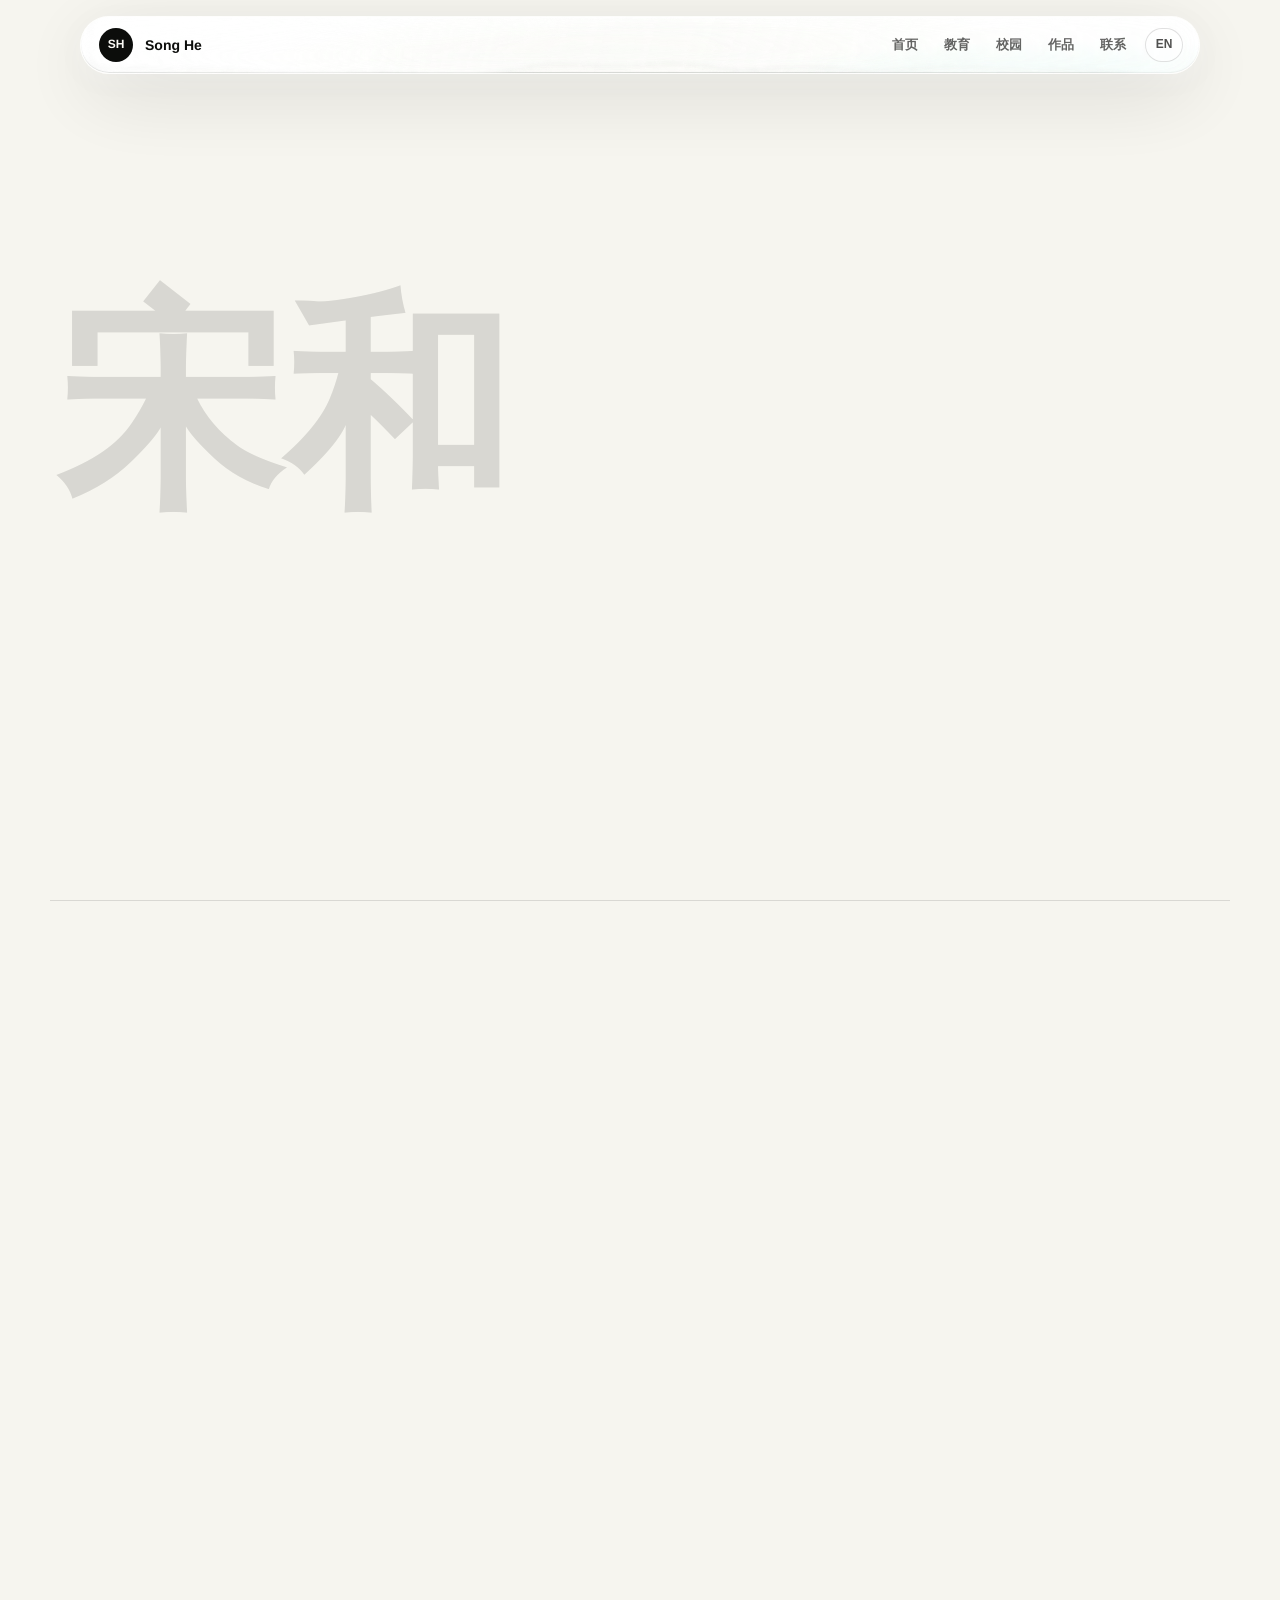
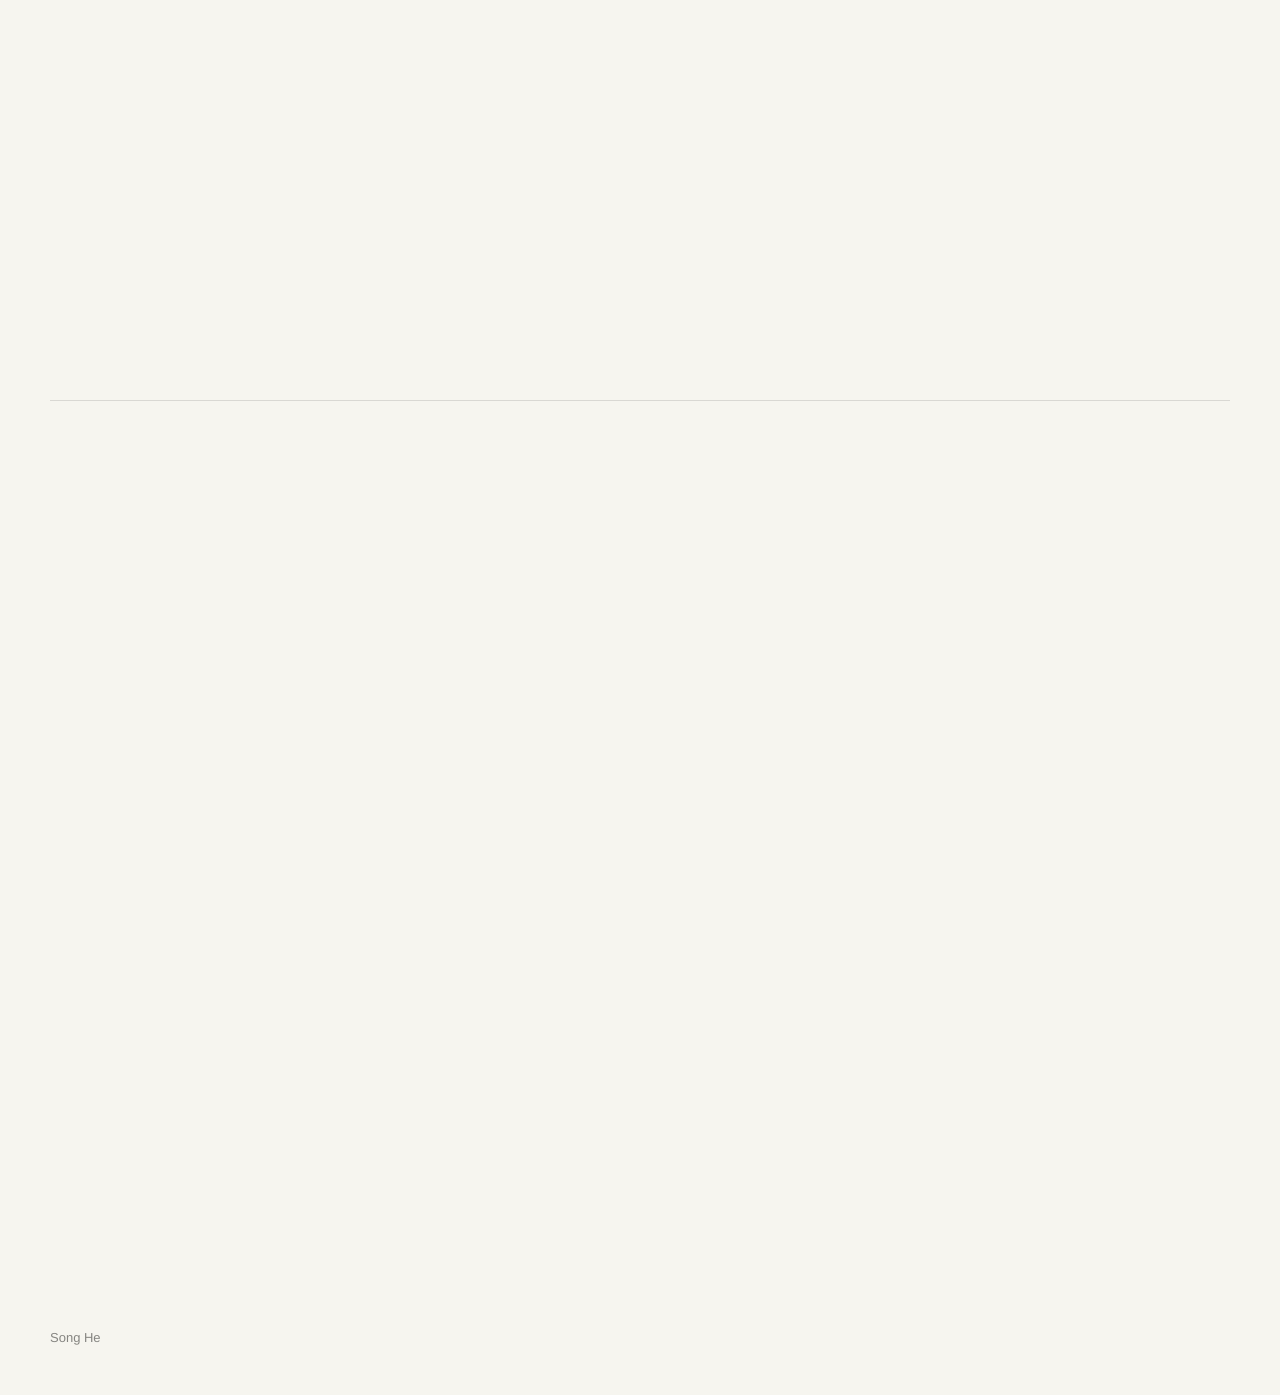
==== index.html @ 90fdf901 "Remove forced section settling" ====
<!doctype html>
<html lang="zh-CN">
  <head>
    <meta charset="utf-8" />
    <meta name="viewport" content="width=device-width, initial-scale=1" />
    <title>宋和 | iOS Product Engineer</title>
    <meta
      name="description"
      content="宋和的个人简历网站：iOS 产品工程、SwiftUI、CloudKit、WidgetKit、算法与真实项目经历。"
    />
    <meta property="og:title" content="宋和 | iOS Product Engineer" />
    <meta
      property="og:description"
      content="宋和的个人简历网站：iOS 产品工程、SwiftUI、CloudKit、WidgetKit、算法与真实项目经历。"
    />
    <meta property="og:type" content="website" />
    <script>
      document.documentElement.classList.add("js");
    </script>
    <link rel="stylesheet" href="styles.css?v=20260613-native-scroll" />
  </head>
  <body>
    <a class="skip-link" href="#top" data-i18n="skipLink">跳到主体内容</a>
    <svg class="liquid-filter" width="0" height="0" aria-hidden="true" focusable="false">
      <defs>
        <filter id="liquid-glass-filter" x="-18%" y="-18%" width="136%" height="136%">
          <feTurbulence
            type="fractalNoise"
            baseFrequency="0.006 0.012"
            numOctaves="2"
            seed="9"
            result="liquidNoise"
          />
          <feGaussianBlur in="liquidNoise" stdDeviation="1.7" result="liquidMap" />
          <feDisplacementMap
            in="SourceGraphic"
            in2="liquidMap"
            scale="28"
            xChannelSelector="R"
            yChannelSelector="B"
          />
        </filter>
      </defs>
    </svg>

    <div class="scene-word" aria-hidden="true" data-scene-word>
      <span data-word-current>SONG HE</span>
      <span data-word-next></span>
    </div>

    <header class="site-header" data-header>
      <a class="brand" href="#top" aria-label="回到首页">
        <span>SH</span>
        <strong>Song He</strong>
      </a>
      <div class="header-actions">
        <nav aria-label="主导航">
          <a href="#top" data-i18n="navHome">首页</a>
          <a href="#education" data-i18n="navEducation">教育</a>
          <a href="#campus" data-i18n="navCampus">校园</a>
          <a href="#portfolio" data-i18n="navPortfolio">作品</a>
          <a href="#contact" data-i18n="navContact">联系</a>
        </nav>
        <button class="language-toggle" type="button" data-lang-toggle aria-label="Switch language">
          <span data-lang-current>EN</span>
        </button>
      </div>
    </header>

    <main id="top">
      <section class="hero resume-section motion-scene" data-scene>
        <div class="hero-copy reveal">
          <h1 data-i18n="heroName">宋和</h1>
          <p class="lead">
            <span data-i18n="heroLeadOne">南方科技大学本科。</span>
            <span data-i18n="heroLeadTwo">目标：iOS 开发 / 产品经理日常实习。</span>
          </p>
          <div class="hero-actions">
            <a class="button button-dark" href="https://apps.apple.com/us/app/liquid-deadline/id6760516153" target="_blank" rel="noreferrer" data-i18n="ctaApp">查看上线应用</a>
            <a class="button button-light" href="https://github.com/QianMo0729" target="_blank" rel="noreferrer">GitHub</a>
          </div>
        </div>
      </section>

      <section id="education" class="education education-section resume-section motion-scene" data-scene>
        <div class="section-copy reveal">
          <p class="section-index">01 / Education</p>
          <h2 class="split-title education-title">
            <span data-i18n="educationTitleDegree">本科</span>
            <span data-i18n="educationTitleSchool">南方科技大学</span>
          </h2>
          <p class="section-note" data-i18n="educationBody">通识与学科基础部 · 本科在读 · 2025.09 - 2029.06</p>
        </div>
        <div class="education-panel reveal" aria-label="教育摘要">
          <div class="education-metric">
            <span data-i18n="metricGrad">预计毕业</span>
            <strong>2029</strong>
          </div>
          <div class="education-metric">
            <span data-i18n="metricSchool">南方科技大学</span>
            <strong>SUSTech</strong>
          </div>
          <div class="education-stack">
            <span data-i18n="educationStackLabel">技术栈</span>
            <strong>
              <span>Java</span>
              <i>/</i>
              <span>Python</span>
              <i>/</i>
              <span>Swift</span>
            </strong>
            <p>SwiftUI · CloudKit · WidgetKit · JavaFX</p>
          </div>
        </div>
      </section>

      <section id="campus" class="campus-section resume-section motion-scene" data-scene>
        <div class="section-copy reveal">
          <p class="section-index">02 / Campus</p>
          <h2 class="split-title campus-title">
            <span data-i18n="campusTitleCampus">校园</span>
            <span data-i18n="campusTitleExperience">经历</span>
          </h2>
          <p class="section-note" data-i18n="campusBody">学生会、提案大赛、学生发展与指导中心，把真实问题推进成可协作的校园方案。</p>
          <div class="campus-track" aria-label="校园经历关键词">
            <span data-i18n="campusTagUnion">学生会</span>
            <span data-i18n="campusTagProposal">提案大赛</span>
            <span data-i18n="campusTagDevelopment">学生发展与指导中心</span>
          </div>
        </div>
        <div class="campus-stage reveal">
          <article class="image-card campus-card card-union" data-campus-card>
            <div class="card-media media-product" aria-hidden="true"></div>
            <div class="card-glass" aria-hidden="true"></div>
            <div class="card-caption">
              <h3 data-i18n="campusStudentUnionTitle">学生会</h3>
            </div>
          </article>
          <article class="image-card campus-card card-proposal" data-campus-card>
            <div class="card-media media-proposal" aria-hidden="true"></div>
            <div class="card-glass" aria-hidden="true"></div>
            <div class="card-caption">
              <h3 data-i18n="campusProposalTitle">提案大赛</h3>
            </div>
          </article>
          <article class="image-card campus-card card-development" data-campus-card>
            <div class="card-media media-course" aria-hidden="true"></div>
            <div class="card-glass" aria-hidden="true"></div>
            <div class="card-caption">
              <h3 data-i18n="campusDevelopmentTitle">学生发展与指导中心</h3>
            </div>
          </article>
        </div>
      </section>

      <section id="portfolio" class="portfolio-section resume-section motion-scene" data-scene>
        <div class="portfolio-copy reveal">
          <p class="section-index">03 / Portfolio</p>
          <h2 data-i18n="portfolioTitle">作品集</h2>
          <div class="portfolio-detail" data-portfolio-detail>
            <h3 data-portfolio-title>Liquid Deadline</h3>
            <div class="project-links">
              <a href="https://apps.apple.com/us/app/liquid-deadline/id6760516153" target="_blank" rel="noreferrer" data-portfolio-primary>App Store</a>
              <a href="https://github.com/QianMo0729/liquid-deadline" target="_blank" rel="noreferrer" data-portfolio-secondary>GitHub</a>
            </div>
          </div>
        </div>
        <div class="portfolio-stage reveal" data-portfolio-stage>
          <div class="portfolio-orbit" data-portfolio-orbit aria-label="作品集转盘">
            <button class="image-card work-card is-selected" type="button" data-work-card data-work="liquid" aria-label="Liquid Deadline">
              <span class="work-card-inner">
                <span class="card-media media-liquid" aria-hidden="true"></span>
                <span class="card-glass" aria-hidden="true"></span>
                <span class="card-caption">
                  <strong>Liquid Deadline</strong>
                </span>
              </span>
            </button>
            <button class="image-card work-card" type="button" data-work-card data-work="xiangqi" aria-label="SUSTech XiangQi">
              <span class="work-card-inner">
                <span class="card-media media-xiangqi" aria-hidden="true"></span>
                <span class="card-glass" aria-hidden="true"></span>
                <span class="card-caption">
                  <strong>SUSTech XiangQi</strong>
                </span>
              </span>
            </button>
            <button class="image-card work-card" type="button" data-work-card data-work="campus" aria-label="Campus Proposal">
              <span class="work-card-inner">
                <span class="card-media media-proposal" aria-hidden="true"></span>
                <span class="card-glass" aria-hidden="true"></span>
                <span class="card-caption">
                  <strong>Campus Proposal</strong>
                </span>
              </span>
            </button>
          </div>
        </div>
      </section>

      <section id="contact" class="contact contact-section resume-section motion-scene" data-scene>
        <div class="contact-card reveal">
          <p class="section-index">04 / Contact</p>
          <h2 data-i18n="contactTitle">聊聊 iOS、产品实习或协作。</h2>
          <address>
            <a href="mailto:12512808@mail.sustech.edu.cn">12512808@mail.sustech.edu.cn</a>
            <a href="tel:+8618674870667">+86 186 7487 0667</a>
            <a href="https://github.com/QianMo0729" target="_blank" rel="noreferrer">github.com/QianMo0729</a>
          </address>
        </div>
      </section>
    </main>

    <footer class="site-footer">
      <span>Song He</span>
    </footer>

    <script src="assets/vendor/gsap.min.js"></script>
    <script src="assets/vendor/ScrollTrigger.min.js"></script>
    <script src="script.js?v=20260613-native-scroll"></script>
  </body>
</html>
---- styles.css ----
:root {
  color-scheme: light;
  --paper: #f6f5ef;
  --paper-soft: #fbfaf6;
  --paper-cool: #eef2f0;
  --ink: #0c0d0b;
  --muted: rgba(12, 13, 11, 0.62);
  --quiet: rgba(12, 13, 11, 0.42);
  --line: rgba(12, 13, 11, 0.12);
  --line-strong: rgba(12, 13, 11, 0.22);
  --glass: rgba(255, 255, 255, 0.64);
  --orange: #f58220;
  --mint: #37c7a1;
  --purple: #7666ff;
  --red: #fc3d21;
  --max: 1180px;
  --ease: cubic-bezier(0.2, 0.72, 0.12, 1);
}

* {
  box-sizing: border-box;
}

html {
  scroll-behavior: auto;
  scroll-padding-top: 84px;
  overflow-x: clip;
  background: var(--paper);
}

body {
  margin: 0;
  min-width: 320px;
  overflow-x: hidden;
  background: var(--paper);
  color: var(--ink);
  font-family: -apple-system, BlinkMacSystemFont, "SF Pro Display", "SF Pro Text",
    "PingFang SC", "Hiragino Sans GB", "Microsoft YaHei", sans-serif;
  font-size: 16px;
  line-height: 1.6;
  letter-spacing: 0;
  text-rendering: geometricPrecision;
  -webkit-font-smoothing: antialiased;
}

body::before {
  content: "";
  position: fixed;
  inset: 0;
  z-index: -2;
  pointer-events: none;
  background:
    linear-gradient(180deg, rgba(251, 250, 245, 0.92), rgba(238, 242, 240, 0.52) 45%, rgba(252, 250, 246, 0.96)),
    url("assets/paper-field.jpg") center / cover;
}

body::after {
  content: "";
  position: fixed;
  inset: 0;
  z-index: -1;
  pointer-events: none;
  background:
    radial-gradient(circle at 82% 18%, rgba(55, 199, 161, 0.12), transparent 24%),
    radial-gradient(circle at 18% 76%, rgba(245, 130, 32, 0.09), transparent 28%);
  opacity: 0.82;
}

a {
  color: inherit;
  text-decoration: none;
}

button,
a {
  -webkit-tap-highlight-color: transparent;
}

button {
  font: inherit;
}

.skip-link {
  position: fixed;
  top: 14px;
  left: 50%;
  z-index: 40;
  padding: 10px 16px;
  border-radius: 999px;
  background: var(--ink);
  color: var(--paper-soft);
  font-size: 13px;
  font-weight: 760;
  transform: translate(-50%, -180%);
  transition: transform 180ms var(--ease);
}

.skip-link:focus-visible {
  transform: translate(-50%, 0);
  outline: none;
}

.scene-word {
  position: fixed;
  left: 0;
  right: 0;
  bottom: -0.22em;
  z-index: 0;
  display: grid;
  justify-items: center;
  width: 100vw;
  pointer-events: none;
  font-size: clamp(150px, 25vw, 430px);
  line-height: 0.8;
  font-weight: 860;
  letter-spacing: 0;
  text-align: center;
  transform: translate3d(var(--scene-word-x, 0px), var(--scene-word-y, 0), 0)
    scale(var(--scene-word-scale, 1));
  transform-origin: 50% 100%;
  transition: none;
  mix-blend-mode: multiply;
  will-change: transform;
}

.js:not(.gsap-ready) .scene-word {
  transition: transform 160ms linear;
}

.scene-word span {
  grid-area: 1 / 1;
  justify-self: center;
  white-space: nowrap;
  color: var(--word-current-color, #10110f);
  opacity: var(--word-current-opacity, 0.075);
  transform: translate3d(0, 0, 0);
  will-change: opacity, transform;
}

.scene-word [data-word-next] {
  opacity: 0;
}

.site-header {
  position: fixed;
  top: 16px;
  left: 50%;
  z-index: 20;
  width: min(1120px, calc(100% - 32px));
  height: 58px;
  display: flex;
  align-items: center;
  justify-content: space-between;
  padding: 0 16px 0 18px;
  border: 1px solid rgba(255, 255, 255, 0.52);
  border-radius: 999px;
  overflow: hidden;
  isolation: isolate;
  background:
    linear-gradient(105deg, rgba(255, 255, 255, 0.66), rgba(255, 255, 255, 0.28) 44%, rgba(255, 255, 255, 0.58)),
    rgba(246, 248, 246, 0.42);
  box-shadow:
    0 20px 84px rgba(12, 13, 11, 0.12),
    0 6px 18px rgba(255, 255, 255, 0.3),
    inset 0 1px 0 rgba(255, 255, 255, 0.96),
    inset 0 -1px 0 rgba(12, 13, 11, 0.08),
    inset 0 0 22px rgba(255, 255, 255, 0.34);
  -webkit-backdrop-filter: blur(24px) saturate(178%) contrast(1.04);
  backdrop-filter: blur(24px) saturate(178%) contrast(1.04);
  transform: translateX(-50%);
  transition: background 260ms var(--ease), box-shadow 260ms var(--ease);
}

.site-header::before {
  content: "";
  position: absolute;
  inset: 0;
  z-index: 0;
  border-radius: inherit;
  pointer-events: none;
  background:
    linear-gradient(115deg, rgba(255, 255, 255, 0.86) 0%, rgba(255, 255, 255, 0.18) 30%, rgba(255, 255, 255, 0.06) 54%, rgba(255, 255, 255, 0.72) 100%),
    radial-gradient(120% 180% at 9% 0%, rgba(255, 255, 255, 0.94), transparent 36%),
    radial-gradient(70% 140% at 92% 100%, rgba(55, 199, 161, 0.14), transparent 42%),
    linear-gradient(180deg, rgba(255, 255, 255, 0.28), rgba(255, 255, 255, 0));
  box-shadow:
    inset 0 1px 1px rgba(255, 255, 255, 0.96),
    inset 0 -1px 1px rgba(12, 13, 11, 0.12),
    inset 9px 0 18px rgba(255, 255, 255, 0.3),
    inset -9px 0 18px rgba(255, 255, 255, 0.24);
  opacity: 0.9;
}

.site-header::after {
  content: "";
  position: absolute;
  inset: -1px;
  z-index: 1;
  border-radius: inherit;
  pointer-events: none;
  background:
    linear-gradient(98deg, transparent 4%, rgba(255, 255, 255, 0.3) 18%, transparent 31%, transparent 64%, rgba(255, 255, 255, 0.26) 82%, transparent 96%),
    radial-gradient(circle at 16% 52%, rgba(255, 255, 255, 0.34), transparent 18%),
    radial-gradient(circle at 86% 44%, rgba(255, 255, 255, 0.22), transparent 16%);
  -webkit-backdrop-filter: url("#liquid-glass-filter") blur(2px) saturate(150%);
  backdrop-filter: url("#liquid-glass-filter") blur(2px) saturate(150%);
  opacity: 0.62;
  mix-blend-mode: screen;
}

.site-header > * {
  position: relative;
  z-index: 2;
}

.site-header.is-scrolled {
  background:
    linear-gradient(105deg, rgba(255, 255, 255, 0.72), rgba(255, 255, 255, 0.34) 48%, rgba(255, 255, 255, 0.64)),
    rgba(246, 248, 246, 0.5);
  box-shadow:
    0 18px 76px rgba(12, 13, 11, 0.14),
    inset 0 1px 0 rgba(255, 255, 255, 0.96),
    inset 0 -1px 0 rgba(12, 13, 11, 0.1),
    inset 0 0 24px rgba(255, 255, 255, 0.38);
}

.brand,
.site-header nav,
.header-actions {
  display: flex;
  align-items: center;
}

.brand {
  gap: 12px;
  font-size: 14px;
  font-weight: 760;
}

.brand span {
  width: 34px;
  height: 34px;
  display: grid;
  place-items: center;
  border-radius: 50%;
  background: var(--ink);
  color: var(--paper-soft);
  font-size: 12px;
  letter-spacing: 0;
}

.brand strong {
  display: inline-block;
}

.header-actions {
  gap: 8px;
}

.site-header nav {
  gap: 4px;
}

.site-header nav a {
  min-height: 34px;
  display: inline-flex;
  align-items: center;
  padding: 7px 11px;
  border-radius: 999px;
  color: rgba(12, 13, 11, 0.64);
  font-size: 13px;
  font-weight: 670;
  transition: background 180ms var(--ease), color 180ms var(--ease);
}

.site-header nav a:hover,
.site-header nav a:focus-visible {
  background: rgba(12, 13, 11, 0.06);
  color: var(--ink);
  outline: none;
}

.language-toggle {
  width: 38px;
  height: 34px;
  display: grid;
  place-items: center;
  border: 1px solid var(--line);
  border-radius: 999px;
  background: rgba(255, 255, 255, 0.58);
  color: rgba(12, 13, 11, 0.72);
  font-size: 12px;
  font-weight: 780;
  cursor: pointer;
  transition: background 180ms var(--ease), color 180ms var(--ease), transform 180ms var(--ease);
}

.language-toggle:hover,
.language-toggle:focus-visible {
  background: var(--ink);
  color: var(--paper-soft);
  outline: none;
  transform: translateY(-1px);
}

main {
  position: relative;
  z-index: 1;
  overflow: visible;
}

.liquid-filter {
  position: absolute;
  width: 0;
  height: 0;
  overflow: hidden;
}

.motion-scene {
  --scene-enter: 0px;
  --scene-visual-y: 0px;
  --scene-visual-x: 0px;
  --scene-rotate: 0deg;
  --scene-scale: 1;
}

.resume-section {
  position: relative;
  width: min(var(--max), calc(100% - 48px));
  min-height: 100svh;
  display: grid;
  align-items: start;
  margin-inline: auto;
  padding: clamp(46px, 5svh, 62px) 0 clamp(54px, 7svh, 76px);
  border-top: 1px solid var(--line);
  overflow: visible;
}

.hero {
  border-top: 0;
}

.hero.resume-section {
  grid-template-columns: minmax(0, 980px);
  align-items: center;
  align-content: center;
  justify-content: start;
  padding-top: 132px;
}

.hero-copy,
.section-copy,
.portfolio-copy,
.contact-card {
  transform: translate3d(0, var(--scene-enter), 0);
}

.hero h1 {
  margin: 0;
  font-size: clamp(96px, 18vw, 232px);
  line-height: 0.78;
  font-weight: 860;
  letter-spacing: 0;
}

.lead {
  width: min(760px, 100%);
  display: grid;
  gap: 4px;
  margin: 32px 0 0;
  color: rgba(12, 13, 11, 0.68);
  font-size: clamp(22px, 3.1vw, 42px);
  line-height: 1.2;
  font-weight: 760;
}

.lead span {
  display: block;
}

.hero-actions {
  display: flex;
  flex-wrap: wrap;
  gap: 14px;
  margin-top: 42px;
}

.button {
  min-height: 54px;
  display: inline-flex;
  align-items: center;
  justify-content: center;
  padding: 14px 24px;
  border: 1px solid var(--line);
  border-radius: 999px;
  font-size: 16px;
  font-weight: 760;
  transition: transform 220ms var(--ease), box-shadow 220ms var(--ease), background 220ms var(--ease);
}

.button:hover,
.button:focus-visible {
  transform: translateY(-2px);
  outline: none;
}

.button-dark {
  background: var(--ink);
  color: var(--paper-soft);
  box-shadow: 0 22px 50px rgba(12, 13, 11, 0.18);
}

.button-light {
  background: rgba(255, 255, 255, 0.58);
  color: var(--ink);
  backdrop-filter: blur(14px) saturate(130%);
}

.section-copy,
.portfolio-copy {
  max-width: 720px;
}

.section-index {
  margin: 0 0 18px;
  color: var(--quiet);
  font-size: 13px;
  font-weight: 840;
  letter-spacing: 0.02em;
  text-transform: uppercase;
}

.section-copy h2,
.portfolio-copy h2 {
  margin: 0;
  font-size: clamp(54px, 8.2vw, 120px);
  line-height: 0.94;
  font-weight: 830;
  letter-spacing: 0;
}

.section-note,
.section-copy p:not(.section-index),
.portfolio-detail p {
  margin: 24px 0 0;
  color: var(--muted);
  font-size: clamp(18px, 1.9vw, 23px);
  line-height: 1.62;
}

.section-note {
  max-width: 680px;
  color: rgba(12, 13, 11, 0.56);
  font-weight: 620;
}

.split-title span {
  display: block;
}

.education-section {
  grid-template-columns: minmax(0, 0.92fr) minmax(360px, 0.68fr);
  align-items: start;
  align-content: start;
  gap: 54px;
}

.education-section .section-copy {
  align-self: start;
  padding-top: 0;
}

.education-section .section-copy h2 {
  max-width: 760px;
  font-size: clamp(54px, 6.4vw, 92px);
  line-height: 0.91;
}

.education-title span:first-child {
  font-size: 0.78em;
  color: rgba(12, 13, 11, 0.82);
}

.education-title span:last-child {
  white-space: nowrap;
}

.education-panel {
  position: relative;
  display: grid;
  gap: 1px;
  overflow: hidden;
  border: 1px solid var(--line);
  border-radius: 28px;
  background:
    linear-gradient(180deg, rgba(255, 255, 255, 0.38), rgba(255, 255, 255, 0.2)),
    rgba(255, 255, 255, 0.42);
  box-shadow: 0 34px 100px rgba(12, 13, 11, 0.08);
  transform: translate3d(var(--scene-visual-x), var(--scene-visual-y), 0)
    rotate(var(--scene-rotate)) scale(var(--scene-scale));
  align-self: start;
  margin-top: 0;
  will-change: transform;
}

.education-panel::before {
  content: "";
  position: absolute;
  inset: -34px;
  background: url("assets/sustech-education-blur.png") center / cover;
  filter: blur(20px) saturate(1.18);
  opacity: 0.52;
  transform: scale(1.05);
}

.education-panel::after {
  content: "";
  position: absolute;
  inset: 0;
  background:
    linear-gradient(145deg, rgba(255, 255, 255, 0.66), rgba(255, 255, 255, 0.34) 45%, rgba(245, 130, 32, 0.08)),
    radial-gradient(circle at 84% 16%, rgba(245, 130, 32, 0.16), transparent 34%);
}

.education-metric,
.education-stack {
  position: relative;
  z-index: 1;
  min-height: 128px;
  display: grid;
  align-content: center;
  gap: 12px;
  padding: clamp(22px, 2.4vw, 30px);
  background: rgba(255, 255, 255, 0.48);
  -webkit-backdrop-filter: blur(18px) saturate(130%);
  backdrop-filter: blur(18px) saturate(130%);
}

.education-metric strong,
.education-stack strong {
  display: block;
  color: var(--ink);
  font-size: clamp(34px, 4vw, 58px);
  line-height: 0.95;
  font-weight: 830;
}

.education-stack strong {
  display: flex;
  flex-wrap: wrap;
  align-items: baseline;
  gap: 0 0.18em;
  font-size: clamp(30px, 3.1vw, 46px);
}

.education-stack strong i {
  color: rgba(12, 13, 11, 0.42);
  font-style: normal;
  font-weight: 760;
}

.education-metric span,
.education-stack > span,
.education-stack p {
  display: block;
  color: rgba(12, 13, 11, 0.54);
  font-size: clamp(13px, 1.18vw, 16px);
  line-height: 1.3;
  font-weight: 720;
}

.education-stack p {
  margin: -2px 0 0;
  color: rgba(12, 13, 11, 0.48);
  font-weight: 660;
}

.campus-section {
  grid-template-columns: minmax(300px, 0.72fr) minmax(600px, 1fr);
  align-items: start;
  align-content: start;
  gap: 50px;
  overflow: visible;
}

.campus-section .section-copy {
  align-self: start;
  padding-top: 0;
}

.campus-section .section-copy h2 {
  font-size: clamp(64px, 7.2vw, 112px);
  line-height: 0.92;
  white-space: nowrap;
}

.campus-title span {
  display: inline;
}

.campus-title span + span {
  margin-left: 0.04em;
}

.campus-track {
  display: flex;
  flex-wrap: wrap;
  gap: 10px;
  max-width: 620px;
  margin-top: 28px;
}

.campus-track span {
  min-height: 34px;
  display: inline-flex;
  align-items: center;
  padding: 7px 12px;
  border: 1px solid rgba(12, 13, 11, 0.1);
  border-radius: 999px;
  background: rgba(255, 255, 255, 0.5);
  -webkit-backdrop-filter: blur(12px) saturate(125%);
  backdrop-filter: blur(12px) saturate(125%);
  color: rgba(12, 13, 11, 0.58);
  font-size: 13px;
  font-weight: 760;
}

.campus-stage {
  position: relative;
  min-height: min(58svh, 560px);
  align-self: start;
  margin-top: 0;
  overflow: visible;
  perspective: 1300px;
  transform: translate3d(var(--scene-visual-x), var(--scene-visual-y), 0);
}

.image-card {
  position: relative;
  overflow: hidden;
  border: 1px solid rgba(12, 13, 11, 0.12);
  border-radius: 28px;
  background: #fff;
  box-shadow: 0 34px 100px rgba(12, 13, 11, 0.16), inset 0 1px 0 rgba(255, 255, 255, 0.9);
}

.campus-card {
  --card-x: 0px;
  --card-y: 0px;
  --card-rotate: 0deg;
  --deal-x: 0px;
  --deal-y: 0px;
  --deal-r: 0deg;
  position: absolute;
  left: 50%;
  bottom: clamp(18px, 5svh, 48px);
  width: min(282px, 22vw);
  aspect-ratio: 0.74;
  transform: translateX(-50%) translate3d(
      calc(var(--card-x) + var(--deal-x)),
      calc(var(--card-y) + var(--deal-y)),
      0
    )
    rotate(calc(var(--card-rotate) + var(--deal-r)));
  transform-origin: 50% 110%;
  will-change: transform, opacity;
}

.card-union {
  --card-x: -168px;
  --card-y: 38px;
  --card-rotate: -10deg;
  z-index: 1;
}

.card-proposal {
  --card-x: -8px;
  --card-y: 0px;
  --card-rotate: -1deg;
  z-index: 2;
}

.card-development {
  --card-x: 154px;
  --card-y: 34px;
  --card-rotate: 9deg;
  z-index: 3;
}

.card-media {
  position: relative;
  display: block;
  height: 66%;
  overflow: hidden;
  background-position: center;
  background-size: cover;
  transform: scale(1.01);
}

.campus-card .card-media::after {
  content: "";
  position: absolute;
  left: 0;
  right: 0;
  bottom: -1px;
  height: 30%;
  background:
    linear-gradient(180deg, rgba(255, 255, 255, 0), rgba(255, 255, 255, 0.42) 54%, #fff 100%),
    linear-gradient(90deg, rgba(94, 225, 191, 0.06), rgba(245, 130, 32, 0.05));
  -webkit-backdrop-filter: blur(3px) saturate(122%);
  backdrop-filter: blur(3px) saturate(122%);
}

.campus-card .card-glass {
  display: none;
}

.card-glass {
  position: absolute;
  left: 0;
  right: 0;
  bottom: 33.5%;
  height: 18%;
  background:
    linear-gradient(180deg, rgba(255, 255, 255, 0) 0%, rgba(255, 255, 255, 0.14) 34%, rgba(255, 255, 255, 0.54) 74%, #fff 100%),
    linear-gradient(90deg, rgba(94, 225, 191, 0.06), rgba(245, 130, 32, 0.05));
  -webkit-backdrop-filter: blur(5px) saturate(126%);
  backdrop-filter: blur(5px) saturate(126%);
  mask-image: linear-gradient(180deg, transparent 0%, rgba(0, 0, 0, 0.62) 44%, #000 100%);
  pointer-events: none;
}

.card-caption {
  position: absolute;
  inset: auto 0 0;
  min-height: 34.5%;
  display: grid;
  align-content: center;
  padding: 22px;
  background: linear-gradient(180deg, rgba(255, 255, 255, 0.96), #fff 30%);
}

.campus-card .card-caption {
  background: #fff;
}

.card-caption h3,
.card-caption strong {
  margin: 0;
  color: var(--ink);
  font-size: clamp(24px, 2.7vw, 38px);
  line-height: 1;
  font-weight: 820;
}

.media-liquid {
  background-image: url("assets/liquid-deadline-card.png");
}

.media-xiangqi,
.media-course {
  background-image: url("assets/xiangqi-card.png");
}

.media-proposal {
  background-image: url("assets/campus-proposal-card.png");
}

.media-product {
  background-image: url("assets/product-capability-card.png");
}

.portfolio-section {
  grid-template-columns: minmax(330px, 0.75fr) minmax(600px, 1fr);
  align-items: start;
  align-content: start;
  gap: 42px;
  overflow: visible;
}

.portfolio-detail {
  margin-top: 40px;
}

.portfolio-detail h3 {
  margin: 0;
  font-size: clamp(34px, 4.8vw, 72px);
  line-height: 0.96;
  font-weight: 830;
}

.project-links {
  display: flex;
  flex-wrap: wrap;
  gap: 12px;
  margin-top: 26px;
}

.project-links a {
  min-height: 38px;
  display: inline-flex;
  align-items: center;
  border-bottom: 1px solid rgba(12, 13, 11, 0.24);
  color: var(--ink);
  font-size: 14px;
  font-weight: 780;
}

.portfolio-stage {
  position: relative;
  min-height: min(72svh, 680px);
  display: grid;
  place-items: center;
  overflow: visible;
  perspective: 1400px;
  touch-action: pan-y;
  transform: translate3d(var(--scene-visual-x), var(--scene-visual-y), 0);
}

.portfolio-orbit {
  position: relative;
  width: min(680px, 48vw);
  height: min(640px, 62svh);
  cursor: grab;
  user-select: none;
}

.portfolio-orbit.is-dragging {
  cursor: grabbing;
}

.work-card {
  position: absolute;
  top: 50%;
  left: 50%;
  width: min(310px, 31vw);
  aspect-ratio: 0.74;
  padding: 0;
  border: 0;
  color: inherit;
  background: transparent;
  transform-origin: 50% 50%;
  cursor: pointer;
  will-change: transform, opacity;
}

.work-card-inner {
  display: block;
  width: 100%;
  height: 100%;
  overflow: hidden;
  border: 1px solid rgba(12, 13, 11, 0.12);
  border-radius: 28px;
  background: #fff;
  box-shadow: 0 34px 100px rgba(12, 13, 11, 0.15), inset 0 1px 0 rgba(255, 255, 255, 0.92);
  transform: translate3d(var(--flight-x, 0), 0, 0) scale(var(--flight-scale, 1));
  transform-origin: 50% 50%;
  will-change: transform, opacity;
}

.work-card.is-selected .work-card-inner {
  border-color: rgba(55, 199, 161, 0.48);
  box-shadow: 0 44px 120px rgba(55, 199, 161, 0.18), 0 34px 100px rgba(12, 13, 11, 0.14);
}

.work-card:focus-visible {
  outline: 2px solid rgba(118, 102, 255, 0.8);
  outline-offset: 8px;
}

.contact-section {
  display: grid;
  align-content: start;
}

.contact-card {
  display: grid;
  grid-template-columns: minmax(0, 1fr) minmax(300px, 0.5fr);
  gap: 44px;
  align-self: start;
  padding: 42px;
  border: 1px solid rgba(255, 255, 255, 0.12);
  border-radius: 28px;
  background: #0d0e0c;
  color: var(--paper-soft);
  box-shadow: 0 34px 90px rgba(12, 13, 11, 0.22);
}

.contact-card h2 {
  margin: 0;
  font-size: clamp(40px, 6vw, 86px);
  line-height: 1.02;
  font-weight: 820;
}

.contact-card .section-index {
  color: rgba(255, 255, 255, 0.68);
}

.contact-card address {
  min-width: 0;
  display: grid;
  align-content: center;
  gap: 16px;
  font-style: normal;
}

.contact-card a {
  min-width: 0;
  width: fit-content;
  max-width: 100%;
  border-bottom: 1px solid rgba(55, 199, 161, 0.72);
  color: var(--paper-soft);
  font-size: clamp(17px, 2vw, 25px);
  font-weight: 760;
  overflow-wrap: anywhere;
}

.site-footer {
  position: relative;
  z-index: 1;
  width: min(var(--max), calc(100% - 48px));
  display: flex;
  justify-content: space-between;
  gap: 20px;
  margin-inline: auto;
  padding: 28px 0 46px;
  color: rgba(12, 13, 11, 0.48);
  font-size: 13px;
}

@media (pointer: fine) and (min-width: 760px) and (prefers-reduced-motion: no-preference) {
  html,
  body {
    scroll-snap-type: y mandatory;
  }

  .resume-section {
    scroll-snap-align: start;
    scroll-snap-stop: always;
  }

  .site-footer {
    scroll-snap-align: end;
  }
}

.reveal {
  opacity: 1;
  transform: none;
}

.js .reveal {
  opacity: 0;
  transform: translate3d(0, 22px, 0);
}

.js .reveal.is-visible,
.js.gsap-ready .reveal {
  opacity: 1;
  transform: none;
}

@media (max-width: 980px) {
  .education-section,
  .campus-section,
  .portfolio-section {
    grid-template-columns: 1fr;
  }

  .education-panel {
    max-width: 680px;
  }

  .campus-stage,
  .portfolio-stage {
    min-height: 560px;
  }

  .campus-card {
    width: min(270px, 34vw);
  }

  .work-card {
    width: min(300px, 72vw);
  }

  .card-union {
    --card-x: -128px;
    --card-y: 46px;
  }

  .card-proposal {
    --card-x: -2px;
  }

  .card-development {
    --card-x: 126px;
    --card-y: 42px;
  }

  .portfolio-orbit {
    width: min(620px, 100%);
  }
}

@media (max-width: 760px) {
  html {
    scroll-padding-top: 110px;
  }

  .site-header {
    top: 12px;
    width: calc(100% - 24px);
    height: auto;
    min-height: 58px;
    align-items: flex-start;
    padding: 12px;
  }

  .brand strong {
    display: none;
  }

  .header-actions {
    max-width: calc(100% - 46px);
  }

  .site-header nav {
    flex-wrap: wrap;
    justify-content: flex-end;
    row-gap: 2px;
  }

  .site-header nav a {
    min-height: 32px;
    padding: 6px 8px;
    font-size: 12px;
  }

  .language-toggle {
    width: 34px;
    height: 32px;
  }

  .scene-word {
    bottom: -0.14em;
    font-size: clamp(130px, 39vw, 240px);
  }

  .resume-section {
    width: min(100% - 32px, var(--max));
    min-height: auto;
    padding: 88px 0;
  }

  .hero.resume-section {
    min-height: 92svh;
    padding-top: 120px;
  }

  .hero h1 {
    font-size: clamp(86px, 23vw, 132px);
  }

  .lead {
    font-size: clamp(21px, 6vw, 32px);
  }

  .hero-actions {
    gap: 10px;
  }

  .button {
    min-height: 50px;
    padding: 12px 18px;
    font-size: 15px;
  }

  .section-copy h2,
  .portfolio-copy h2 {
    font-size: 44px;
  }

  .education-section .section-copy h2 {
    font-size: clamp(48px, 13vw, 76px);
  }

  .campus-section .section-copy h2 {
    white-space: normal;
  }

  .campus-title span {
    display: block;
  }

  .campus-title span + span {
    margin-left: 0;
  }

  .education-metric,
  .education-stack {
    min-height: 132px;
    padding: 24px;
  }

  .campus-stage {
    min-height: 380px;
    margin-top: 18px;
  }

  .campus-card {
    bottom: 10px;
    width: min(202px, 54vw);
  }

  .card-union {
    --card-x: -58px;
    --card-y: 34px;
    --card-rotate: -8deg;
  }

  .card-proposal {
    --card-x: 0px;
    --card-y: 0px;
    --card-rotate: -1deg;
  }

  .card-development {
    --card-x: 58px;
    --card-y: 32px;
    --card-rotate: 8deg;
  }

  .card-caption {
    padding: 18px;
  }

  .card-caption h3,
  .card-caption strong {
    font-size: 24px;
  }

  .portfolio-stage {
    min-height: 600px;
  }

  .portfolio-orbit {
    width: 100%;
    height: 500px;
  }

  .work-card {
    width: min(220px, 62vw);
  }

  .contact-card {
    grid-template-columns: 1fr;
    gap: 28px;
    padding: 28px;
  }

  .contact-card a {
    overflow-wrap: anywhere;
  }

  .site-footer {
    width: calc(100% - 32px);
    flex-direction: column;
  }
}

@media (prefers-reduced-motion: reduce) {
  html {
    scroll-behavior: auto;
  }

  *,
  *::before,
  *::after {
    animation-duration: 1ms !important;
    animation-iteration-count: 1 !important;
    transition-duration: 1ms !important;
  }

  .js .reveal {
    opacity: 1;
    transform: none;
  }
}
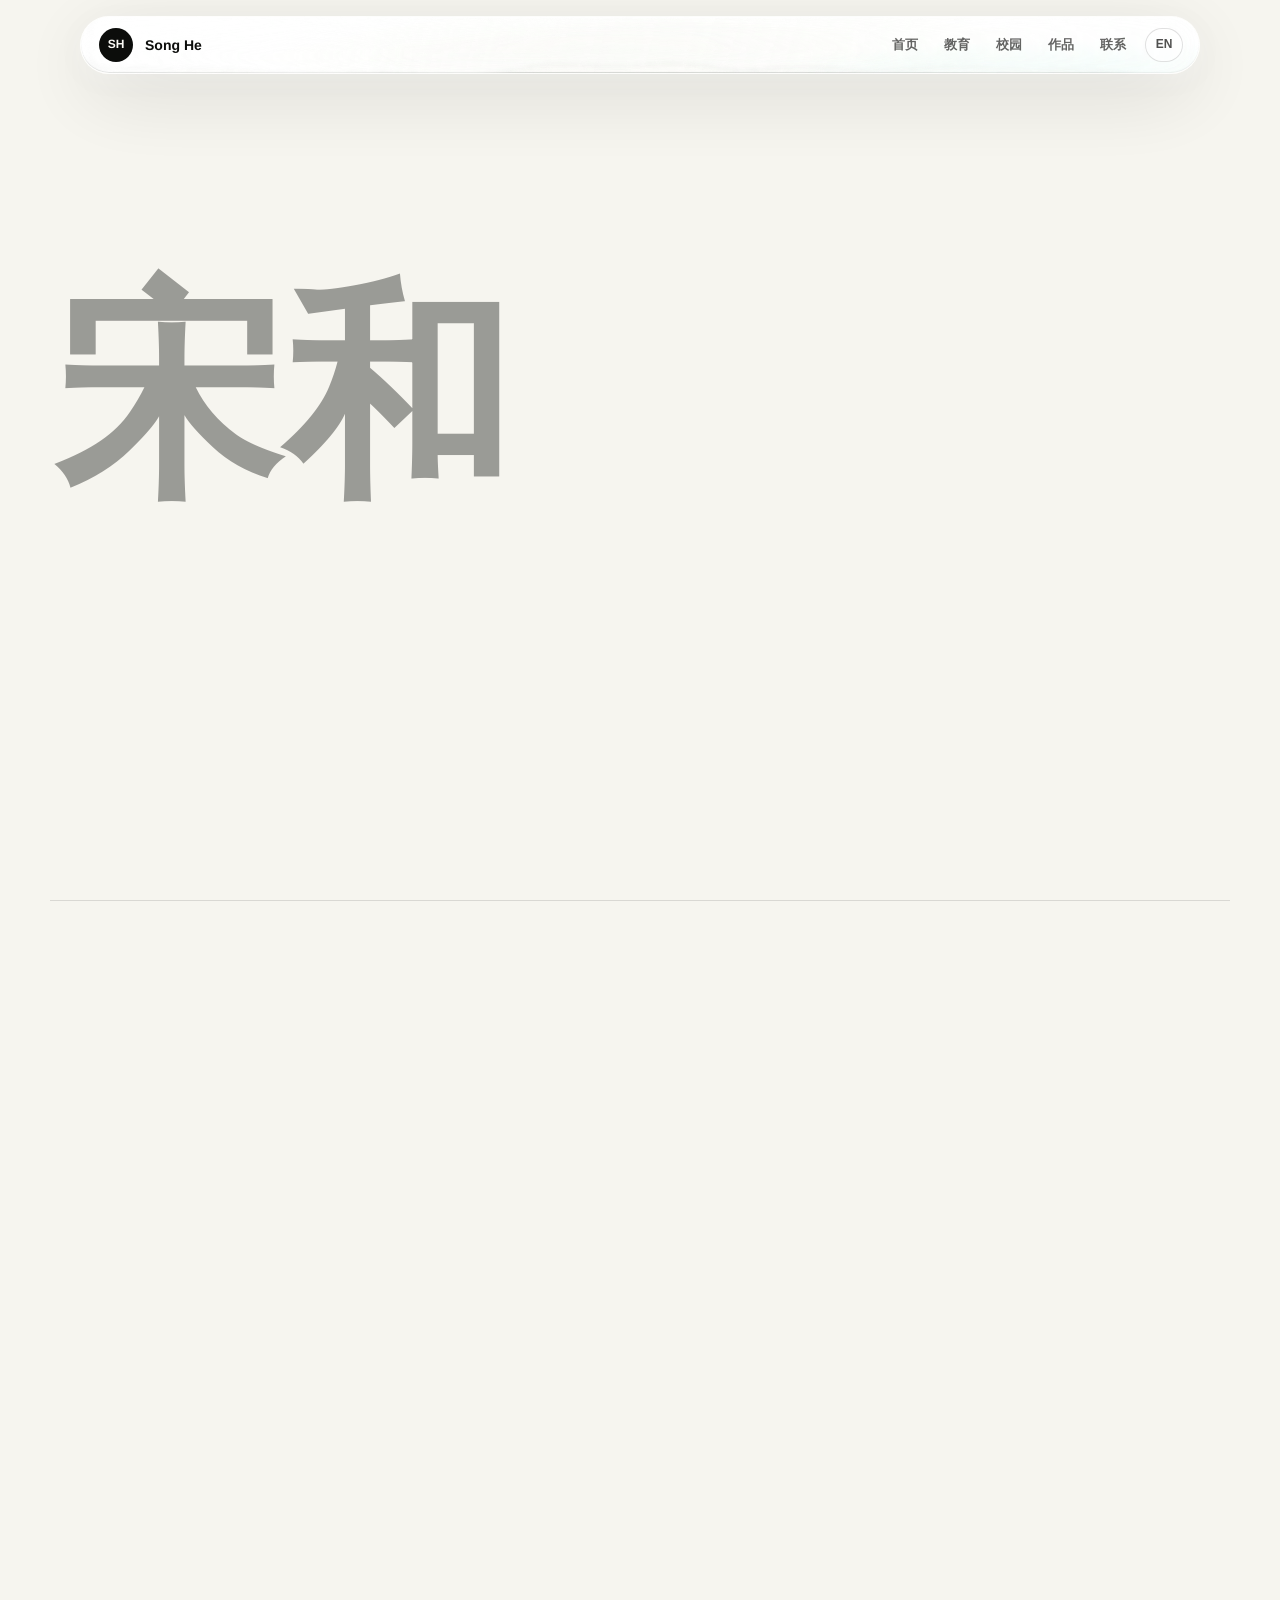
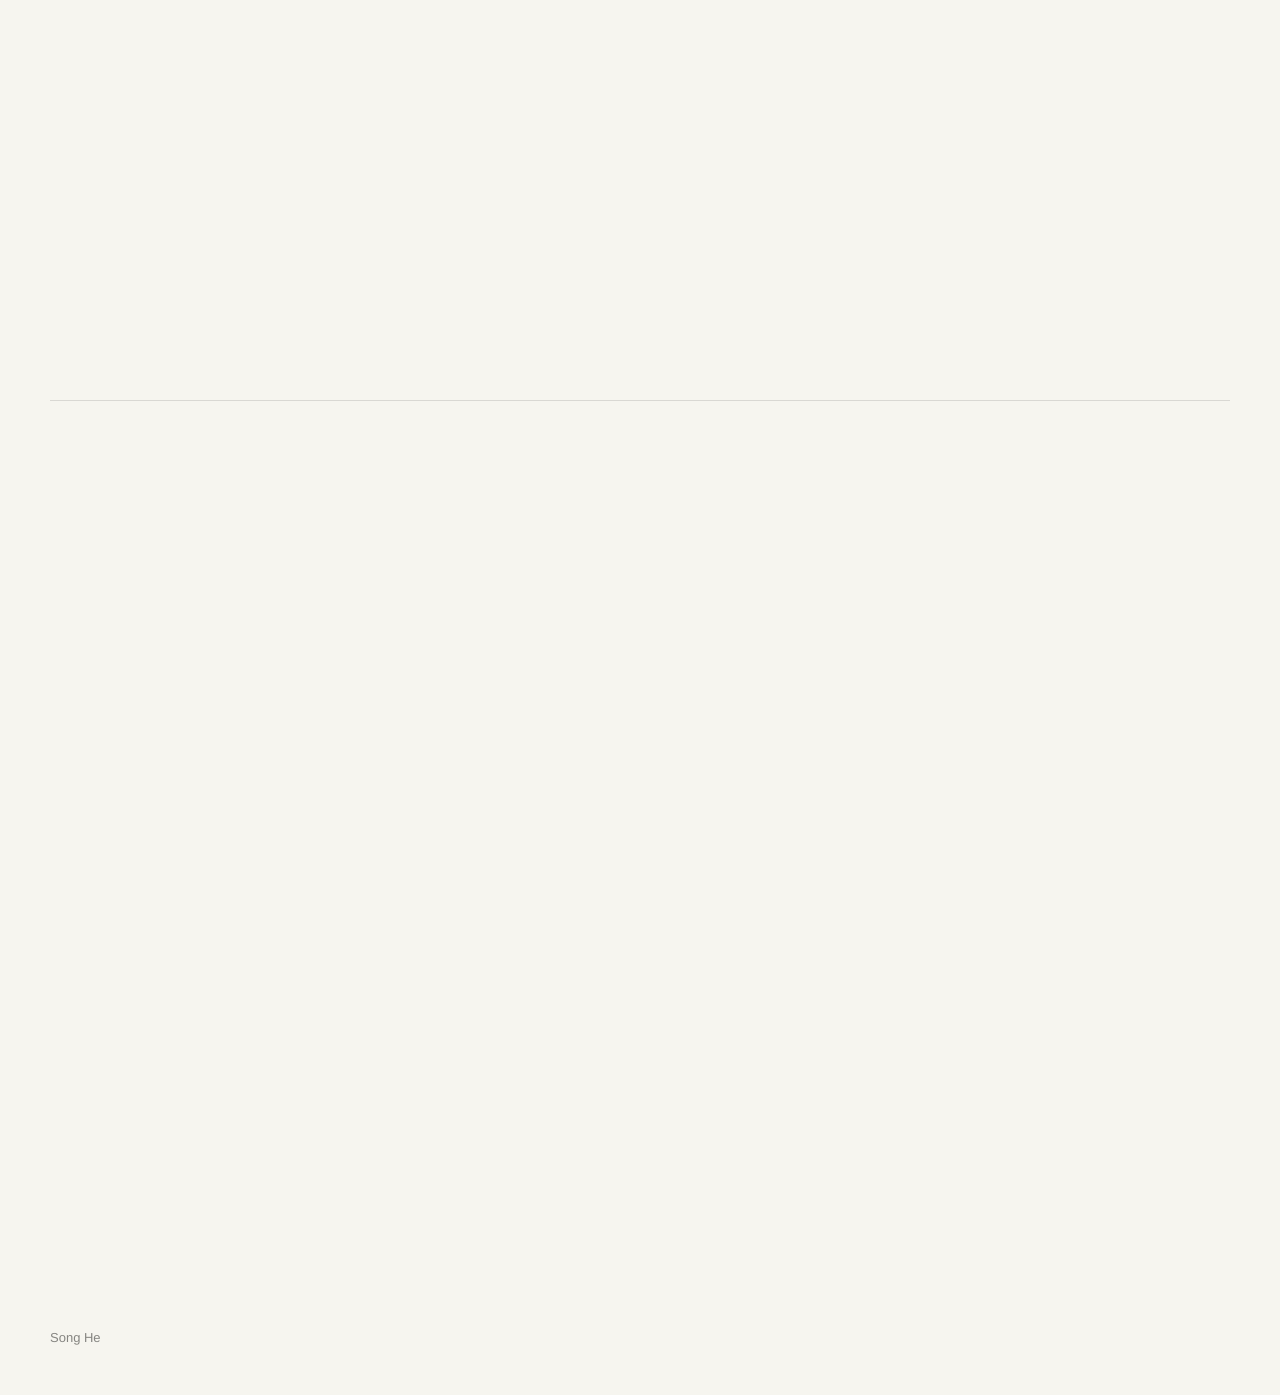
==== commit e29bec3a: "Restore native snapping across viewports" ====
--- a/index.html
+++ b/index.html
@@ -17,7 +17,7 @@
     <script>
       document.documentElement.classList.add("js");
     </script>
-    <link rel="stylesheet" href="styles.css?v=20260613-native-scroll" />
+    <link rel="stylesheet" href="styles.css?v=20260613-snap-all" />
   </head>
   <body>
     <a class="skip-link" href="#top" data-i18n="skipLink">跳到主体内容</a>
@@ -217,6 +217,6 @@
 
     <script src="assets/vendor/gsap.min.js"></script>
     <script src="assets/vendor/ScrollTrigger.min.js"></script>
-    <script src="script.js?v=20260613-native-scroll"></script>
+    <script src="script.js?v=20260613-snap-all"></script>
   </body>
 </html>
--- a/styles.css
+++ b/styles.css
@@ -929,7 +929,7 @@
   font-size: 13px;
 }
 
-@media (pointer: fine) and (min-width: 760px) and (prefers-reduced-motion: no-preference) {
+@media (prefers-reduced-motion: no-preference) {
   html,
   body {
     scroll-snap-type: y mandatory;
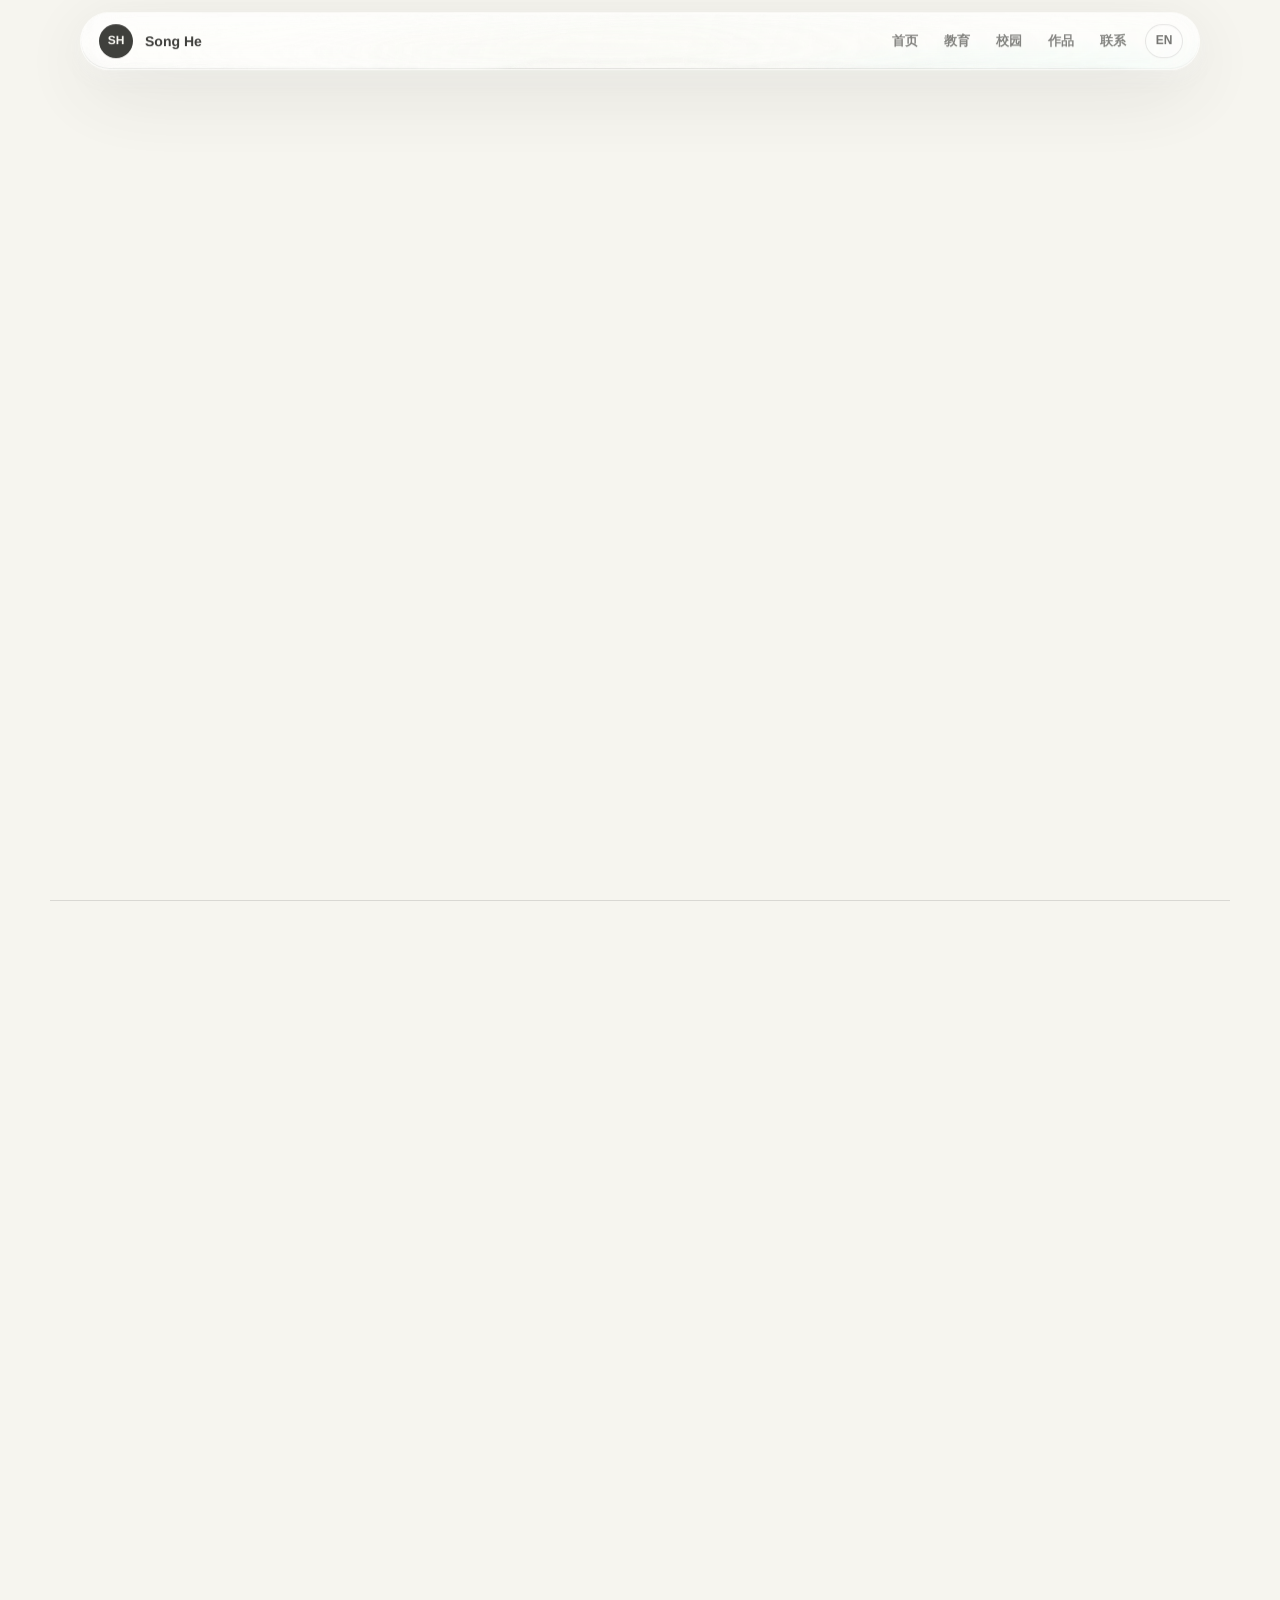
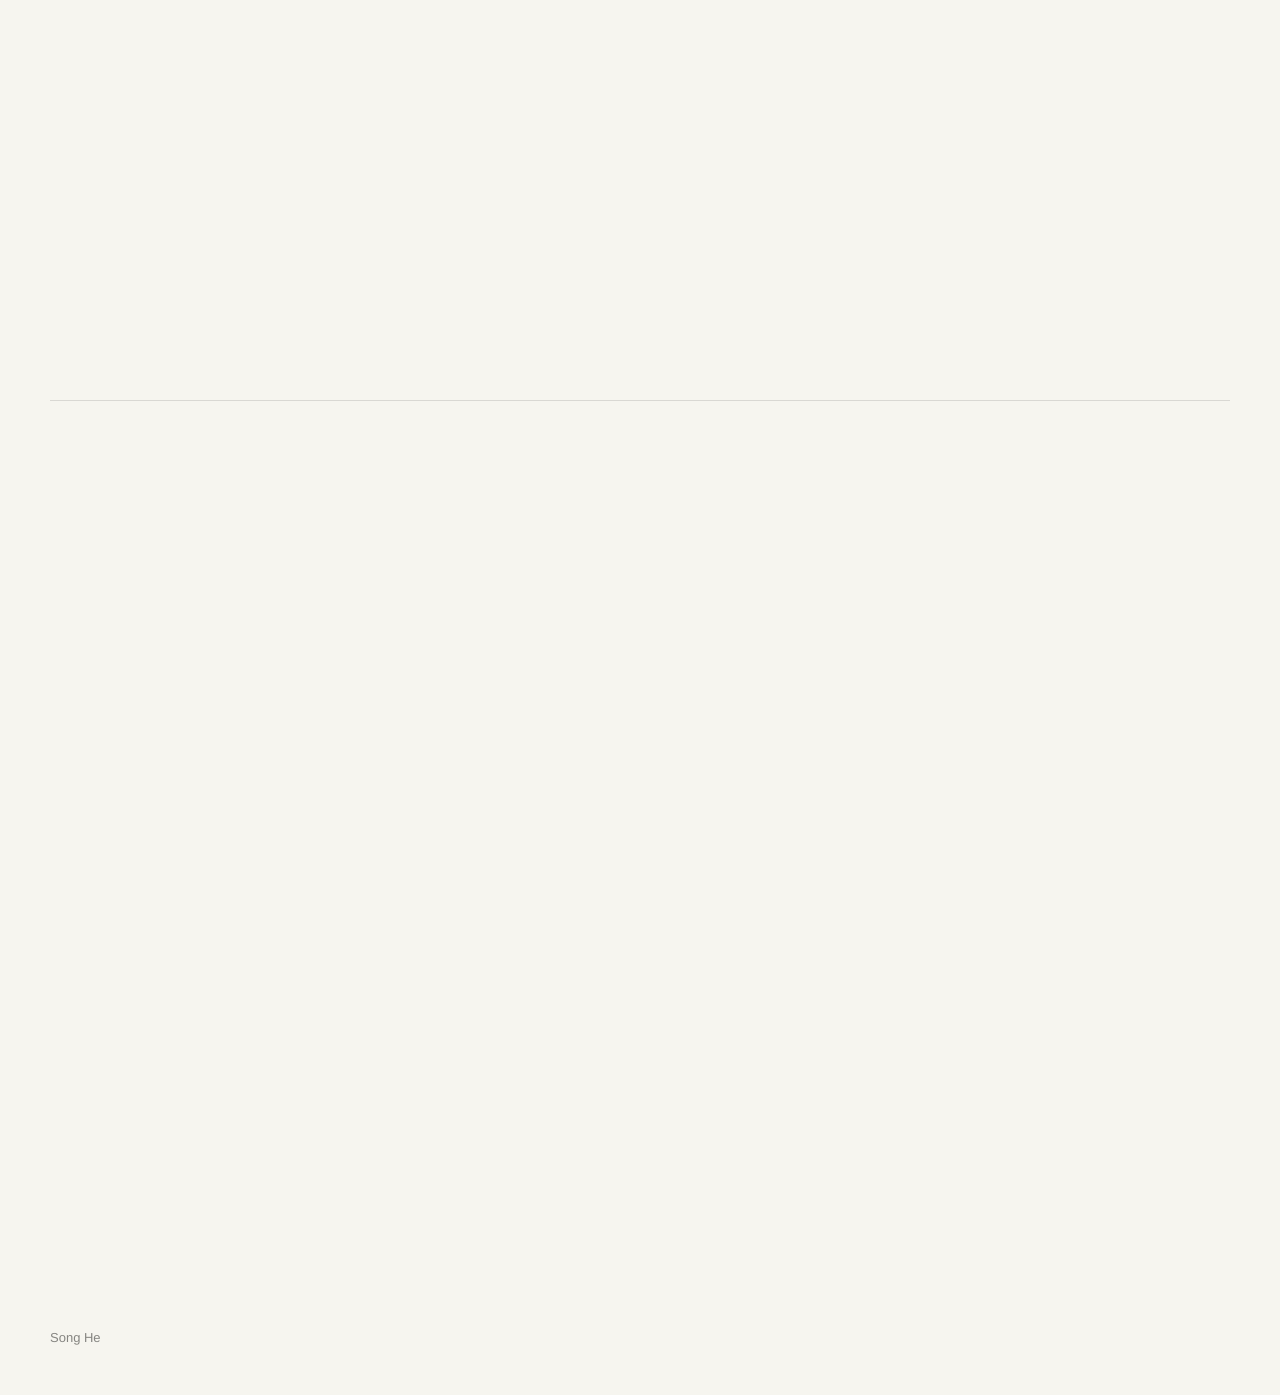
==== commit ce1f1aec: "Settle scrolling after inertia" ====
--- a/index.html
+++ b/index.html
@@ -17,7 +17,7 @@
     <script>
       document.documentElement.classList.add("js");
     </script>
-    <link rel="stylesheet" href="styles.css?v=20260613-snap-all" />
+    <link rel="stylesheet" href="styles.css?v=20260613-scroll-settle-10" />
   </head>
   <body>
     <a class="skip-link" href="#top" data-i18n="skipLink">跳到主体内容</a>
@@ -217,6 +217,6 @@
 
     <script src="assets/vendor/gsap.min.js"></script>
     <script src="assets/vendor/ScrollTrigger.min.js"></script>
-    <script src="script.js?v=20260613-snap-all"></script>
+    <script src="script.js?v=20260613-scroll-settle-10"></script>
   </body>
 </html>
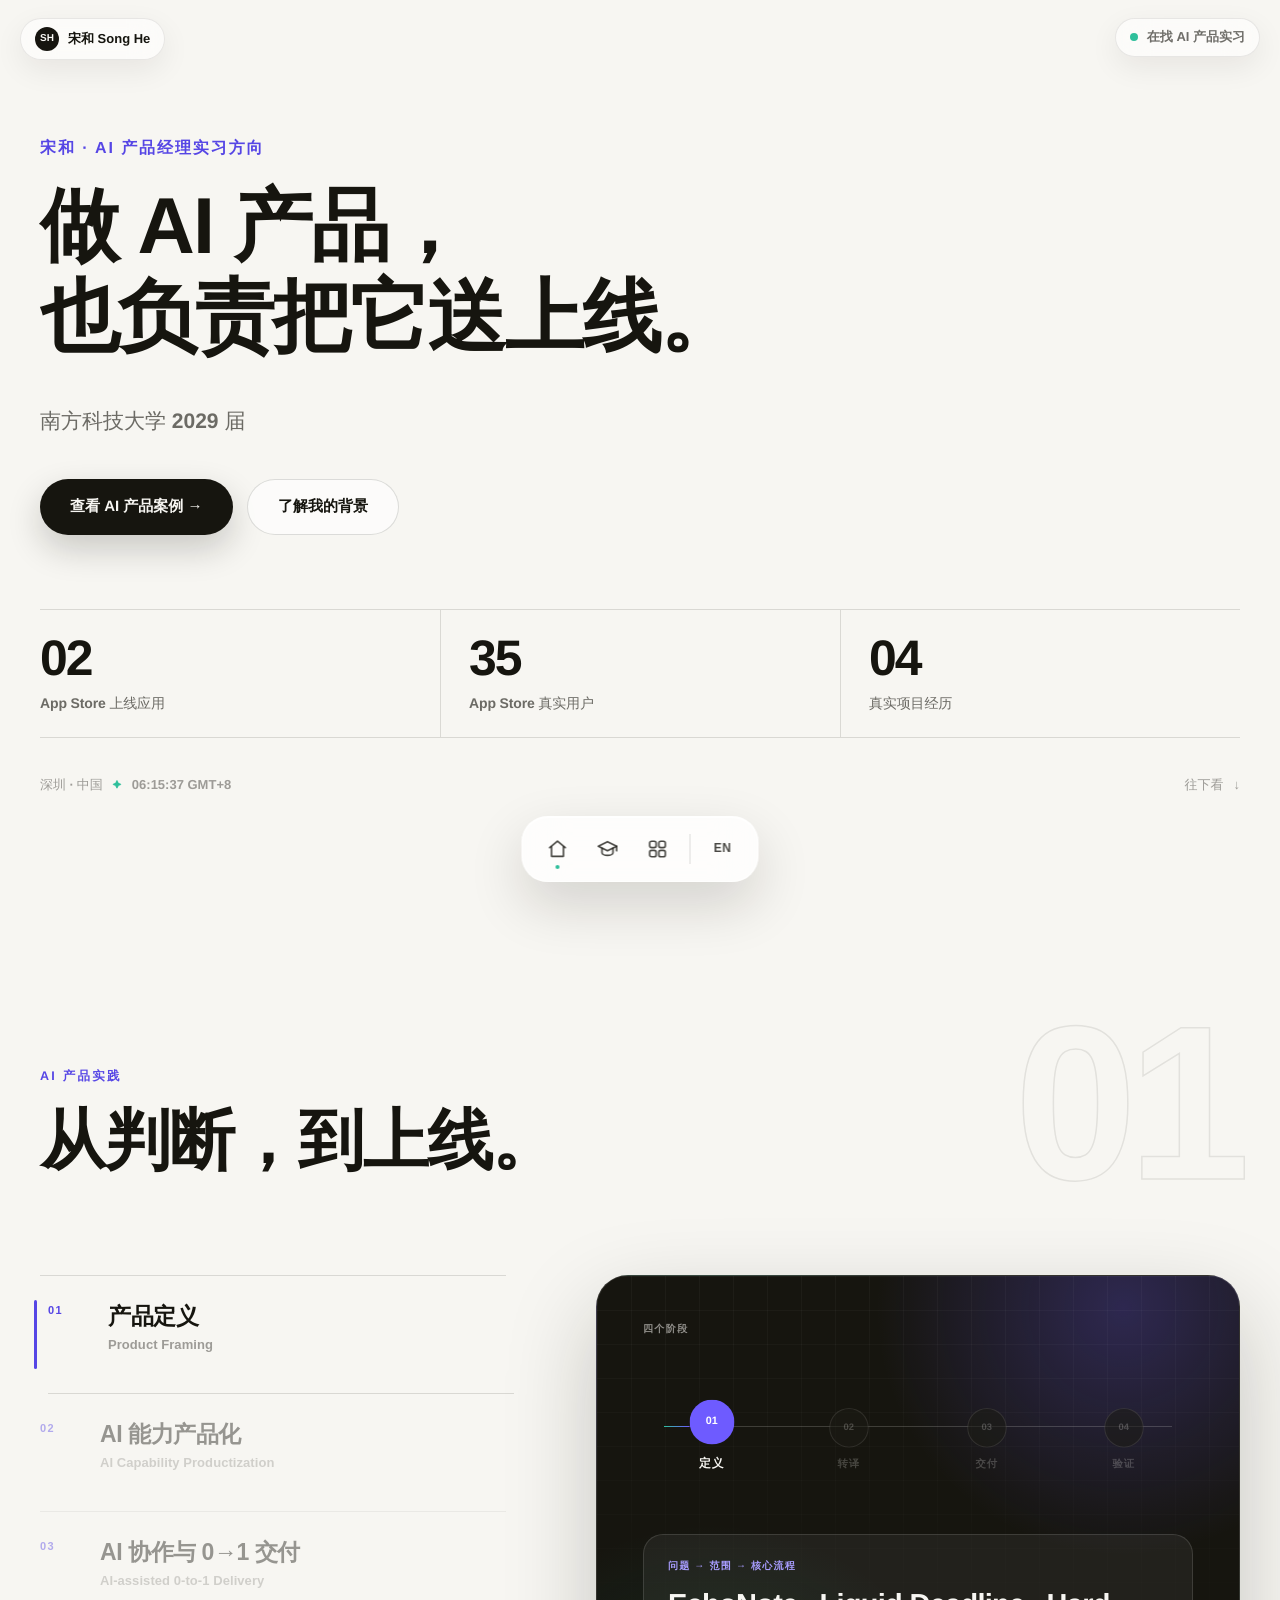
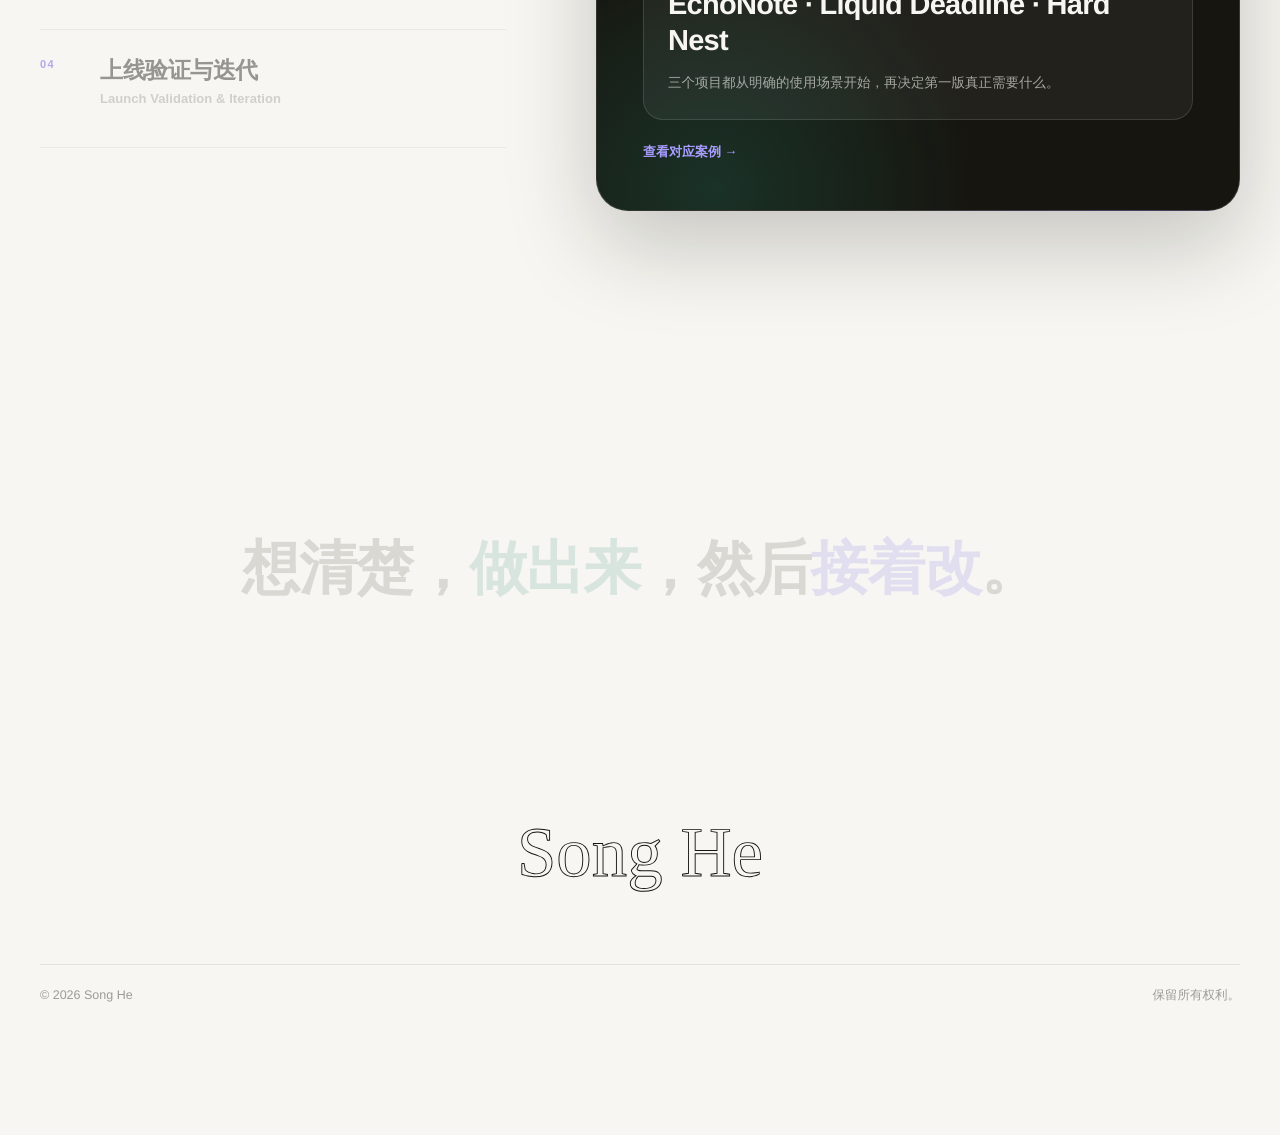
==== commit c99eec6f: "Save work in progress: multi-page layout, new assets, and backup Co-Authored-By: Claude Fable 5 <nor" ====
--- a/index.html
+++ b/index.html
@@ -3,220 +3,216 @@
   <head>
     <meta charset="utf-8" />
     <meta name="viewport" content="width=device-width, initial-scale=1" />
-    <title>宋和 | iOS Product Engineer</title>
+    <title>宋和 | AI 产品经理方向</title>
     <meta
       name="description"
-      content="宋和的个人简历网站：iOS 产品工程、SwiftUI、CloudKit、WidgetKit、算法与真实项目经历。"
+      content="宋和的 AI 产品经理作品集：从问题定义、体验设计到 AI 协作交付与公开上线。"
     />
-    <meta property="og:title" content="宋和 | iOS Product Engineer" />
+    <meta property="og:title" content="宋和 | AI 产品经理方向" />
     <meta
       property="og:description"
-      content="宋和的个人简历网站：iOS 产品工程、SwiftUI、CloudKit、WidgetKit、算法与真实项目经历。"
+      content="宋和的 AI 产品经理作品集：从问题定义、体验设计到 AI 协作交付与公开上线。"
     />
     <meta property="og:type" content="website" />
+    <link
+      rel="icon"
+      href="data:image/svg+xml,%3Csvg xmlns='http://www.w3.org/2000/svg' viewBox='0 0 100 100'%3E%3Crect width='100' height='100' rx='24' fill='%2316150F'/%3E%3Ctext x='50' y='64' font-size='35' text-anchor='middle' fill='%23F7F6F2' font-family='sans-serif' font-weight='800'%3ESH%3C/text%3E%3C/svg%3E"
+    />
     <script>
       document.documentElement.classList.add("js");
     </script>
-    <link rel="stylesheet" href="styles.css?v=20260613-scroll-settle-10" />
+    <link rel="stylesheet" href="styles.css?v=20260816-stats-1" />
   </head>
-  <body>
+  <body data-page="home">
     <a class="skip-link" href="#top" data-i18n="skipLink">跳到主体内容</a>
-    <svg class="liquid-filter" width="0" height="0" aria-hidden="true" focusable="false">
-      <defs>
-        <filter id="liquid-glass-filter" x="-18%" y="-18%" width="136%" height="136%">
-          <feTurbulence
-            type="fractalNoise"
-            baseFrequency="0.006 0.012"
-            numOctaves="2"
-            seed="9"
-            result="liquidNoise"
-          />
-          <feGaussianBlur in="liquidNoise" stdDeviation="1.7" result="liquidMap" />
-          <feDisplacementMap
-            in="SourceGraphic"
-            in2="liquidMap"
-            scale="28"
-            xChannelSelector="R"
-            yChannelSelector="B"
-          />
-        </filter>
-      </defs>
-    </svg>
-
-    <div class="scene-word" aria-hidden="true" data-scene-word>
-      <span data-word-current>SONG HE</span>
-      <span data-word-next></span>
+
+    <a class="chip brand-chip" href="index.html">
+      <span class="brand-dot">SH</span>
+      <span>宋和 Song He</span>
+    </a>
+    <div class="chip status-chip" role="status">
+      <span class="status-dot" aria-hidden="true"></span>
+      <span data-i18n="statusPill">在找 AI 产品实习</span>
     </div>
 
-    <header class="site-header" data-header>
-      <a class="brand" href="#top" aria-label="回到首页">
-        <span>SH</span>
-        <strong>Song He</strong>
+    <nav class="dock" data-dock aria-label="主导航">
+      <a class="dock-item" href="index.html">
+        <svg viewBox="0 0 24 24" aria-hidden="true">
+          <path d="M3.5 10.5 12 3.5l8.5 7" />
+          <path d="M5.5 9.5V20h13V9.5" />
+        </svg>
+        <span class="dock-label" data-i18n="dockHome">首页</span>
       </a>
-      <div class="header-actions">
-        <nav aria-label="主导航">
-          <a href="#top" data-i18n="navHome">首页</a>
-          <a href="#education" data-i18n="navEducation">教育</a>
-          <a href="#campus" data-i18n="navCampus">校园</a>
-          <a href="#portfolio" data-i18n="navPortfolio">作品</a>
-          <a href="#contact" data-i18n="navContact">联系</a>
-        </nav>
-        <button class="language-toggle" type="button" data-lang-toggle aria-label="Switch language">
-          <span data-lang-current>EN</span>
-        </button>
-      </div>
-    </header>
+      <a class="dock-item" href="education.html">
+        <svg viewBox="0 0 24 24" aria-hidden="true">
+          <path d="M12 4 22 9l-10 5L2 9l10-5Z" />
+          <path d="M6 11.3V16c0 1.6 2.7 3 6 3s6-1.4 6-3v-4.7" />
+          <path d="M22 9v5" />
+        </svg>
+        <span class="dock-label" data-i18n="dockEducation">教育</span>
+      </a>
+      <a class="dock-item" href="work.html">
+        <svg viewBox="0 0 24 24" aria-hidden="true">
+          <rect x="3.5" y="3.5" width="7" height="7" rx="2" />
+          <rect x="13.5" y="3.5" width="7" height="7" rx="2" />
+          <rect x="3.5" y="13.5" width="7" height="7" rx="2" />
+          <rect x="13.5" y="13.5" width="7" height="7" rx="2" />
+        </svg>
+        <span class="dock-label" data-i18n="dockWork">案例</span>
+      </a>
+      <span class="dock-sep" aria-hidden="true"></span>
+      <button class="dock-item dock-lang" type="button" data-lang-toggle aria-label="Switch language">
+        <span data-lang-current>EN</span>
+        <span class="dock-label" data-i18n="dockLang">语言</span>
+      </button>
+    </nav>
 
     <main id="top">
-      <section class="hero resume-section motion-scene" data-scene>
-        <div class="hero-copy reveal">
-          <h1 data-i18n="heroName">宋和</h1>
-          <p class="lead">
-            <span data-i18n="heroLeadOne">南方科技大学本科。</span>
-            <span data-i18n="heroLeadTwo">目标：iOS 开发 / 产品经理日常实习。</span>
+      <section class="hero hero-product">
+        <div class="hero-inner">
+          <p class="hero-eyebrow" data-i18n="heroEyebrow">宋和 · AI 产品经理实习方向</p>
+          <h1 class="hero-promise" data-i18n="heroTitle">做 AI 产品，也负责把它送上线。</h1>
+          <p class="hero-role" data-i18n="heroRole">
+            南方科技大学 2029 届
           </p>
-          <div class="hero-actions">
-            <a class="button button-dark" href="https://apps.apple.com/us/app/liquid-deadline/id6760516153" target="_blank" rel="noreferrer" data-i18n="ctaApp">查看上线应用</a>
-            <a class="button button-light" href="https://github.com/QianMo0729" target="_blank" rel="noreferrer">GitHub</a>
+          <div class="hero-cta">
+            <a class="btn btn-dark" href="https://www.moorn.online/work.html" data-i18n="ctaApp"
+              >查看 AI 产品案例 →</a
+            >
+            <a class="btn btn-ghost" href="education.html" data-i18n="ctaProfile">了解我的背景</a>
+          </div>
+
+          <dl class="delivery-proof" aria-label="关键数据" data-i18n-aria-label="proofAria" data-rise>
+            <div class="proof-item">
+              <dt class="proof-value">02</dt>
+              <dd class="proof-label" data-i18n="proofApps">App Store 上线应用</dd>
+            </div>
+            <div class="proof-item">
+              <dt class="proof-value">35</dt>
+              <dd class="proof-label" data-i18n="proofUsers">App Store 真实用户</dd>
+            </div>
+            <div class="proof-item">
+              <dt class="proof-value">04</dt>
+              <dd class="proof-label" data-i18n="proofProjects">真实项目经历</dd>
+            </div>
+          </dl>
+        </div>
+        <div class="hero-baseline">
+          <p>
+            <span data-i18n="heroLoc">深圳 · 中国</span>
+            <span class="baseline-sep" aria-hidden="true">✦</span>
+            <span><span data-clock>--:--:--</span> GMT+8</span>
+          </p>
+          <p class="baseline-hint"><span data-i18n="heroHint">往下看</span> ↓</p>
+        </div>
+      </section>
+
+      <section class="section capability-section" data-capability-story data-capability-step="0">
+        <span class="sec-num" aria-hidden="true">01</span>
+        <div class="section-inner">
+          <div class="capability-head">
+            <p class="kicker" data-rise data-i18n="capKicker">AI 产品实践</p>
+            <h2 class="sec-title" data-rise data-delay="1" data-i18n="capTitle">从判断，到上线。</h2>
+          </div>
+
+          <div class="capability-story-layout">
+            <div
+              class="capability-steps"
+              role="group"
+              aria-label="AI 产品实践的四个关键步骤"
+              data-i18n-aria-label="capStepsAria"
+            >
+              <button
+                class="capability-step is-active"
+                type="button"
+                data-capability-step-button="0"
+                aria-pressed="true"
+              >
+                <span class="capability-step-no">01</span>
+                <span class="capability-step-copy">
+                  <strong data-i18n="capFrameTitle">产品定义</strong>
+                  <small data-i18n-alt="capFrameTitle">Product Framing</small>
+                </span>
+              </button>
+              <button
+                class="capability-step"
+                type="button"
+                data-capability-step-button="1"
+                aria-pressed="false"
+              >
+                <span class="capability-step-no">02</span>
+                <span class="capability-step-copy">
+                  <strong data-i18n="capAiTitle">AI 能力产品化</strong>
+                  <small data-i18n-alt="capAiTitle">AI Capability Productization</small>
+                </span>
+              </button>
+              <button
+                class="capability-step"
+                type="button"
+                data-capability-step-button="2"
+                aria-pressed="false"
+              >
+                <span class="capability-step-no">03</span>
+                <span class="capability-step-copy">
+                  <strong data-i18n="capDeliveryTitle">AI 协作与 0→1 交付</strong>
+                  <small data-i18n-alt="capDeliveryTitle">AI-assisted 0-to-1 Delivery</small>
+                </span>
+              </button>
+              <button
+                class="capability-step"
+                type="button"
+                data-capability-step-button="3"
+                aria-pressed="false"
+              >
+                <span class="capability-step-no">04</span>
+                <span class="capability-step-copy">
+                  <strong data-i18n="capValidateTitle">上线验证与迭代</strong>
+                  <small data-i18n-alt="capValidateTitle">Launch Validation &amp; Iteration</small>
+                </span>
+              </button>
+            </div>
+
+            <div class="capability-visual" aria-live="polite">
+              <div class="capability-visual-top">
+                <span data-i18n="capVisualLabel">四个阶段</span>
+              </div>
+              <div class="capability-route" aria-hidden="true">
+                <span class="capability-route-track"><i class="capability-route-fill"></i></span>
+                <span class="route-node is-reached"><i>01</i><b data-i18n="routeFrame">定义</b></span>
+                <span class="route-node"><i>02</i><b data-i18n="routeAi">转译</b></span>
+                <span class="route-node"><i>03</i><b data-i18n="routeDelivery">交付</b></span>
+                <span class="route-node"><i>04</i><b data-i18n="routeValidate">验证</b></span>
+              </div>
+              <div class="capability-signal" data-capability-stage-copy>
+                <span class="capability-signal-kicker" data-capability-stage-kicker>问题 → 范围 → 核心流程</span>
+                <strong data-capability-stage-title>EchoNote · Liquid Deadline · Hard Nest</strong>
+                <p data-capability-stage-proof>三个项目都从明确的使用场景开始，再决定第一版真正需要什么。</p>
+              </div>
+              <a class="capability-stage-link" href="work.html#cases" data-i18n="capCaseLink">查看对应案例 →</a>
+            </div>
           </div>
         </div>
       </section>
 
-      <section id="education" class="education education-section resume-section motion-scene" data-scene>
-        <div class="section-copy reveal">
-          <p class="section-index">01 / Education</p>
-          <h2 class="split-title education-title">
-            <span data-i18n="educationTitleDegree">本科</span>
-            <span data-i18n="educationTitleSchool">南方科技大学</span>
-          </h2>
-          <p class="section-note" data-i18n="educationBody">通识与学科基础部 · 本科在读 · 2025.09 - 2029.06</p>
-        </div>
-        <div class="education-panel reveal" aria-label="教育摘要">
-          <div class="education-metric">
-            <span data-i18n="metricGrad">预计毕业</span>
-            <strong>2029</strong>
-          </div>
-          <div class="education-metric">
-            <span data-i18n="metricSchool">南方科技大学</span>
-            <strong>SUSTech</strong>
-          </div>
-          <div class="education-stack">
-            <span data-i18n="educationStackLabel">技术栈</span>
-            <strong>
-              <span>Java</span>
-              <i>/</i>
-              <span>Python</span>
-              <i>/</i>
-              <span>Swift</span>
-            </strong>
-            <p>SwiftUI · CloudKit · WidgetKit · JavaFX</p>
-          </div>
-        </div>
-      </section>
-
-      <section id="campus" class="campus-section resume-section motion-scene" data-scene>
-        <div class="section-copy reveal">
-          <p class="section-index">02 / Campus</p>
-          <h2 class="split-title campus-title">
-            <span data-i18n="campusTitleCampus">校园</span>
-            <span data-i18n="campusTitleExperience">经历</span>
-          </h2>
-          <p class="section-note" data-i18n="campusBody">学生会、提案大赛、学生发展与指导中心，把真实问题推进成可协作的校园方案。</p>
-          <div class="campus-track" aria-label="校园经历关键词">
-            <span data-i18n="campusTagUnion">学生会</span>
-            <span data-i18n="campusTagProposal">提案大赛</span>
-            <span data-i18n="campusTagDevelopment">学生发展与指导中心</span>
-          </div>
-        </div>
-        <div class="campus-stage reveal">
-          <article class="image-card campus-card card-union" data-campus-card>
-            <div class="card-media media-product" aria-hidden="true"></div>
-            <div class="card-glass" aria-hidden="true"></div>
-            <div class="card-caption">
-              <h3 data-i18n="campusStudentUnionTitle">学生会</h3>
-            </div>
-          </article>
-          <article class="image-card campus-card card-proposal" data-campus-card>
-            <div class="card-media media-proposal" aria-hidden="true"></div>
-            <div class="card-glass" aria-hidden="true"></div>
-            <div class="card-caption">
-              <h3 data-i18n="campusProposalTitle">提案大赛</h3>
-            </div>
-          </article>
-          <article class="image-card campus-card card-development" data-campus-card>
-            <div class="card-media media-course" aria-hidden="true"></div>
-            <div class="card-glass" aria-hidden="true"></div>
-            <div class="card-caption">
-              <h3 data-i18n="campusDevelopmentTitle">学生发展与指导中心</h3>
-            </div>
-          </article>
-        </div>
-      </section>
-
-      <section id="portfolio" class="portfolio-section resume-section motion-scene" data-scene>
-        <div class="portfolio-copy reveal">
-          <p class="section-index">03 / Portfolio</p>
-          <h2 data-i18n="portfolioTitle">作品集</h2>
-          <div class="portfolio-detail" data-portfolio-detail>
-            <h3 data-portfolio-title>Liquid Deadline</h3>
-            <div class="project-links">
-              <a href="https://apps.apple.com/us/app/liquid-deadline/id6760516153" target="_blank" rel="noreferrer" data-portfolio-primary>App Store</a>
-              <a href="https://github.com/QianMo0729/liquid-deadline" target="_blank" rel="noreferrer" data-portfolio-secondary>GitHub</a>
-            </div>
-          </div>
-        </div>
-        <div class="portfolio-stage reveal" data-portfolio-stage>
-          <div class="portfolio-orbit" data-portfolio-orbit aria-label="作品集转盘">
-            <button class="image-card work-card is-selected" type="button" data-work-card data-work="liquid" aria-label="Liquid Deadline">
-              <span class="work-card-inner">
-                <span class="card-media media-liquid" aria-hidden="true"></span>
-                <span class="card-glass" aria-hidden="true"></span>
-                <span class="card-caption">
-                  <strong>Liquid Deadline</strong>
-                </span>
-              </span>
-            </button>
-            <button class="image-card work-card" type="button" data-work-card data-work="xiangqi" aria-label="SUSTech XiangQi">
-              <span class="work-card-inner">
-                <span class="card-media media-xiangqi" aria-hidden="true"></span>
-                <span class="card-glass" aria-hidden="true"></span>
-                <span class="card-caption">
-                  <strong>SUSTech XiangQi</strong>
-                </span>
-              </span>
-            </button>
-            <button class="image-card work-card" type="button" data-work-card data-work="campus" aria-label="Campus Proposal">
-              <span class="work-card-inner">
-                <span class="card-media media-proposal" aria-hidden="true"></span>
-                <span class="card-glass" aria-hidden="true"></span>
-                <span class="card-caption">
-                  <strong>Campus Proposal</strong>
-                </span>
-              </span>
-            </button>
-          </div>
-        </div>
-      </section>
-
-      <section id="contact" class="contact contact-section resume-section motion-scene" data-scene>
-        <div class="contact-card reveal">
-          <p class="section-index">04 / Contact</p>
-          <h2 data-i18n="contactTitle">聊聊 iOS、产品实习或协作。</h2>
-          <address>
-            <a href="mailto:12512808@mail.sustech.edu.cn">12512808@mail.sustech.edu.cn</a>
-            <a href="tel:+8618674870667">+86 186 7487 0667</a>
-            <a href="https://github.com/QianMo0729" target="_blank" rel="noreferrer">github.com/QianMo0729</a>
-          </address>
-        </div>
+      <section class="kinetic" data-kinetic>
+        <p
+          class="kinetic-text"
+          data-kinetic-text
+          aria-label="想清楚，做出来，然后接着改。"
+        ></p>
       </section>
     </main>
 
     <footer class="site-footer">
-      <span>Song He</span>
+      <svg class="signature" data-signature viewBox="0 0 640 190" aria-hidden="true">
+        <text class="sig-text" x="50%" y="62%" text-anchor="middle">Song He</text>
+      </svg>
+      <div class="foot-meta">
+        <span>© <span data-year>2026</span> Song He</span>
+        <span data-i18n="footRights">保留所有权利。</span>
+      </div>
     </footer>
 
-    <script src="assets/vendor/gsap.min.js"></script>
-    <script src="assets/vendor/ScrollTrigger.min.js"></script>
-    <script src="script.js?v=20260613-scroll-settle-10"></script>
+    <script src="script.js?v=20260816-stats-1"></script>
   </body>
 </html>
--- a/styles.css
+++ b/styles.css
@@ -1,20 +1,25 @@
 :root {
   color-scheme: light;
-  --paper: #f6f5ef;
-  --paper-soft: #fbfaf6;
-  --paper-cool: #eef2f0;
-  --ink: #0c0d0b;
-  --muted: rgba(12, 13, 11, 0.62);
-  --quiet: rgba(12, 13, 11, 0.42);
-  --line: rgba(12, 13, 11, 0.12);
-  --line-strong: rgba(12, 13, 11, 0.22);
-  --glass: rgba(255, 255, 255, 0.64);
-  --orange: #f58220;
-  --mint: #37c7a1;
-  --purple: #7666ff;
-  --red: #fc3d21;
-  --max: 1180px;
-  --ease: cubic-bezier(0.2, 0.72, 0.12, 1);
+  --paper: #f7f6f2;
+  --panel: rgba(255, 255, 255, 0.6);
+  --panel-strong: rgba(255, 255, 255, 0.78);
+  --ink: #16150f;
+  --ink-muted: rgba(22, 21, 15, 0.62);
+  --ink-faint: rgba(22, 21, 15, 0.4);
+  --line: rgba(22, 21, 15, 0.09);
+  --mint: #2fbf9b;
+  --mint-deep: #157a62;
+  --iris: #6e5bff;
+  --iris-deep: #5646e5;
+  --amber: #f5a524;
+  --amber-deep: #b26a05;
+  --max: 1200px;
+  --spring: cubic-bezier(0.22, 1, 0.36, 1);
+  --motion-fast: 160ms;
+  --motion-normal: 320ms;
+  --ease-standard: cubic-bezier(0.2, 0, 0, 1);
+  --sans: -apple-system, BlinkMacSystemFont, "SF Pro Display", "SF Pro Text",
+    "PingFang SC", "Hiragino Sans GB", "Microsoft YaHei", "Segoe UI", sans-serif;
 }
 
 * {
@@ -22,8 +27,8 @@
 }
 
 html {
-  scroll-behavior: auto;
-  scroll-padding-top: 84px;
+  scroll-behavior: smooth;
+  scroll-padding-top: 24px;
   overflow-x: clip;
   background: var(--paper);
 }
@@ -31,39 +36,32 @@
 body {
   margin: 0;
   min-width: 320px;
-  overflow-x: hidden;
+  overflow-x: clip;
   background: var(--paper);
   color: var(--ink);
-  font-family: -apple-system, BlinkMacSystemFont, "SF Pro Display", "SF Pro Text",
-    "PingFang SC", "Hiragino Sans GB", "Microsoft YaHei", sans-serif;
+  font-family: var(--sans);
   font-size: 16px;
   line-height: 1.6;
-  letter-spacing: 0;
   text-rendering: geometricPrecision;
   -webkit-font-smoothing: antialiased;
 }
 
+/* Soft paper-grain wash sitting under all content. */
 body::before {
   content: "";
   position: fixed;
   inset: 0;
-  z-index: -2;
+  z-index: -1;
+  background: url("assets/paper-field.jpg") center / cover no-repeat;
+  opacity: 0.45;
   pointer-events: none;
-  background:
-    linear-gradient(180deg, rgba(251, 250, 245, 0.92), rgba(238, 242, 240, 0.52) 45%, rgba(252, 250, 246, 0.96)),
-    url("assets/paper-field.jpg") center / cover;
-}
-
-body::after {
-  content: "";
-  position: fixed;
-  inset: 0;
-  z-index: -1;
-  pointer-events: none;
-  background:
-    radial-gradient(circle at 82% 18%, rgba(55, 199, 161, 0.12), transparent 24%),
-    radial-gradient(circle at 18% 76%, rgba(245, 130, 32, 0.09), transparent 28%);
-  opacity: 0.82;
+}
+
+h1,
+h2,
+h3,
+p {
+  text-wrap: pretty;
 }
 
 a {
@@ -78,21 +76,105 @@
 
 button {
   font: inherit;
-}
+  color: inherit;
+}
+
+::selection {
+  background: var(--mint);
+  color: var(--ink);
+}
+
+::-webkit-scrollbar {
+  width: 10px;
+}
+
+::-webkit-scrollbar-track {
+  background: var(--paper);
+}
+
+::-webkit-scrollbar-thumb {
+  background: rgba(22, 21, 15, 0.2);
+  border-radius: 99px;
+  border: 2.5px solid var(--paper);
+}
+
+::-webkit-scrollbar-thumb:hover {
+  background: rgba(47, 191, 155, 0.7);
+}
+
+/* ── keyframes ─────────────────────────────────────────────────────── */
+
+@keyframes riseUp {
+  from {
+    transform: translateY(112%);
+  }
+  to {
+    transform: translateY(0);
+  }
+}
+
+@keyframes fadeIn {
+  from {
+    opacity: 0;
+    transform: translateY(14px);
+  }
+  to {
+    opacity: 1;
+    transform: translateY(0);
+  }
+}
+
+@keyframes pulseDot {
+  0%,
+  100% {
+    box-shadow: 0 0 0 0 rgba(47, 191, 155, 0.5);
+  }
+  60% {
+    box-shadow: 0 0 0 7px rgba(47, 191, 155, 0);
+  }
+}
+
+@keyframes previewFloat {
+  0%,
+  100% {
+    transform: translateY(0) rotate(-0.6deg);
+  }
+  50% {
+    transform: translateY(-12px) rotate(0.6deg);
+  }
+}
+
+@keyframes hintBob {
+  0%,
+  100% {
+    transform: translateY(0);
+  }
+  50% {
+    transform: translateY(4px);
+  }
+}
+
+@keyframes sigDraw {
+  to {
+    stroke-dashoffset: 0;
+  }
+}
+
+/* ── shared bits ───────────────────────────────────────────────────── */
 
 .skip-link {
   position: fixed;
   top: 14px;
   left: 50%;
-  z-index: 40;
+  z-index: 1500;
   padding: 10px 16px;
   border-radius: 999px;
   background: var(--ink);
-  color: var(--paper-soft);
+  color: var(--paper);
   font-size: 13px;
-  font-weight: 760;
+  font-weight: 700;
   transform: translate(-50%, -180%);
-  transition: transform 180ms var(--ease);
+  transition: transform 180ms var(--spring);
 }
 
 .skip-link:focus-visible {
@@ -100,1075 +182,1664 @@
   outline: none;
 }
 
-.scene-word {
+.chip {
   position: fixed;
-  left: 0;
-  right: 0;
-  bottom: -0.22em;
-  z-index: 0;
-  display: grid;
-  justify-items: center;
-  width: 100vw;
-  pointer-events: none;
-  font-size: clamp(150px, 25vw, 430px);
-  line-height: 0.8;
-  font-weight: 860;
-  letter-spacing: 0;
-  text-align: center;
-  transform: translate3d(var(--scene-word-x, 0px), var(--scene-word-y, 0), 0)
-    scale(var(--scene-word-scale, 1));
-  transform-origin: 50% 100%;
-  transition: none;
-  mix-blend-mode: multiply;
-  will-change: transform;
-}
-
-.js:not(.gsap-ready) .scene-word {
-  transition: transform 160ms linear;
-}
-
-.scene-word span {
-  grid-area: 1 / 1;
-  justify-self: center;
-  white-space: nowrap;
-  color: var(--word-current-color, #10110f);
-  opacity: var(--word-current-opacity, 0.075);
-  transform: translate3d(0, 0, 0);
-  will-change: opacity, transform;
-}
-
-.scene-word [data-word-next] {
-  opacity: 0;
-}
-
-.site-header {
-  position: fixed;
-  top: 16px;
-  left: 50%;
-  z-index: 20;
-  width: min(1120px, calc(100% - 32px));
-  height: 58px;
-  display: flex;
+  top: 18px;
+  z-index: 900;
+  display: inline-flex;
   align-items: center;
-  justify-content: space-between;
-  padding: 0 16px 0 18px;
-  border: 1px solid rgba(255, 255, 255, 0.52);
+  gap: 9px;
+  padding: 8px 14px;
+  border: 1px solid var(--line);
   border-radius: 999px;
-  overflow: hidden;
-  isolation: isolate;
-  background:
-    linear-gradient(105deg, rgba(255, 255, 255, 0.66), rgba(255, 255, 255, 0.28) 44%, rgba(255, 255, 255, 0.58)),
-    rgba(246, 248, 246, 0.42);
-  box-shadow:
-    0 20px 84px rgba(12, 13, 11, 0.12),
-    0 6px 18px rgba(255, 255, 255, 0.3),
-    inset 0 1px 0 rgba(255, 255, 255, 0.96),
-    inset 0 -1px 0 rgba(12, 13, 11, 0.08),
-    inset 0 0 22px rgba(255, 255, 255, 0.34);
-  -webkit-backdrop-filter: blur(24px) saturate(178%) contrast(1.04);
-  backdrop-filter: blur(24px) saturate(178%) contrast(1.04);
-  transform: translateX(-50%);
-  transition: background 260ms var(--ease), box-shadow 260ms var(--ease);
-}
-
-.site-header::before {
-  content: "";
-  position: absolute;
-  inset: 0;
-  z-index: 0;
-  border-radius: inherit;
-  pointer-events: none;
-  background:
-    linear-gradient(115deg, rgba(255, 255, 255, 0.86) 0%, rgba(255, 255, 255, 0.18) 30%, rgba(255, 255, 255, 0.06) 54%, rgba(255, 255, 255, 0.72) 100%),
-    radial-gradient(120% 180% at 9% 0%, rgba(255, 255, 255, 0.94), transparent 36%),
-    radial-gradient(70% 140% at 92% 100%, rgba(55, 199, 161, 0.14), transparent 42%),
-    linear-gradient(180deg, rgba(255, 255, 255, 0.28), rgba(255, 255, 255, 0));
-  box-shadow:
-    inset 0 1px 1px rgba(255, 255, 255, 0.96),
-    inset 0 -1px 1px rgba(12, 13, 11, 0.12),
-    inset 9px 0 18px rgba(255, 255, 255, 0.3),
-    inset -9px 0 18px rgba(255, 255, 255, 0.24);
-  opacity: 0.9;
-}
-
-.site-header::after {
-  content: "";
-  position: absolute;
-  inset: -1px;
-  z-index: 1;
-  border-radius: inherit;
-  pointer-events: none;
-  background:
-    linear-gradient(98deg, transparent 4%, rgba(255, 255, 255, 0.3) 18%, transparent 31%, transparent 64%, rgba(255, 255, 255, 0.26) 82%, transparent 96%),
-    radial-gradient(circle at 16% 52%, rgba(255, 255, 255, 0.34), transparent 18%),
-    radial-gradient(circle at 86% 44%, rgba(255, 255, 255, 0.22), transparent 16%);
-  -webkit-backdrop-filter: url("#liquid-glass-filter") blur(2px) saturate(150%);
-  backdrop-filter: url("#liquid-glass-filter") blur(2px) saturate(150%);
-  opacity: 0.62;
-  mix-blend-mode: screen;
-}
-
-.site-header > * {
-  position: relative;
-  z-index: 2;
-}
-
-.site-header.is-scrolled {
-  background:
-    linear-gradient(105deg, rgba(255, 255, 255, 0.72), rgba(255, 255, 255, 0.34) 48%, rgba(255, 255, 255, 0.64)),
-    rgba(246, 248, 246, 0.5);
-  box-shadow:
-    0 18px 76px rgba(12, 13, 11, 0.14),
-    inset 0 1px 0 rgba(255, 255, 255, 0.96),
-    inset 0 -1px 0 rgba(12, 13, 11, 0.1),
-    inset 0 0 24px rgba(255, 255, 255, 0.38);
-}
-
-.brand,
-.site-header nav,
-.header-actions {
-  display: flex;
-  align-items: center;
-}
-
-.brand {
-  gap: 12px;
-  font-size: 14px;
-  font-weight: 760;
-}
-
-.brand span {
-  width: 34px;
-  height: 34px;
+  background: var(--panel);
+  -webkit-backdrop-filter: blur(16px) saturate(150%);
+  backdrop-filter: blur(16px) saturate(150%);
+  box-shadow: 0 10px 30px rgba(22, 21, 15, 0.07);
+  font-size: 13px;
+  font-weight: 600;
+}
+
+.brand-chip {
+  left: 20px;
+}
+
+.brand-dot {
+  width: 24px;
+  height: 24px;
   display: grid;
   place-items: center;
   border-radius: 50%;
   background: var(--ink);
-  color: var(--paper-soft);
-  font-size: 12px;
-  letter-spacing: 0;
-}
-
-.brand strong {
-  display: inline-block;
-}
-
-.header-actions {
-  gap: 8px;
-}
-
-.site-header nav {
-  gap: 4px;
-}
-
-.site-header nav a {
-  min-height: 34px;
+  color: var(--paper);
+  font-size: 10px;
+  font-weight: 800;
+}
+
+.status-chip {
+  right: 20px;
+  color: var(--ink-muted);
+}
+
+.status-dot {
+  width: 8px;
+  height: 8px;
+  border-radius: 50%;
+  background: var(--mint);
+  animation: pulseDot 2.2s ease-out infinite;
+}
+
+.btn {
   display: inline-flex;
   align-items: center;
-  padding: 7px 11px;
+  gap: 6px;
+  padding: 15px 30px;
+  border: 0;
   border-radius: 999px;
-  color: rgba(12, 13, 11, 0.64);
-  font-size: 13px;
-  font-weight: 670;
-  transition: background 180ms var(--ease), color 180ms var(--ease);
-}
-
-.site-header nav a:hover,
-.site-header nav a:focus-visible {
-  background: rgba(12, 13, 11, 0.06);
+  font-size: 15px;
+  font-weight: 650;
+  cursor: pointer;
+  transition: transform 0.4s var(--spring), box-shadow 0.4s ease, background 0.3s ease;
+  will-change: transform;
+}
+
+.btn-dark {
+  background: var(--ink);
+  color: var(--paper);
+  box-shadow: 0 14px 34px rgba(22, 21, 15, 0.2);
+}
+
+.btn-dark:hover,
+.btn-dark:focus-visible {
+  transform: translateY(-2px) scale(1.02);
+  box-shadow: 0 20px 44px rgba(22, 21, 15, 0.26);
+  outline: none;
+}
+
+.btn-ghost {
+  background: var(--panel);
+  border: 1px solid rgba(22, 21, 15, 0.14);
+  color: var(--ink);
+  -webkit-backdrop-filter: blur(14px) saturate(140%);
+  backdrop-filter: blur(14px) saturate(140%);
+}
+
+.btn-ghost:hover,
+.btn-ghost:focus-visible {
+  transform: translateY(-2px);
+  background: rgba(255, 255, 255, 0.85);
+  outline: none;
+}
+
+.kicker {
+  margin: 0 0 16px;
+  font-size: 12.5px;
+  font-weight: 750;
+  letter-spacing: 0.18em;
+  text-transform: uppercase;
+  color: var(--sec-accent, var(--ink-muted));
+}
+
+/* CJK glyphs are full-width boxes: tight tracking collides them and sub-1.1
+   leading stacks the rows. Keep the negative tracking gentle. */
+.sec-title {
+  margin: 0;
+  font-size: clamp(36px, 5.2vw, 66px);
+  line-height: 1.16;
+  font-weight: 820;
+  letter-spacing: -0.022em;
+  text-wrap: balance;
+}
+
+.sec-note {
+  margin: 22px 0 0;
+  max-width: 540px;
+  color: var(--ink-muted);
+  font-size: clamp(15px, 1.6vw, 17.5px);
+  line-height: 1.85;
+}
+
+.section {
+  position: relative;
+  padding: clamp(84px, 11vw, 136px) 24px;
+}
+
+.section-inner {
+  position: relative;
+  z-index: 1;
+  width: min(var(--max), 100%);
+  margin-inline: auto;
+}
+
+.sec-num {
+  position: absolute;
+  top: clamp(72px, 9vw, 116px);
+  right: clamp(4px, 3vw, 40px);
+  z-index: 0;
+  font-size: clamp(110px, 18vw, 220px);
+  font-weight: 900;
+  line-height: 0.8;
+  letter-spacing: -0.04em;
+  color: transparent;
+  -webkit-text-stroke: 1.5px rgba(22, 21, 15, 0.09);
+  pointer-events: none;
+  user-select: none;
+}
+
+.education {
+  --sec-accent: var(--mint-deep);
+}
+
+.campus {
+  --sec-accent: var(--amber-deep);
+}
+
+.showcase {
+  --sec-accent: #b94d16;
+}
+
+.work {
+  --sec-accent: var(--iris-deep);
+}
+
+.contact {
+  --sec-accent: var(--ink-muted);
+}
+
+/* Each of these sections fills a full screen. */
+.education,
+.campus,
+.contact {
+  min-height: 100svh;
+  display: flex;
+  align-items: center;
+}
+
+/* Education page stacks 教育 + 校园; a hairline keeps them reading as one page. */
+.education + .campus::before {
+  content: "";
+  position: absolute;
+  top: 0;
+  left: 50%;
+  transform: translateX(-50%);
+  width: min(var(--max), calc(100% - 48px));
+  height: 1px;
+  background: linear-gradient(
+    90deg,
+    transparent,
+    var(--line) 18%,
+    var(--line) 82%,
+    transparent
+  );
+}
+
+/* ── reveal-on-scroll (stagger is inline transition-delay set by JS) ── */
+
+.js [data-rise] {
+  opacity: 0;
+  transform: translateY(26px);
+  transition: opacity 420ms ease, transform 420ms var(--spring);
+}
+
+.js [data-rise].is-in {
+  opacity: 1;
+  transform: translateY(0);
+}
+
+/* ── dock ──────────────────────────────────────────────────────────── */
+
+.dock {
+  position: fixed;
+  bottom: 18px;
+  left: 50%;
+  z-index: 950;
+  display: flex;
+  align-items: flex-end;
+  gap: 4px;
+  padding: 9px 12px;
+  border: 1px solid rgba(255, 255, 255, 0.65);
+  border-radius: 26px;
+  background: var(--panel-strong);
+  -webkit-backdrop-filter: blur(22px) saturate(170%);
+  backdrop-filter: blur(22px) saturate(170%);
+  box-shadow:
+    0 22px 55px rgba(22, 21, 15, 0.16),
+    inset 0 1px 0 rgba(255, 255, 255, 0.9);
+  transform: translateX(-50%);
+}
+
+.dock-item {
+  position: relative;
+  width: 46px;
+  height: 46px;
+  display: grid;
+  place-items: center;
+  border: 0;
+  border-radius: 14px;
+  background: transparent;
+  color: rgba(22, 21, 15, 0.78);
+  cursor: pointer;
+  transform-origin: 50% 100%;
+  transition: transform 0.32s var(--spring), background 0.25s ease, color 0.25s ease;
+}
+
+.dock.is-magnify .dock-item {
+  transition: transform 70ms linear, background 0.25s ease, color 0.25s ease;
+}
+
+.dock-item:hover,
+.dock-item:focus-visible {
+  background: rgba(22, 21, 15, 0.06);
   color: var(--ink);
   outline: none;
 }
 
-.language-toggle {
-  width: 38px;
-  height: 34px;
+.dock-item svg {
+  width: 22px;
+  height: 22px;
+  fill: none;
+  stroke: currentColor;
+  stroke-width: 1.8;
+  stroke-linecap: round;
+  stroke-linejoin: round;
+}
+
+.dock-item.is-active::after {
+  content: "";
+  position: absolute;
+  bottom: 3px;
+  left: 50%;
+  width: 4px;
+  height: 4px;
+  border-radius: 50%;
+  background: var(--mint);
+  transform: translateX(-50%);
+}
+
+.dock-label {
+  position: absolute;
+  bottom: calc(100% + 12px);
+  left: 50%;
+  padding: 6px 11px;
+  border-radius: 999px;
+  background: var(--ink);
+  color: var(--paper);
+  font-size: 12px;
+  font-weight: 650;
+  letter-spacing: 0.02em;
+  white-space: nowrap;
+  opacity: 0;
+  transform: translate(-50%, 5px);
+  transition: opacity 0.22s ease, transform 0.22s var(--spring);
+  pointer-events: none;
+}
+
+.dock-item:hover .dock-label,
+.dock-item:focus-visible .dock-label {
+  opacity: 1;
+  transform: translate(-50%, 0);
+}
+
+.dock-sep {
+  width: 1px;
+  height: 30px;
+  margin: 0 5px 8px;
+  background: rgba(22, 21, 15, 0.14);
+}
+
+.dock-lang [data-lang-current] {
+  font-size: 12px;
+  font-weight: 800;
+  letter-spacing: 0.04em;
+}
+
+/* ── hero ──────────────────────────────────────────────────────────── */
+
+.hero {
+  position: relative;
+  min-height: 100svh;
+  display: flex;
+  align-items: center;
+  padding: 120px 24px 150px;
+  overflow: clip;
+}
+
+.hero-inner {
+  position: relative;
+  z-index: 1;
+  width: min(var(--max), 100%);
+  margin-inline: auto;
+}
+
+.hero-hello {
+  margin: 0 0 10px;
+  color: var(--ink-muted);
+  font-size: clamp(16px, 1.9vw, 21px);
+  font-weight: 650;
+  animation: fadeIn 0.9s var(--spring) 0.05s both;
+}
+
+.hero-name {
+  margin: 0;
   display: grid;
-  place-items: center;
+  gap: clamp(2px, 1vw, 10px);
+}
+
+.mask {
+  display: block;
+  overflow: hidden;
+  padding-bottom: 0.06em;
+  margin-bottom: -0.06em;
+}
+
+.line {
+  display: inline-block;
+  line-height: 0.98;
+  animation: riseUp 1s var(--spring) both;
+}
+
+.line-zh {
+  font-size: clamp(88px, 15vw, 196px);
+  font-weight: 900;
+  letter-spacing: -0.02em;
+  animation-delay: 0.12s;
+}
+
+.line-en {
+  font-size: clamp(40px, 7vw, 96px);
+  font-weight: 800;
+  letter-spacing: 0.05em;
+  color: transparent;
+  -webkit-text-stroke: 2px var(--ink);
+  animation-delay: 0.26s;
+}
+
+.hero-role {
+  margin: clamp(22px, 3vw, 34px) 0 0;
+  color: var(--ink-muted);
+  font-size: clamp(16px, 2vw, 21px);
+  font-weight: 550;
+  animation: fadeIn 1s var(--spring) 0.5s both;
+}
+
+.hero-cta {
+  display: flex;
+  flex-wrap: wrap;
+  gap: 14px;
+  margin-top: 38px;
+  animation: fadeIn 1s var(--spring) 0.66s both;
+}
+
+.hero-baseline {
+  position: absolute;
+  left: 24px;
+  right: 24px;
+  bottom: 104px;
+  z-index: 1;
+  display: flex;
+  justify-content: space-between;
+  gap: 16px;
+  width: min(var(--max), calc(100% - 48px));
+  margin-inline: auto;
+  animation: fadeIn 1s ease 0.9s both;
+}
+
+.hero-baseline p {
+  margin: 0;
+  display: flex;
+  align-items: center;
+  gap: 10px;
+  color: var(--ink-faint);
+  font-size: 13px;
+  font-weight: 550;
+  font-variant-numeric: tabular-nums;
+}
+
+.baseline-sep {
+  color: var(--mint);
+  font-size: 9px;
+}
+
+.baseline-hint {
+  animation: hintBob 2.4s ease-in-out infinite;
+}
+
+/* ── kinetic statement ─────────────────────────────────────────────── */
+
+.kinetic {
+  padding: clamp(90px, 12vw, 150px) 24px;
+  display: flex;
+  justify-content: center;
+}
+
+.kinetic-text {
+  margin: 0;
+  max-width: 900px;
+  text-align: center;
+  font-size: clamp(30px, 4.6vw, 58px);
+  line-height: 1.4;
+  font-weight: 820;
+  letter-spacing: -0.02em;
+}
+
+.kinetic-text .ch {
+  opacity: 0.13;
+  will-change: opacity;
+}
+
+.kinetic-text .ch.sp {
+  white-space: pre;
+}
+
+.kinetic-text .hl-0 {
+  color: var(--mint-deep);
+}
+
+.kinetic-text .hl-1 {
+  color: var(--iris-deep);
+}
+
+.kinetic-text .hl-2 {
+  color: var(--amber-deep);
+}
+
+/* ── education / ID card ───────────────────────────────────────────── */
+
+.edu-grid {
+  display: flex;
+  align-items: center;
+  gap: clamp(44px, 6vw, 90px);
+  flex-wrap: wrap;
+}
+
+.edu-copy {
+  flex: 1 1 420px;
+  min-width: 300px;
+}
+
+.focus-label {
+  margin: 40px 0 12px;
+  color: var(--ink-faint);
+  font-size: 12px;
+  font-weight: 750;
+  letter-spacing: 0.16em;
+  text-transform: uppercase;
+}
+
+.chip-row {
+  display: flex;
+  flex-wrap: wrap;
+  gap: 9px;
+}
+
+.chip-row span {
+  padding: 8px 15px;
   border: 1px solid var(--line);
   border-radius: 999px;
-  background: rgba(255, 255, 255, 0.58);
-  color: rgba(12, 13, 11, 0.72);
-  font-size: 12px;
-  font-weight: 780;
-  cursor: pointer;
-  transition: background 180ms var(--ease), color 180ms var(--ease), transform 180ms var(--ease);
-}
-
-.language-toggle:hover,
-.language-toggle:focus-visible {
-  background: var(--ink);
-  color: var(--paper-soft);
-  outline: none;
-  transform: translateY(-1px);
-}
-
-main {
-  position: relative;
-  z-index: 1;
-  overflow: visible;
-}
-
-.liquid-filter {
-  position: absolute;
-  width: 0;
-  height: 0;
-  overflow: hidden;
-}
-
-.motion-scene {
-  --scene-enter: 0px;
-  --scene-visual-y: 0px;
-  --scene-visual-x: 0px;
-  --scene-rotate: 0deg;
-  --scene-scale: 1;
-}
-
-.resume-section {
-  position: relative;
-  width: min(var(--max), calc(100% - 48px));
-  min-height: 100svh;
-  display: grid;
-  align-items: start;
-  margin-inline: auto;
-  padding: clamp(46px, 5svh, 62px) 0 clamp(54px, 7svh, 76px);
-  border-top: 1px solid var(--line);
-  overflow: visible;
-}
-
-.hero {
-  border-top: 0;
-}
-
-.hero.resume-section {
-  grid-template-columns: minmax(0, 980px);
-  align-items: center;
-  align-content: center;
-  justify-content: start;
-  padding-top: 132px;
-}
-
-.hero-copy,
-.section-copy,
-.portfolio-copy,
-.contact-card {
-  transform: translate3d(0, var(--scene-enter), 0);
-}
-
-.hero h1 {
-  margin: 0;
-  font-size: clamp(96px, 18vw, 232px);
-  line-height: 0.78;
-  font-weight: 860;
-  letter-spacing: 0;
-}
-
-.lead {
-  width: min(760px, 100%);
-  display: grid;
-  gap: 4px;
-  margin: 32px 0 0;
-  color: rgba(12, 13, 11, 0.68);
-  font-size: clamp(22px, 3.1vw, 42px);
-  line-height: 1.2;
-  font-weight: 760;
-}
-
-.lead span {
-  display: block;
-}
-
-.hero-actions {
-  display: flex;
-  flex-wrap: wrap;
-  gap: 14px;
-  margin-top: 42px;
-}
-
-.button {
-  min-height: 54px;
-  display: inline-flex;
+  background: var(--panel);
+  -webkit-backdrop-filter: blur(10px);
+  backdrop-filter: blur(10px);
+  color: rgba(22, 21, 15, 0.72);
+  font-size: 13.5px;
+  font-weight: 600;
+}
+
+.id-wrap {
+  flex: 0 1 400px;
+  min-width: 300px;
+  display: flex;
+  flex-direction: column;
   align-items: center;
   justify-content: center;
-  padding: 14px 24px;
-  border: 1px solid var(--line);
-  border-radius: 999px;
-  font-size: 16px;
-  font-weight: 760;
-  transition: transform 220ms var(--ease), box-shadow 220ms var(--ease), background 220ms var(--ease);
-}
-
-.button:hover,
-.button:focus-visible {
-  transform: translateY(-2px);
-  outline: none;
-}
-
-.button-dark {
-  background: var(--ink);
-  color: var(--paper-soft);
-  box-shadow: 0 22px 50px rgba(12, 13, 11, 0.18);
-}
-
-.button-light {
-  background: rgba(255, 255, 255, 0.58);
-  color: var(--ink);
-  backdrop-filter: blur(14px) saturate(130%);
-}
-
-.section-copy,
-.portfolio-copy {
-  max-width: 720px;
-}
-
-.section-index {
-  margin: 0 0 18px;
-  color: var(--quiet);
-  font-size: 13px;
-  font-weight: 840;
-  letter-spacing: 0.02em;
-  text-transform: uppercase;
-}
-
-.section-copy h2,
-.portfolio-copy h2 {
-  margin: 0;
-  font-size: clamp(54px, 8.2vw, 120px);
-  line-height: 0.94;
-  font-weight: 830;
-  letter-spacing: 0;
-}
-
-.section-note,
-.section-copy p:not(.section-index),
-.portfolio-detail p {
-  margin: 24px 0 0;
-  color: var(--muted);
-  font-size: clamp(18px, 1.9vw, 23px);
-  line-height: 1.62;
-}
-
-.section-note {
-  max-width: 680px;
-  color: rgba(12, 13, 11, 0.56);
-  font-weight: 620;
-}
-
-.split-title span {
-  display: block;
-}
-
-.education-section {
-  grid-template-columns: minmax(0, 0.92fr) minmax(360px, 0.68fr);
-  align-items: start;
-  align-content: start;
-  gap: 54px;
-}
-
-.education-section .section-copy {
-  align-self: start;
-  padding-top: 0;
-}
-
-.education-section .section-copy h2 {
-  max-width: 760px;
-  font-size: clamp(54px, 6.4vw, 92px);
-  line-height: 0.91;
-}
-
-.education-title span:first-child {
-  font-size: 0.78em;
-  color: rgba(12, 13, 11, 0.82);
-}
-
-.education-title span:last-child {
-  white-space: nowrap;
-}
-
-.education-panel {
+  gap: 14px;
+  perspective: 1100px;
+}
+
+.id-card {
+  --mx: 50%;
+  --my: 50%;
+  --id-rx: 0deg;
+  --id-ry: 0deg;
+  --id-rz: -2deg;
+  --id-shine: 0;
   position: relative;
-  display: grid;
-  gap: 1px;
-  overflow: hidden;
-  border: 1px solid var(--line);
-  border-radius: 28px;
-  background:
-    linear-gradient(180deg, rgba(255, 255, 255, 0.38), rgba(255, 255, 255, 0.2)),
-    rgba(255, 255, 255, 0.42);
-  box-shadow: 0 34px 100px rgba(12, 13, 11, 0.08);
-  transform: translate3d(var(--scene-visual-x), var(--scene-visual-y), 0)
-    rotate(var(--scene-rotate)) scale(var(--scene-scale));
-  align-self: start;
-  margin-top: 0;
-  will-change: transform;
-}
-
-.education-panel::before {
-  content: "";
-  position: absolute;
-  inset: -34px;
-  background: url("assets/sustech-education-blur.png") center / cover;
-  filter: blur(20px) saturate(1.18);
-  opacity: 0.52;
-  transform: scale(1.05);
-}
-
-.education-panel::after {
+  width: min(380px, 100%);
+  padding: 26px 26px 22px;
+  border: 1px solid rgba(255, 255, 255, 0.75);
+  border-radius: 24px;
+  background: var(--panel-strong);
+  -webkit-backdrop-filter: blur(24px) saturate(160%);
+  backdrop-filter: blur(24px) saturate(160%);
+  box-shadow:
+    0 34px 80px rgba(22, 21, 15, 0.14),
+    inset 0 1px 0 rgba(255, 255, 255, 0.95);
+  transform: perspective(900px) rotateZ(var(--id-rz)) rotateX(var(--id-rx)) rotateY(var(--id-ry));
+  transform-style: preserve-3d;
+  touch-action: pan-y;
+  transition:
+    transform var(--motion-normal) var(--ease-standard),
+    box-shadow 500ms ease;
+  will-change: auto;
+}
+
+.id-card::before {
   content: "";
   position: absolute;
   inset: 0;
+  border-radius: inherit;
   background:
-    linear-gradient(145deg, rgba(255, 255, 255, 0.66), rgba(255, 255, 255, 0.34) 45%, rgba(245, 130, 32, 0.08)),
-    radial-gradient(circle at 84% 16%, rgba(245, 130, 32, 0.16), transparent 34%);
-}
-
-.education-metric,
-.education-stack {
+    radial-gradient(
+      circle at var(--mx) var(--my),
+      rgba(255, 255, 255, 0.5) 0 7%,
+      rgba(255, 255, 255, 0.16) 19%,
+      transparent 38%
+    ),
+    linear-gradient(
+      118deg,
+      rgba(110, 91, 255, 0) 26%,
+      rgba(110, 91, 255, 0.2) 42%,
+      rgba(47, 191, 155, 0.22) 55%,
+      rgba(245, 165, 36, 0.16) 66%,
+      rgba(245, 165, 36, 0) 80%
+    );
+  background-size: 100% 100%, 240% 240%;
+  background-position: center, var(--mx) var(--my);
+  opacity: var(--id-shine);
+  transition: opacity 0.4s ease;
+  pointer-events: none;
+}
+
+.id-card.is-pointer-live,
+.id-card.is-gyro-live {
+  transition: box-shadow 350ms ease;
+  will-change: transform;
+}
+
+.id-card.is-pointer-live {
+  --id-shine: 1;
+}
+
+.id-card.is-gyro-live {
+  --id-rz: 0deg;
+  --id-shine: 0.74;
+}
+
+@media (hover: hover) and (pointer: fine) {
+  .id-card:hover {
+    --id-shine: 1;
+  }
+}
+
+.id-motion-toggle {
+  display: inline-flex;
+  min-height: 44px;
+  align-items: center;
+  justify-content: center;
+  gap: 9px;
+  padding: 9px 15px;
+  border: 1px solid rgba(22, 21, 15, 0.13);
+  border-radius: 999px;
+  background: rgba(255, 255, 255, 0.68);
+  color: var(--ink-muted);
+  font-size: 12.5px;
+  font-weight: 680;
+  cursor: pointer;
+  -webkit-backdrop-filter: blur(12px) saturate(140%);
+  backdrop-filter: blur(12px) saturate(140%);
+  transition:
+    transform var(--motion-fast) var(--ease-standard),
+    border-color var(--motion-fast) ease,
+    background var(--motion-fast) ease,
+    color var(--motion-fast) ease;
+}
+
+.id-motion-toggle[hidden] {
+  display: none;
+}
+
+.id-motion-toggle:hover,
+.id-motion-toggle:focus-visible {
+  border-color: rgba(86, 70, 229, 0.38);
+  background: rgba(255, 255, 255, 0.9);
+  color: var(--ink);
+  transform: translateY(-1px);
+  outline: none;
+}
+
+.id-motion-toggle:focus-visible {
+  box-shadow: 0 0 0 3px rgba(86, 70, 229, 0.16);
+}
+
+.id-motion-toggle:disabled {
+  cursor: wait;
+  opacity: 0.62;
+  transform: none;
+}
+
+.id-motion-dot {
+  width: 7px;
+  height: 7px;
+  border-radius: 50%;
+  background: var(--iris);
+  box-shadow: 0 0 0 4px rgba(110, 91, 255, 0.1);
+}
+
+.visually-hidden {
+  position: absolute !important;
+  width: 1px !important;
+  height: 1px !important;
+  padding: 0 !important;
+  margin: -1px !important;
+  overflow: hidden !important;
+  clip: rect(0, 0, 0, 0) !important;
+  white-space: nowrap !important;
+  border: 0 !important;
+}
+
+.id-slot {
+  display: block;
+  width: 48px;
+  height: 8px;
+  margin: 0 auto 20px;
+  border-radius: 999px;
+  background: rgba(22, 21, 15, 0.14);
+  box-shadow: inset 0 1px 2px rgba(22, 21, 15, 0.18);
+}
+
+.id-uni {
+  margin: 0 0 18px;
+  color: var(--mint-deep);
+  font-size: 12px;
+  font-weight: 750;
+  letter-spacing: 0.12em;
+}
+
+.id-person {
+  display: flex;
+  align-items: center;
+  gap: 14px;
+  margin-bottom: 20px;
+}
+
+.id-mark {
+  width: 52px;
+  height: 52px;
+  display: grid;
+  place-items: center;
+  border-radius: 16px;
+  background: var(--ink);
+  color: var(--paper);
+  font-size: 15px;
+  font-weight: 800;
+}
+
+.id-person strong {
+  display: block;
+  font-size: 26px;
+  font-weight: 850;
+  line-height: 1.1;
+}
+
+.id-person div > span {
+  display: block;
+  color: var(--ink-faint);
+  font-size: 11.5px;
+  font-weight: 700;
+  letter-spacing: 0.22em;
+}
+
+.id-rows {
+  display: grid;
+  gap: 10px;
+  margin: 0 0 20px;
+}
+
+.id-rows > div {
+  display: flex;
+  justify-content: space-between;
+  align-items: baseline;
+  gap: 16px;
+  padding-bottom: 10px;
+  border-bottom: 1px dashed rgba(22, 21, 15, 0.12);
+}
+
+.id-rows dt {
+  color: var(--ink-faint);
+  font-size: 12px;
+  font-weight: 650;
+  letter-spacing: 0.1em;
+}
+
+.id-rows dd {
+  margin: 0;
+  font-size: 14.5px;
+  font-weight: 650;
+  text-align: right;
+}
+
+.id-bar {
+  display: block;
+  height: 30px;
+  border-radius: 5px;
+  background: repeating-linear-gradient(
+    90deg,
+    rgba(22, 21, 15, 0.82) 0 2px,
+    transparent 2px 5px,
+    rgba(22, 21, 15, 0.82) 5px 6px,
+    transparent 6px 11px
+  );
+  opacity: 0.7;
+}
+
+/* ── cards (campus + projects) ─────────────────────────────────────── */
+
+.campus-grid {
+  display: grid;
+  grid-template-columns: repeat(auto-fit, minmax(280px, 1fr));
+  gap: 26px;
+  margin-top: 56px;
+}
+
+.sec-head {
+  display: flex;
+  align-items: flex-end;
+  justify-content: space-between;
+  gap: 36px;
+  flex-wrap: wrap;
+}
+
+.sec-head .sec-note {
+  margin-top: 0;
+  max-width: 380px;
+}
+
+.card {
+  --accent: var(--mint);
+  --mx: 50%;
+  --my: 50%;
   position: relative;
-  z-index: 1;
-  min-height: 128px;
-  display: grid;
-  align-content: center;
-  gap: 12px;
-  padding: clamp(22px, 2.4vw, 30px);
-  background: rgba(255, 255, 255, 0.48);
-  -webkit-backdrop-filter: blur(18px) saturate(130%);
-  backdrop-filter: blur(18px) saturate(130%);
-}
-
-.education-metric strong,
-.education-stack strong {
   display: block;
-  color: var(--ink);
-  font-size: clamp(34px, 4vw, 58px);
-  line-height: 0.95;
-  font-weight: 830;
-}
-
-.education-stack strong {
-  display: flex;
-  flex-wrap: wrap;
-  align-items: baseline;
-  gap: 0 0.18em;
-  font-size: clamp(30px, 3.1vw, 46px);
-}
-
-.education-stack strong i {
-  color: rgba(12, 13, 11, 0.42);
-  font-style: normal;
-  font-weight: 760;
-}
-
-.education-metric span,
-.education-stack > span,
-.education-stack p {
-  display: block;
-  color: rgba(12, 13, 11, 0.54);
-  font-size: clamp(13px, 1.18vw, 16px);
+  border: 1px solid rgba(255, 255, 255, 0.7);
+  border-radius: 24px;
+  overflow: hidden;
+  background: var(--panel);
+  -webkit-backdrop-filter: blur(18px) saturate(150%);
+  backdrop-filter: blur(18px) saturate(150%);
+  box-shadow: 0 22px 55px rgba(22, 21, 15, 0.08), inset 0 1px 0 rgba(255, 255, 255, 0.85);
+  transition: opacity 420ms ease, transform 320ms var(--spring), box-shadow 320ms ease;
+}
+
+/* Beats the [data-rise] transition so hover shadow/lift keep their easing
+   both before and after the entrance completes. */
+.js [data-rise].card {
+  transition: opacity 420ms ease, transform 320ms var(--spring), box-shadow 320ms ease;
+}
+
+.card:hover,
+.card.is-clickable:focus-visible {
+  transform: translateY(-7px);
+  box-shadow:
+    0 34px 80px color-mix(in srgb, var(--accent) 22%, rgba(22, 21, 15, 0.1)),
+    inset 0 1px 0 rgba(255, 255, 255, 0.85);
+}
+
+.card.is-clickable {
+  cursor: pointer;
+}
+
+.card.is-clickable:focus-visible {
+  outline: 3px solid color-mix(in srgb, var(--accent) 78%, white);
+  outline-offset: 4px;
+}
+
+.card::after {
+  content: "";
+  position: absolute;
+  inset: 0;
+  z-index: 2;
+  background: radial-gradient(
+    440px circle at var(--mx) var(--my),
+    rgba(255, 255, 255, 0.5),
+    transparent 62%
+  );
+  opacity: 0;
+  transition: opacity 0.35s ease;
+  pointer-events: none;
+}
+
+.card:hover::after,
+.card.is-clickable:focus-visible::after {
+  opacity: 1;
+}
+
+.card-media {
+  position: relative;
+  width: 100%;
+  aspect-ratio: 1568 / 1003;
+  background-color: #ece9e1;
+  background-position: center;
+  background-size: cover;
+}
+
+.card-media--screenshots {
+  overflow: hidden;
+  background:
+    radial-gradient(circle at 50% 35%, rgba(201, 178, 255, 0.34), transparent 48%),
+    linear-gradient(145deg, #fbfaf7, #ece9e1);
+}
+
+/* No photograph exists for the BCI project, so the card carries a
+   frequency-tagged signal motif instead of an unrelated stock image. */
+.card-media--signal {
+  overflow: hidden;
+  background-color: #101018;
+  background-image: url("data:image/svg+xml,%3Csvg xmlns='http://www.w3.org/2000/svg' viewBox='0 0 320 205' preserveAspectRatio='none'%3E%3Cdefs%3E%3ClinearGradient id='g' x1='0' y1='0' x2='0' y2='1'%3E%3Cstop offset='0' stop-color='%231b2340'/%3E%3Cstop offset='1' stop-color='%230d0d14'/%3E%3C/linearGradient%3E%3C/defs%3E%3Crect width='320' height='205' fill='url(%23g)'/%3E%3Cg fill='none' stroke-width='2' stroke-linecap='round'%3E%3Cpath d='M0 56q10-26 20 0t20 0 20 0 20 0 20 0 20 0 20 0 20 0 20 0 20 0 20 0 20 0 20 0 20 0 20 0' stroke='%230a84ff' opacity='.9'/%3E%3Cpath d='M0 103q15-32 30 0t30 0 30 0 30 0 30 0 30 0 30 0 30 0 30 0 30 0 30 0' stroke='%235ac8fa' opacity='.72'/%3E%3Cpath d='M0 150q22-38 44 0t44 0 44 0 44 0 44 0 44 0 44 0 44 0' stroke='%23bf5af2' opacity='.6'/%3E%3C/g%3E%3Cg fill='%23ffffff' opacity='.5'%3E%3Ccircle cx='268' cy='42' r='3'/%3E%3Ccircle cx='284' cy='42' r='3'/%3E%3Ccircle cx='300' cy='42' r='3'/%3E%3C/g%3E%3C/svg%3E");
+  background-size: cover;
+}
+
+.card-screenshot-pair {
+  position: absolute;
+  inset: 0;
+  display: flex;
+  align-items: center;
+  justify-content: center;
+  gap: clamp(10px, 2vw, 18px);
+  padding: clamp(14px, 2.2vw, 22px);
+}
+
+.card-screenshot {
+  width: auto;
+  height: 100%;
+  min-width: 0;
+  border: 1px solid rgba(22, 21, 15, 0.08);
+  border-radius: clamp(10px, 1.5vw, 16px);
+  box-shadow: 0 18px 44px rgba(22, 21, 15, 0.14);
+  object-fit: contain;
+}
+
+.card-no {
+  position: absolute;
+  top: 16px;
+  left: 18px;
+  padding: 4px 10px;
+  border-radius: 999px;
+  background: rgba(255, 255, 255, 0.72);
+  -webkit-backdrop-filter: blur(8px);
+  backdrop-filter: blur(8px);
+  color: var(--accent);
+  font-size: 11px;
+  font-weight: 800;
+  letter-spacing: 0.12em;
+  z-index: 2;
+}
+
+/* The copy sits on a frosted plate that overlaps the image and dissolves into
+   it, so there is no hard seam between picture and text. --plate-dir lets the
+   featured card run the same fade sideways. */
+.card-body {
+  --plate-dir: to bottom;
+  --plate-overlap: clamp(84px, 11vw, 132px);
+  --plate-fade: calc(var(--plate-overlap) * 0.8);
+  position: relative;
+  margin-top: calc(-1 * var(--plate-overlap));
+  padding: calc(var(--plate-overlap) + 18px) 24px 28px;
+}
+
+/* The plate reaches up into the image and dissolves over --plate-fade, so the
+   blur and the tint arrive together instead of starting at a seam. The copy
+   begins past the fade, where the plate is already opaque enough to read on. */
+.card-body::before {
+  content: "";
+  position: absolute;
+  inset: 0;
+  -webkit-backdrop-filter: blur(22px) saturate(160%);
+  backdrop-filter: blur(22px) saturate(160%);
+  background: linear-gradient(
+    var(--plate-dir),
+    rgba(255, 255, 255, 0) 0,
+    rgba(255, 255, 255, 0.66) var(--plate-fade),
+    rgba(255, 255, 255, 0.86) 100%
+  );
+  -webkit-mask-image: linear-gradient(var(--plate-dir), transparent 0, #000 var(--plate-fade));
+  mask-image: linear-gradient(var(--plate-dir), transparent 0, #000 var(--plate-fade));
+  pointer-events: none;
+}
+
+/* ::before is the first child, so positioning the copy lifts it above the plate. */
+.card-body > * {
+  position: relative;
+}
+
+.card-body h3 {
+  margin: 0 0 8px;
+  font-size: 21px;
+  font-weight: 780;
+  letter-spacing: -0.01em;
   line-height: 1.3;
-  font-weight: 720;
-}
-
-.education-stack p {
-  margin: -2px 0 0;
-  color: rgba(12, 13, 11, 0.48);
-  font-weight: 660;
-}
-
-.campus-section {
-  grid-template-columns: minmax(300px, 0.72fr) minmax(600px, 1fr);
-  align-items: start;
-  align-content: start;
-  gap: 50px;
-  overflow: visible;
-}
-
-.campus-section .section-copy {
-  align-self: start;
-  padding-top: 0;
-}
-
-.campus-section .section-copy h2 {
-  font-size: clamp(64px, 7.2vw, 112px);
-  line-height: 0.92;
-  white-space: nowrap;
-}
-
-.campus-title span {
-  display: inline;
-}
-
-.campus-title span + span {
-  margin-left: 0.04em;
-}
-
-.campus-track {
-  display: flex;
-  flex-wrap: wrap;
-  gap: 10px;
-  max-width: 620px;
-  margin-top: 28px;
-}
-
-.campus-track span {
-  min-height: 34px;
+}
+
+.card-body > p {
+  margin: 0;
+  color: var(--ink-muted);
+  font-size: 14.5px;
+  line-height: 1.75;
+}
+
+.card-cta {
   display: inline-flex;
   align-items: center;
-  padding: 7px 12px;
-  border: 1px solid rgba(12, 13, 11, 0.1);
+  align-self: flex-start;
+  margin-top: 18px;
+  color: color-mix(in srgb, var(--accent) 82%, var(--ink));
+  font-size: 13.5px;
+  font-weight: 780;
+  letter-spacing: 0.01em;
+}
+
+.card-tags {
+  display: flex;
+  flex-wrap: wrap;
+  gap: 6px;
+  margin: 0 0 12px;
+}
+
+.card-tags span {
+  padding: 4px 11px;
+  border: 1px solid color-mix(in srgb, var(--accent) 32%, transparent);
   border-radius: 999px;
-  background: rgba(255, 255, 255, 0.5);
-  -webkit-backdrop-filter: blur(12px) saturate(125%);
-  backdrop-filter: blur(12px) saturate(125%);
-  color: rgba(12, 13, 11, 0.58);
+  background: color-mix(in srgb, var(--accent) 9%, transparent);
+  color: color-mix(in srgb, var(--accent) 72%, var(--ink));
+  font-size: 11.5px;
+  font-weight: 700;
+  letter-spacing: 0.03em;
+}
+
+.card-links {
+  display: flex;
+  flex-wrap: wrap;
+  gap: 18px;
+  margin-top: 18px;
+}
+
+.card-links a {
+  color: color-mix(in srgb, var(--accent) 78%, var(--ink));
+  font-size: 13.5px;
+  font-weight: 750;
+  transition: opacity 0.25s ease;
+}
+
+.card-links a:hover {
+  opacity: 0.7;
+}
+
+.card-links a:focus-visible {
+  border-radius: 3px;
+  outline: 3px solid color-mix(in srgb, var(--accent) 70%, #16150f);
+  outline-offset: 4px;
+}
+
+@media (min-width: 900px) {
+  .campus-grid .card:nth-child(2) {
+    margin-top: 38px;
+  }
+
+  .campus-grid .card:nth-child(3) {
+    margin-top: 10px;
+  }
+}
+
+/* ── showcase: sticky website preview ──────────────────────────────── */
+
+.show-grid {
+  display: grid;
+  grid-template-columns: minmax(0, 0.85fr) minmax(420px, 1.15fr);
+  gap: clamp(40px, 6vw, 90px);
+  margin-top: 34px;
+}
+
+.show-steps {
+  display: flex;
+  flex-direction: column;
+  padding-top: 8vh;
+}
+
+.step {
+  position: relative;
+  max-width: 460px;
+  padding: 26px 0;
+  border-top: 1px solid var(--line);
+  opacity: 0.38;
+  transition: opacity var(--motion-normal) ease;
+}
+
+.step::before {
+  content: "";
+  position: absolute;
+  top: -1px;
+  left: 0;
+  width: 62px;
+  height: 2px;
+  border-radius: 999px;
+  background: var(--sec-accent);
+  transform: scaleX(0);
+  transform-origin: left center;
+  transition: transform 420ms var(--ease-standard);
+}
+
+.step + .step {
+  margin-top: 30vh;
+}
+
+.step.is-on {
+  opacity: 1;
+}
+
+.step.is-on::before {
+  transform: scaleX(1);
+}
+
+.step-no {
+  display: inline-block;
+  margin-bottom: 10px;
+  color: var(--sec-accent);
   font-size: 13px;
-  font-weight: 760;
-}
-
-.campus-stage {
+  font-weight: 800;
+  letter-spacing: 0.14em;
+}
+
+.step h3 {
+  margin: 0 0 10px;
+  font-size: clamp(24px, 2.6vw, 32px);
+  font-weight: 820;
+  letter-spacing: -0.02em;
+}
+
+.step p {
+  margin: 0;
+  color: var(--ink-muted);
+  font-size: 16px;
+  line-height: 1.8;
+}
+
+.show-link {
+  align-self: flex-start;
+  margin-top: 22vh;
+}
+
+.site-preview-col {
   position: relative;
-  min-height: min(58svh, 560px);
-  align-self: start;
-  margin-top: 0;
-  overflow: visible;
-  perspective: 1300px;
-  transform: translate3d(var(--scene-visual-x), var(--scene-visual-y), 0);
-}
-
-.image-card {
+}
+
+.site-preview-sticky {
+  position: sticky;
+  top: calc(50vh - 235px);
+  display: flex;
+  justify-content: center;
+}
+
+.site-preview-tilt {
+  width: 100%;
+  transform-style: preserve-3d;
+  transition: transform 480ms var(--ease-standard);
+}
+
+.showcase[data-step="1"] .site-preview-tilt {
+  transform: perspective(1000px) translateX(-1.2%) rotateY(1.2deg) rotateZ(-0.45deg) scale(0.99);
+}
+
+.showcase[data-step="2"] .site-preview-tilt {
+  transform: perspective(1000px) scale(1.015);
+}
+
+.showcase[data-step="3"] .site-preview-tilt {
+  transform: perspective(1000px) translateX(1.2%) rotateY(-1.4deg) rotateZ(0.35deg) scale(0.99);
+}
+
+.site-preview {
+  display: block;
+  width: 100%;
+  overflow: hidden;
+  border: 9px solid #14130f;
+  border-radius: clamp(20px, 2.6vw, 30px);
+  background: #14130f;
+  box-shadow:
+    0 46px 100px rgba(22, 21, 15, 0.27),
+    inset 0 1px 0 rgba(255, 255, 255, 0.22);
+}
+
+.site-preview:focus-visible {
+  outline: 4px solid #ff6714;
+  outline-offset: 6px;
+}
+
+.site-preview-bar {
   position: relative;
+  display: flex;
+  align-items: center;
+  justify-content: center;
+  width: 100%;
+  height: 34px;
+  padding: 0 86px;
+  color: rgba(255, 255, 255, 0.68);
+  font-size: 10px;
+  letter-spacing: 0.03em;
+}
+
+.site-preview-dots {
+  position: absolute;
+  left: 10px;
+  display: flex;
+  gap: 6px;
+}
+
+.site-preview-dots i {
+  width: 8px;
+  height: 8px;
+  border-radius: 50%;
+  background: rgba(255, 255, 255, 0.28);
+}
+
+.site-preview-dots i:first-child {
+  background: #ff6714;
+}
+
+.site-preview-url {
   overflow: hidden;
-  border: 1px solid rgba(12, 13, 11, 0.12);
-  border-radius: 28px;
-  background: #fff;
-  box-shadow: 0 34px 100px rgba(12, 13, 11, 0.16), inset 0 1px 0 rgba(255, 255, 255, 0.9);
-}
-
-.campus-card {
-  --card-x: 0px;
-  --card-y: 0px;
-  --card-rotate: 0deg;
-  --deal-x: 0px;
-  --deal-y: 0px;
-  --deal-r: 0deg;
-  position: absolute;
-  left: 50%;
-  bottom: clamp(18px, 5svh, 48px);
-  width: min(282px, 22vw);
-  aspect-ratio: 0.74;
-  transform: translateX(-50%) translate3d(
-      calc(var(--card-x) + var(--deal-x)),
-      calc(var(--card-y) + var(--deal-y)),
-      0
-    )
-    rotate(calc(var(--card-rotate) + var(--deal-r)));
-  transform-origin: 50% 110%;
-  will-change: transform, opacity;
-}
-
-.card-union {
-  --card-x: -168px;
-  --card-y: 38px;
-  --card-rotate: -10deg;
-  z-index: 1;
-}
-
-.card-proposal {
-  --card-x: -8px;
-  --card-y: 0px;
-  --card-rotate: -1deg;
-  z-index: 2;
-}
-
-.card-development {
-  --card-x: 154px;
-  --card-y: 34px;
-  --card-rotate: 9deg;
-  z-index: 3;
-}
-
-.card-media {
+  text-overflow: ellipsis;
+  white-space: nowrap;
+}
+
+.site-preview-stage {
   position: relative;
   display: block;
-  height: 66%;
+  width: 100%;
+  aspect-ratio: 1568 / 1003;
   overflow: hidden;
-  background-position: center;
-  background-size: cover;
-  transform: scale(1.01);
-}
-
-.campus-card .card-media::after {
-  content: "";
+  border-radius: 0 0 clamp(12px, 1.8vw, 20px) clamp(12px, 1.8vw, 20px);
+  background: #0a0908;
+}
+
+.site-preview-frame {
   position: absolute;
-  left: 0;
-  right: 0;
-  bottom: -1px;
-  height: 30%;
-  background:
-    linear-gradient(180deg, rgba(255, 255, 255, 0), rgba(255, 255, 255, 0.42) 54%, #fff 100%),
-    linear-gradient(90deg, rgba(94, 225, 191, 0.06), rgba(245, 130, 32, 0.05));
-  -webkit-backdrop-filter: blur(3px) saturate(122%);
-  backdrop-filter: blur(3px) saturate(122%);
-}
-
-.campus-card .card-glass {
-  display: none;
-}
-
-.card-glass {
-  position: absolute;
-  left: 0;
-  right: 0;
-  bottom: 33.5%;
-  height: 18%;
-  background:
-    linear-gradient(180deg, rgba(255, 255, 255, 0) 0%, rgba(255, 255, 255, 0.14) 34%, rgba(255, 255, 255, 0.54) 74%, #fff 100%),
-    linear-gradient(90deg, rgba(94, 225, 191, 0.06), rgba(245, 130, 32, 0.05));
-  -webkit-backdrop-filter: blur(5px) saturate(126%);
-  backdrop-filter: blur(5px) saturate(126%);
-  mask-image: linear-gradient(180deg, transparent 0%, rgba(0, 0, 0, 0.62) 44%, #000 100%);
+  inset: 0;
+  display: block;
+  opacity: 0;
+  transform: scale(1.035);
   pointer-events: none;
-}
-
-.card-caption {
-  position: absolute;
-  inset: auto 0 0;
-  min-height: 34.5%;
-  display: grid;
-  align-content: center;
-  padding: 22px;
-  background: linear-gradient(180deg, rgba(255, 255, 255, 0.96), #fff 30%);
-}
-
-.campus-card .card-caption {
-  background: #fff;
-}
-
-.card-caption h3,
-.card-caption strong {
-  margin: 0;
-  color: var(--ink);
-  font-size: clamp(24px, 2.7vw, 38px);
-  line-height: 1;
-  font-weight: 820;
-}
-
-.media-liquid {
-  background-image: url("assets/liquid-deadline-card.png");
-}
-
-.media-xiangqi,
-.media-course {
-  background-image: url("assets/xiangqi-card.png");
-}
-
-.media-proposal {
-  background-image: url("assets/campus-proposal-card.png");
-}
-
-.media-product {
-  background-image: url("assets/product-capability-card.png");
-}
-
-.portfolio-section {
-  grid-template-columns: minmax(330px, 0.75fr) minmax(600px, 1fr);
-  align-items: start;
-  align-content: start;
-  gap: 42px;
-  overflow: visible;
-}
-
-.portfolio-detail {
-  margin-top: 40px;
-}
-
-.portfolio-detail h3 {
-  margin: 0;
-  font-size: clamp(34px, 4.8vw, 72px);
-  line-height: 0.96;
-  font-weight: 830;
-}
-
-.project-links {
-  display: flex;
-  flex-wrap: wrap;
-  gap: 12px;
-  margin-top: 26px;
-}
-
-.project-links a {
-  min-height: 38px;
-  display: inline-flex;
-  align-items: center;
-  border-bottom: 1px solid rgba(12, 13, 11, 0.24);
-  color: var(--ink);
-  font-size: 14px;
-  font-weight: 780;
-}
-
-.portfolio-stage {
-  position: relative;
-  min-height: min(72svh, 680px);
-  display: grid;
-  place-items: center;
-  overflow: visible;
-  perspective: 1400px;
-  touch-action: pan-y;
-  transform: translate3d(var(--scene-visual-x), var(--scene-visual-y), 0);
-}
-
-.portfolio-orbit {
-  position: relative;
-  width: min(680px, 48vw);
-  height: min(640px, 62svh);
-  cursor: grab;
-  user-select: none;
-}
-
-.portfolio-orbit.is-dragging {
-  cursor: grabbing;
-}
-
-.work-card {
-  position: absolute;
-  top: 50%;
-  left: 50%;
-  width: min(310px, 31vw);
-  aspect-ratio: 0.74;
-  padding: 0;
-  border: 0;
-  color: inherit;
-  background: transparent;
-  transform-origin: 50% 50%;
-  cursor: pointer;
-  will-change: transform, opacity;
-}
-
-.work-card-inner {
+  transition:
+    opacity 220ms ease,
+    transform 480ms var(--ease-standard);
+}
+
+.showcase[data-step="1"] [data-preview-step="1"],
+.showcase[data-step="2"] [data-preview-step="2"],
+.showcase[data-step="3"] [data-preview-step="3"] {
+  z-index: 2;
+  opacity: 1;
+  transform: scale(1);
+}
+
+.preview-main {
   display: block;
   width: 100%;
   height: 100%;
+  object-fit: cover;
+}
+
+.preview-focus {
+  position: absolute;
+  z-index: 2;
+  left: var(--focus-x);
+  top: var(--focus-y);
+  width: var(--focus-w);
+  height: var(--focus-h);
+  border: 1.5px solid rgba(255, 103, 20, 0.95);
+  border-radius: clamp(8px, 1vw, 14px);
+  box-shadow:
+    0 0 0 999px rgba(8, 7, 6, 0.16),
+    0 0 26px rgba(255, 103, 20, 0.25);
+}
+
+.preview-focus-story {
+  --focus-x: 29%;
+  --focus-y: 27%;
+  --focus-w: 46%;
+  --focus-h: 48%;
+}
+
+.preview-focus-visual {
+  --focus-x: 31%;
+  --focus-y: 21%;
+  --focus-w: 42%;
+  --focus-h: 58%;
+}
+
+.preview-focus-product {
+  --focus-x: 4%;
+  --focus-y: 22%;
+  --focus-w: 66%;
+  --focus-h: 64%;
+}
+
+.preview-memory-note {
+  position: absolute;
+  z-index: 4;
+  left: 3.5%;
+  bottom: 4.5%;
+  display: flex;
+  flex-direction: column;
+  gap: 2px;
+  max-width: 58%;
+  padding: 8px 11px 9px;
+  border: 1px solid rgba(255, 255, 255, 0.13);
+  border-radius: 10px;
+  background: rgba(10, 9, 8, 0.74);
+  color: #f5f4f2;
+  box-shadow: 0 8px 26px rgba(0, 0, 0, 0.18);
+}
+
+.preview-memory-note small {
+  color: #ff8438;
+  font-size: clamp(7px, 0.75vw, 10px);
+  font-weight: 800;
+  letter-spacing: 0.14em;
+  text-transform: uppercase;
+}
+
+.preview-memory-note strong {
   overflow: hidden;
-  border: 1px solid rgba(12, 13, 11, 0.12);
-  border-radius: 28px;
-  background: #fff;
-  box-shadow: 0 34px 100px rgba(12, 13, 11, 0.15), inset 0 1px 0 rgba(255, 255, 255, 0.92);
-  transform: translate3d(var(--flight-x, 0), 0, 0) scale(var(--flight-scale, 1));
-  transform-origin: 50% 50%;
-  will-change: transform, opacity;
-}
-
-.work-card.is-selected .work-card-inner {
-  border-color: rgba(55, 199, 161, 0.48);
-  box-shadow: 0 44px 120px rgba(55, 199, 161, 0.18), 0 34px 100px rgba(12, 13, 11, 0.14);
-}
-
-.work-card:focus-visible {
-  outline: 2px solid rgba(118, 102, 255, 0.8);
-  outline-offset: 8px;
-}
-
-.contact-section {
+  font-size: clamp(9px, 0.95vw, 13px);
+  font-weight: 650;
+  line-height: 1.3;
+  text-overflow: ellipsis;
+  white-space: nowrap;
+}
+
+.preview-system-grid {
+  position: absolute;
+  inset: 0;
+  z-index: 1;
+  background: repeating-linear-gradient(
+    90deg,
+    transparent 0,
+    transparent calc(8.333% - 1px),
+    rgba(255, 255, 255, 0.13) calc(8.333% - 1px),
+    rgba(255, 255, 255, 0.13) 8.333%
+  );
+  opacity: 0.52;
+}
+
+.preview-palette {
+  position: absolute;
+  z-index: 4;
+  top: 7%;
+  right: 3.5%;
+  display: flex;
+  flex-direction: column;
+  gap: 7px;
+  padding: 8px;
+  border: 1px solid rgba(255, 255, 255, 0.16);
+  border-radius: 999px;
+  background: rgba(10, 9, 8, 0.62);
+}
+
+.preview-palette i {
+  width: clamp(10px, 1.2vw, 16px);
+  height: clamp(10px, 1.2vw, 16px);
+  border: 1px solid rgba(255, 255, 255, 0.42);
+  border-radius: 50%;
+  background: var(--swatch);
+}
+
+.preview-phone {
+  position: absolute;
+  z-index: 4;
+  top: 10%;
+  right: 4%;
+  display: block;
+  width: 23%;
+  overflow: hidden;
+  border: clamp(2px, 0.35vw, 5px) solid #14130f;
+  border-radius: clamp(10px, 1.4vw, 20px);
+  background: #14130f;
+  box-shadow: 0 18px 45px rgba(0, 0, 0, 0.34);
+}
+
+.preview-phone img {
+  display: block;
+  width: 100%;
+  height: auto;
+}
+
+/* ── work / bento ──────────────────────────────────────────────────── */
+
+.work-head {
+  display: flex;
+  align-items: flex-end;
+  justify-content: space-between;
+  gap: 30px;
+  flex-wrap: wrap;
+  margin-bottom: 52px;
+}
+
+.work-count {
+  margin-left: 12px;
+  color: var(--ink-faint);
+  font-size: clamp(15px, 1.7vw, 19px);
+  font-weight: 600;
+  letter-spacing: 0;
+  white-space: nowrap;
+}
+
+.work-all {
+  color: var(--iris-deep);
+  font-size: 14.5px;
+  font-weight: 750;
+  border-bottom: 1px solid color-mix(in srgb, var(--iris-deep) 40%, transparent);
+  padding-bottom: 3px;
+  transition: opacity 0.25s ease;
+}
+
+.work-all:hover,
+.work-all:focus-visible {
+  opacity: 0.7;
+  outline: none;
+}
+
+.bento {
   display: grid;
-  align-content: start;
-}
-
-.contact-card {
+  grid-template-columns: repeat(auto-fit, minmax(300px, 1fr));
+  grid-auto-flow: dense;
+  gap: 26px;
+}
+
+@media (min-width: 900px) {
+  .bento {
+    grid-template-columns: repeat(2, 1fr);
+  }
+}
+
+.card.featured {
+  grid-column: 1 / -1;
   display: grid;
-  grid-template-columns: minmax(0, 1fr) minmax(300px, 0.5fr);
-  gap: 44px;
-  align-self: start;
-  padding: 42px;
-  border: 1px solid rgba(255, 255, 255, 0.12);
-  border-radius: 28px;
-  background: #0d0e0c;
-  color: var(--paper-soft);
-  box-shadow: 0 34px 90px rgba(12, 13, 11, 0.22);
-}
-
-.contact-card h2 {
-  margin: 0;
-  font-size: clamp(40px, 6vw, 86px);
-  line-height: 1.02;
-  font-weight: 820;
-}
-
-.contact-card .section-index {
-  color: rgba(255, 255, 255, 0.68);
-}
-
-.contact-card address {
-  min-width: 0;
-  display: grid;
-  align-content: center;
-  gap: 16px;
+  grid-template-columns: minmax(0, 1.15fr) minmax(320px, 0.85fr);
+  align-items: stretch;
+}
+
+/* Keep the promoted image and its copy in separate columns. The previous
+   full-card background let the frosted copy plate cover Hard Nest's headline. */
+.card.featured .card-media {
+  grid-area: 1 / 1 / 2 / 2;
+  height: auto;
+  min-height: clamp(340px, 34vw, 440px);
+  aspect-ratio: auto;
+  background-position: center;
+}
+
+.card.featured .card-body {
+  --plate-overlap: 0px;
+  grid-area: 1 / 2 / 2 / 3;
+  display: flex;
+  flex-direction: column;
+  justify-content: center;
+  margin-top: 0;
+  margin-left: 0;
+  padding: clamp(34px, 4vw, 52px);
+  border-left: 1px solid rgba(22, 21, 15, 0.08);
+  background: var(--panel-strong);
+}
+
+.card.featured .card-body::before {
+  display: none;
+}
+
+.card.featured h3 {
+  font-size: clamp(24px, 2.6vw, 32px);
+}
+
+@media (max-width: 900px) {
+  .bento {
+    grid-template-columns: 1fr;
+    grid-auto-flow: row;
+  }
+
+  .card.featured {
+    grid-column: auto;
+    display: block;
+  }
+
+  .card.featured .card-media {
+    grid-area: auto;
+    height: auto;
+    min-height: 0;
+    aspect-ratio: 1568 / 1003;
+  }
+
+  .card.featured .card-body {
+    --plate-dir: to bottom;
+    --plate-overlap: clamp(84px, 11vw, 132px);
+    grid-area: auto;
+    margin-left: 0;
+    margin-top: calc(-1 * var(--plate-overlap));
+    padding: calc(var(--plate-overlap) + 18px) 24px 28px;
+    border-left: 0;
+    background: transparent;
+  }
+
+  .card.featured .card-body::before {
+    display: block;
+  }
+}
+
+/* ── contact ───────────────────────────────────────────────────────── */
+
+.contact-inner {
+  text-align: center;
+}
+
+.contact .kicker {
+  color: var(--ink-faint);
+}
+
+.contact-title {
+  font-size: clamp(52px, 8.5vw, 116px);
+}
+
+.contact-note {
+  margin-inline: auto;
+}
+
+.contact-actions {
+  display: flex;
+  flex-wrap: wrap;
+  justify-content: center;
+  gap: 14px;
+  margin-top: 40px;
+}
+
+.contact-lines {
+  display: flex;
+  flex-wrap: wrap;
+  align-items: center;
+  justify-content: center;
+  gap: 12px 16px;
+  margin-top: 46px;
   font-style: normal;
 }
 
-.contact-card a {
-  min-width: 0;
-  width: fit-content;
-  max-width: 100%;
-  border-bottom: 1px solid rgba(55, 199, 161, 0.72);
-  color: var(--paper-soft);
-  font-size: clamp(17px, 2vw, 25px);
-  font-weight: 760;
+.contact-lines a {
+  color: var(--ink-muted);
+  font-size: 14.5px;
+  font-weight: 550;
+  border-bottom: 1px solid rgba(22, 21, 15, 0.2);
+  padding-bottom: 2px;
   overflow-wrap: anywhere;
-}
+  transition: color 0.25s ease, border-color 0.25s ease;
+}
+
+.contact-lines a:hover,
+.contact-lines a:focus-visible {
+  color: var(--ink);
+  border-bottom-color: var(--mint);
+  outline: none;
+}
+
+.contact-lines span {
+  color: var(--mint);
+  font-size: 9px;
+}
+
+/* ── footer ────────────────────────────────────────────────────────── */
 
 .site-footer {
   position: relative;
-  z-index: 1;
-  width: min(var(--max), calc(100% - 48px));
-  display: flex;
+  padding: 40px 24px 130px;
+  text-align: center;
+}
+
+.signature {
+  width: min(420px, 82vw);
+  height: auto;
+  margin: 0 auto;
+  display: block;
+}
+
+.sig-text {
+  font-family: "Segoe Script", "Snell Roundhand", "Brush Script MT", "Comic Sans MS", cursive;
+  font-size: 108px;
+  fill: none;
+  stroke: var(--ink);
+  stroke-width: 1.4;
+  stroke-dasharray: 3000;
+  stroke-dashoffset: 3000;
+}
+
+.signature.is-in .sig-text {
+  animation: sigDraw 2.8s ease-out 0.2s forwards;
+}
+
+.foot-meta {
+  display: flex;
+  flex-wrap: wrap;
   justify-content: space-between;
-  gap: 20px;
-  margin-inline: auto;
-  padding: 28px 0 46px;
-  color: rgba(12, 13, 11, 0.48);
-  font-size: 13px;
-}
-
-@media (prefers-reduced-motion: no-preference) {
-  html,
-  body {
-    scroll-snap-type: y mandatory;
-  }
-
-  .resume-section {
-    scroll-snap-align: start;
-    scroll-snap-stop: always;
-  }
-
-  .site-footer {
-    scroll-snap-align: end;
-  }
-}
-
-.reveal {
-  opacity: 1;
-  transform: none;
-}
-
-.js .reveal {
-  opacity: 0;
-  transform: translate3d(0, 22px, 0);
-}
-
-.js .reveal.is-visible,
-.js.gsap-ready .reveal {
-  opacity: 1;
-  transform: none;
-}
-
-@media (max-width: 980px) {
-  .education-section,
-  .campus-section,
-  .portfolio-section {
+  gap: 12px;
+  width: min(var(--max), 100%);
+  margin: 40px auto 0;
+  padding-top: 20px;
+  border-top: 1px solid var(--line);
+  color: var(--ink-faint);
+  font-size: 12.5px;
+}
+
+/* ── responsive ────────────────────────────────────────────────────── */
+
+@media (max-width: 900px) {
+  .show-grid {
     grid-template-columns: 1fr;
   }
 
-  .education-panel {
-    max-width: 680px;
-  }
-
-  .campus-stage,
-  .portfolio-stage {
-    min-height: 560px;
-  }
-
-  .campus-card {
-    width: min(270px, 34vw);
-  }
-
-  .work-card {
-    width: min(300px, 72vw);
-  }
-
-  .card-union {
-    --card-x: -128px;
-    --card-y: 46px;
-  }
-
-  .card-proposal {
-    --card-x: -2px;
-  }
-
-  .card-development {
-    --card-x: 126px;
-    --card-y: 42px;
-  }
-
-  .portfolio-orbit {
-    width: min(620px, 100%);
-  }
-}
-
-@media (max-width: 760px) {
-  html {
-    scroll-padding-top: 110px;
-  }
-
-  .site-header {
-    top: 12px;
-    width: calc(100% - 24px);
-    height: auto;
-    min-height: 58px;
+  .site-preview-col {
+    order: -1;
+  }
+
+  .site-preview-sticky {
+    position: static;
+  }
+
+  .site-preview-tilt {
+    transform: none !important;
+    transition: none;
+  }
+
+  .showcase .site-preview-frame {
+    display: none;
+    opacity: 0;
+    transform: none;
+  }
+
+  .showcase .site-preview-frame[data-preview-default] {
+    display: block;
+    opacity: 1;
+  }
+
+  .preview-focus,
+  .preview-memory-note,
+  .preview-system-grid,
+  .preview-palette,
+  .preview-phone {
+    display: none;
+  }
+
+  .show-steps {
+    padding-top: 40px;
+  }
+
+  .step + .step {
+    margin-top: 26px;
+  }
+
+  .step {
+    opacity: 1;
+  }
+
+  .step::before {
+    display: none;
+  }
+
+  .show-link {
+    margin-top: 34px;
+  }
+
+  .campus-grid {
+    margin-top: 40px;
+  }
+}
+
+@media (max-width: 640px) {
+  .status-chip {
+    display: none;
+  }
+
+  .hero {
+    padding-bottom: 170px;
+  }
+
+  .hero-baseline {
+    bottom: 96px;
+    flex-direction: column;
     align-items: flex-start;
-    padding: 12px;
-  }
-
-  .brand strong {
+    gap: 8px;
+  }
+
+  .baseline-hint {
     display: none;
   }
 
-  .header-actions {
-    max-width: calc(100% - 46px);
-  }
-
-  .site-header nav {
-    flex-wrap: wrap;
-    justify-content: flex-end;
-    row-gap: 2px;
-  }
-
-  .site-header nav a {
-    min-height: 32px;
-    padding: 6px 8px;
-    font-size: 12px;
-  }
-
-  .language-toggle {
-    width: 34px;
-    height: 32px;
-  }
-
-  .scene-word {
-    bottom: -0.14em;
-    font-size: clamp(130px, 39vw, 240px);
-  }
-
-  .resume-section {
-    width: min(100% - 32px, var(--max));
-    min-height: auto;
-    padding: 88px 0;
-  }
-
-  .hero.resume-section {
-    min-height: 92svh;
-    padding-top: 120px;
-  }
-
-  .hero h1 {
-    font-size: clamp(86px, 23vw, 132px);
-  }
-
-  .lead {
-    font-size: clamp(21px, 6vw, 32px);
-  }
-
-  .hero-actions {
-    gap: 10px;
-  }
-
-  .button {
-    min-height: 50px;
-    padding: 12px 18px;
-    font-size: 15px;
-  }
-
-  .section-copy h2,
-  .portfolio-copy h2 {
-    font-size: 44px;
-  }
-
-  .education-section .section-copy h2 {
-    font-size: clamp(48px, 13vw, 76px);
-  }
-
-  .campus-section .section-copy h2 {
-    white-space: normal;
-  }
-
-  .campus-title span {
-    display: block;
-  }
-
-  .campus-title span + span {
-    margin-left: 0;
-  }
-
-  .education-metric,
-  .education-stack {
-    min-height: 132px;
-    padding: 24px;
-  }
-
-  .campus-stage {
-    min-height: 380px;
-    margin-top: 18px;
-  }
-
-  .campus-card {
-    bottom: 10px;
-    width: min(202px, 54vw);
-  }
-
-  .card-union {
-    --card-x: -58px;
-    --card-y: 34px;
-    --card-rotate: -8deg;
-  }
-
-  .card-proposal {
-    --card-x: 0px;
-    --card-y: 0px;
-    --card-rotate: -1deg;
-  }
-
-  .card-development {
-    --card-x: 58px;
-    --card-y: 32px;
-    --card-rotate: 8deg;
-  }
-
-  .card-caption {
-    padding: 18px;
-  }
-
-  .card-caption h3,
-  .card-caption strong {
-    font-size: 24px;
-  }
-
-  .portfolio-stage {
-    min-height: 600px;
-  }
-
-  .portfolio-orbit {
-    width: 100%;
-    height: 500px;
-  }
-
-  .work-card {
-    width: min(220px, 62vw);
-  }
-
-  .contact-card {
-    grid-template-columns: 1fr;
-    gap: 28px;
-    padding: 28px;
-  }
-
-  .contact-card a {
-    overflow-wrap: anywhere;
-  }
-
-  .site-footer {
-    width: calc(100% - 32px);
-    flex-direction: column;
-  }
-}
+  .dock {
+    bottom: 12px;
+    gap: 2px;
+    padding: 7px 9px;
+  }
+
+  .dock-item {
+    width: 42px;
+    height: 42px;
+  }
+
+  .dock-label {
+    display: none;
+  }
+
+  .sec-num {
+    font-size: 96px;
+  }
+
+  .id-card {
+    --id-rz: 0deg;
+  }
+}
+
+/* ── reduced motion ────────────────────────────────────────────────── */
 
 @media (prefers-reduced-motion: reduce) {
   html {
@@ -1183,8 +1854,1122 @@
     transition-duration: 1ms !important;
   }
 
-  .js .reveal {
+  .js [data-rise] {
     opacity: 1;
     transform: none;
   }
-}
+
+  .kinetic-text .ch {
+    opacity: 1 !important;
+  }
+
+  .step {
+    opacity: 1;
+  }
+
+  .site-preview,
+  .site-preview-tilt,
+  .site-preview-frame {
+    animation: none !important;
+    transform: none !important;
+    transition: none !important;
+  }
+
+  .showcase .site-preview-frame {
+    display: none;
+    opacity: 0;
+  }
+
+  .showcase .site-preview-frame[data-preview-default] {
+    display: block;
+    opacity: 1;
+  }
+
+  .preview-focus,
+  .preview-memory-note,
+  .preview-system-grid,
+  .preview-palette,
+  .preview-phone,
+  .step::before {
+    display: none;
+  }
+
+  .id-card {
+    --id-rx: 0deg !important;
+    --id-ry: 0deg !important;
+    --id-rz: 0deg !important;
+    --mx: 50% !important;
+    --my: 50% !important;
+    --id-shine: 0 !important;
+    transform: none !important;
+    will-change: auto;
+  }
+
+  .id-card::before {
+    opacity: 0 !important;
+  }
+
+  .id-motion-toggle {
+    display: none !important;
+  }
+
+  .sig-text {
+    stroke-dashoffset: 0;
+  }
+}
+
+/* ── AI product positioning / evidence system ───────────────────────── */
+
+.hero-product {
+  min-height: 100svh;
+  padding-top: clamp(126px, 14vh, 164px);
+  padding-bottom: clamp(136px, 13vh, 168px);
+}
+
+.hero-product .hero-inner {
+  max-width: 1200px;
+}
+
+.hero-eyebrow {
+  margin: 0 0 20px;
+  color: var(--iris-deep);
+  font-size: clamp(13px, 1.5vw, 16px);
+  font-weight: 780;
+  letter-spacing: 0.12em;
+  text-transform: uppercase;
+  animation: fadeIn 320ms var(--ease-standard) both;
+}
+
+.hero-promise {
+  max-width: 12em;
+  margin: 0;
+  font-size: clamp(42px, 6.2vw, 84px);
+  font-weight: 860;
+  line-height: 1.14;
+  letter-spacing: -0.024em;
+  text-wrap: balance;
+  animation: fadeIn 420ms var(--ease-standard) 60ms both;
+}
+
+/* The English headline is a different beast — it can take real tracking. */
+html[lang="en"] .hero-promise {
+  max-width: 17ch;
+  line-height: 1.06;
+  letter-spacing: -0.038em;
+}
+
+/* Chinese has no spaces, so browsers will happily split 「也负责」 down the
+   middle. keep-all restricts breaks to punctuation and spaces; the max-width
+   above is in em so the longest clause always still fits on one line. */
+.hero-promise,
+.sec-title,
+.stage-title {
+  word-break: keep-all;
+  /* …but on a narrow phone a clause can still be wider than the screen, so
+     allow a mid-word break rather than letting it run off the edge. */
+  overflow-wrap: break-word;
+}
+
+.hero-product .hero-role {
+  max-width: 820px;
+  margin-top: clamp(28px, 3.6vw, 42px);
+  line-height: 1.75;
+  animation: fadeIn 420ms var(--ease-standard) 120ms both;
+}
+
+.hero-product .hero-cta {
+  animation: fadeIn 420ms var(--ease-standard) 180ms both;
+}
+
+.delivery-proof {
+  display: grid;
+  grid-template-columns: repeat(3, minmax(0, 1fr));
+  margin-top: clamp(48px, 6vw, 74px);
+  border-top: 1px solid rgba(22, 21, 15, 0.13);
+  border-bottom: 1px solid rgba(22, 21, 15, 0.13);
+}
+
+.proof-item {
+  display: grid;
+  align-content: center;
+  gap: 10px;
+  min-height: 118px;
+  padding: 24px clamp(16px, 2.2vw, 28px);
+  border-left: 1px solid rgba(22, 21, 15, 0.13);
+}
+
+.proof-item:first-child {
+  padding-left: 0;
+  border-left: 0;
+}
+
+.proof-value {
+  margin: 0;
+  color: var(--ink);
+  font-size: clamp(34px, 3.9vw, 52px);
+  font-weight: 860;
+  line-height: 1;
+  letter-spacing: -0.04em;
+  font-variant-numeric: tabular-nums;
+}
+
+.proof-label {
+  margin: 0;
+  color: var(--ink-muted);
+  font-size: 14px;
+  font-weight: 560;
+  line-height: 1.4;
+  letter-spacing: -0.01em;
+}
+
+.capability-section {
+  --sec-accent: var(--iris-deep);
+  padding-top: clamp(110px, 13vw, 170px);
+  padding-bottom: clamp(100px, 13vw, 170px);
+}
+
+.capability-head {
+  max-width: 820px;
+}
+
+.capability-story-layout {
+  display: grid;
+  grid-template-columns: minmax(340px, 0.84fr) minmax(470px, 1.16fr);
+  gap: clamp(44px, 7vw, 92px);
+  align-items: start;
+  margin-top: clamp(64px, 8vw, 96px);
+}
+
+.capability-steps {
+  display: grid;
+  border-top: 1px solid rgba(22, 21, 15, 0.13);
+}
+
+.capability-step {
+  position: relative;
+  display: grid;
+  grid-template-columns: 42px 1fr;
+  gap: 18px;
+  width: 100%;
+  min-height: 118px;
+  padding: 26px 20px 26px 0;
+  border: 0;
+  border-bottom: 1px solid rgba(22, 21, 15, 0.13);
+  background: transparent;
+  text-align: left;
+  cursor: pointer;
+  opacity: 0.43;
+  transform: translate3d(0, 0, 0);
+  transition: opacity var(--motion-fast) ease, transform 280ms var(--ease-standard);
+}
+
+.capability-step::before {
+  content: "";
+  position: absolute;
+  top: 24px;
+  bottom: 24px;
+  left: -14px;
+  width: 3px;
+  border-radius: 99px;
+  background: var(--iris-deep);
+  opacity: 0;
+  transform: scaleY(0.3);
+  transition: opacity var(--motion-fast) ease, transform 280ms var(--ease-standard);
+}
+
+.capability-step:hover,
+.capability-step:focus-visible,
+.capability-step.is-active {
+  opacity: 1;
+  transform: translate3d(8px, 0, 0);
+  outline: none;
+}
+
+.capability-step:focus-visible {
+  border-radius: 4px;
+  box-shadow: 0 0 0 3px color-mix(in srgb, var(--iris) 45%, transparent);
+}
+
+.capability-step.is-active::before {
+  opacity: 1;
+  transform: scaleY(1);
+}
+
+.capability-step-no {
+  color: var(--iris-deep);
+  font-size: 11px;
+  font-weight: 850;
+  letter-spacing: 0.12em;
+}
+
+.capability-step-copy {
+  display: grid;
+  gap: 5px;
+}
+
+.capability-step-copy strong {
+  font-size: clamp(18px, 2vw, 23px);
+  line-height: 1.25;
+  letter-spacing: -0.02em;
+}
+
+/* The second line is the same label in the other language, not a description. */
+.capability-step-copy small {
+  color: var(--ink-faint);
+  font-size: 13px;
+  font-weight: 550;
+  line-height: 1.4;
+  letter-spacing: 0.005em;
+}
+
+.capability-visual {
+  --route-progress: 0.05;
+  position: sticky;
+  top: 92px;
+  min-height: 528px;
+  padding: clamp(28px, 4vw, 46px);
+  overflow: hidden;
+  border: 1px solid rgba(255, 255, 255, 0.13);
+  border-radius: 32px;
+  background:
+    radial-gradient(circle at 82% 6%, rgba(110, 91, 255, 0.27), transparent 34%),
+    radial-gradient(circle at 18% 96%, rgba(47, 191, 155, 0.17), transparent 36%),
+    #16150f;
+  color: #f7f6f2;
+  box-shadow: 0 34px 90px rgba(22, 21, 15, 0.22);
+}
+
+[data-capability-step="1"] .capability-visual {
+  --route-progress: 0.35;
+}
+
+[data-capability-step="2"] .capability-visual {
+  --route-progress: 0.68;
+}
+
+[data-capability-step="3"] .capability-visual {
+  --route-progress: 1;
+}
+
+.capability-visual::before {
+  content: "";
+  position: absolute;
+  inset: 0;
+  background-image:
+    linear-gradient(rgba(255, 255, 255, 0.035) 1px, transparent 1px),
+    linear-gradient(90deg, rgba(255, 255, 255, 0.035) 1px, transparent 1px);
+  background-size: 34px 34px;
+  -webkit-mask-image: linear-gradient(to bottom, #000, transparent 76%);
+  mask-image: linear-gradient(to bottom, #000, transparent 76%);
+  pointer-events: none;
+}
+
+.capability-visual > * {
+  position: relative;
+  z-index: 1;
+}
+
+.capability-visual-top {
+  display: flex;
+  justify-content: space-between;
+  gap: 18px;
+  color: rgba(247, 246, 242, 0.54);
+  font-size: 10px;
+  font-weight: 780;
+  letter-spacing: 0.14em;
+}
+
+.capability-route {
+  position: relative;
+  display: grid;
+  grid-template-columns: repeat(4, minmax(0, 1fr));
+  margin-top: 68px;
+}
+
+.capability-route-track {
+  position: absolute;
+  top: 20px;
+  left: 21px;
+  right: 21px;
+  height: 1px;
+  overflow: hidden;
+  background: rgba(247, 246, 242, 0.18);
+}
+
+.capability-route-fill {
+  position: absolute;
+  inset: 0;
+  background: linear-gradient(90deg, var(--mint), var(--iris));
+  transform: scaleX(var(--route-progress));
+  transform-origin: 0 50%;
+  transition: transform 280ms var(--ease-standard);
+}
+
+.route-node {
+  display: grid;
+  justify-items: center;
+  gap: 10px;
+  color: rgba(247, 246, 242, 0.38);
+  text-align: center;
+  opacity: 0.58;
+  transform: translate3d(0, 0, 0) scale(0.94);
+  transition: opacity var(--motion-fast) ease, transform 280ms var(--ease-standard);
+}
+
+.route-node i {
+  display: grid;
+  place-items: center;
+  width: 42px;
+  height: 42px;
+  border: 1px solid rgba(247, 246, 242, 0.18);
+  border-radius: 50%;
+  background: #1d1c16;
+  font-size: 10px;
+  font-style: normal;
+  font-weight: 800;
+}
+
+.route-node b {
+  font-size: 11px;
+  font-weight: 720;
+  letter-spacing: 0.08em;
+}
+
+.route-node.is-reached {
+  color: #f7f6f2;
+  opacity: 1;
+  transform: translate3d(0, 0, 0) scale(1);
+}
+
+.route-node.is-reached i {
+  border-color: transparent;
+  background: var(--iris);
+  color: white;
+}
+
+.route-node.is-current {
+  transform: translate3d(0, -4px, 0) scale(1.07);
+}
+
+.capability-signal {
+  min-height: 174px;
+  margin-top: 58px;
+  padding: 24px;
+  border: 1px solid rgba(247, 246, 242, 0.13);
+  border-radius: 20px;
+  background: rgba(247, 246, 242, 0.055);
+}
+
+.capability-signal-kicker {
+  display: block;
+  margin-bottom: 12px;
+  color: #a89dff;
+  font-size: 10px;
+  font-weight: 800;
+  letter-spacing: 0.12em;
+}
+
+.capability-signal strong {
+  display: block;
+  font-size: clamp(20px, 2.5vw, 29px);
+  line-height: 1.25;
+  letter-spacing: -0.025em;
+}
+
+.capability-signal p {
+  margin: 12px 0 0;
+  color: rgba(247, 246, 242, 0.62);
+  font-size: 13.5px;
+  line-height: 1.75;
+}
+
+.capability-stage-link {
+  display: inline-flex;
+  margin-top: 22px;
+  color: #a89dff;
+  font-size: 13px;
+  font-weight: 760;
+  transition: opacity var(--motion-fast) ease, transform 280ms var(--ease-standard);
+}
+
+.capability-stage-link:hover,
+.capability-stage-link:focus-visible {
+  opacity: 0.72;
+  transform: translate3d(3px, 0, 0);
+  outline: none;
+}
+
+.cases-section {
+  --sec-accent: var(--iris-deep);
+  padding-top: clamp(150px, 16vw, 210px);
+}
+
+.cases-head {
+  max-width: 920px;
+}
+
+.cases-title {
+  max-width: 11em;
+  font-size: clamp(40px, 5.8vw, 76px);
+  line-height: 1.16;
+  letter-spacing: -0.024em;
+}
+
+html[lang="en"] .cases-title {
+  max-width: 20ch;
+  line-height: 1.06;
+  letter-spacing: -0.035em;
+}
+
+/* ── shipped cases: full-width product stages ───────────────────────── */
+
+.case-grid {
+  display: grid;
+  gap: clamp(76px, 9.5vw, 140px);
+  margin-top: clamp(56px, 7vw, 92px);
+}
+
+.stage {
+  --accent: var(--iris);
+  position: relative;
+  transition:
+    opacity 380ms ease var(--map-delay, 0ms),
+    transform 380ms var(--ease-standard) var(--map-delay, 0ms);
+}
+
+.js [data-rise].stage {
+  transition:
+    opacity 460ms ease var(--map-delay, 0ms),
+    transform 460ms var(--ease-standard) var(--map-delay, 0ms);
+}
+
+.js [data-rise].stage:not(.is-in) {
+  opacity: 0;
+  transform: translate3d(0, 26px, 0);
+}
+
+.stage-inner {
+  display: grid;
+  grid-template-columns: minmax(0, 0.95fr) minmax(0, 1.05fr);
+  align-items: center;
+  gap: clamp(38px, 5vw, 80px);
+}
+
+/* Alternate which side carries the product art. */
+.stage:nth-child(even) .stage-copy {
+  order: 2;
+}
+
+.stage:nth-child(even) .stage-media {
+  order: 1;
+}
+
+.stage-copy {
+  display: flex;
+  min-width: 0;
+  flex-direction: column;
+  align-items: flex-start;
+}
+
+.stage-eyebrow {
+  display: flex;
+  align-self: stretch;
+  align-items: center;
+  gap: 9px;
+  margin: 0;
+  padding-bottom: 15px;
+  border-bottom: 1px solid rgba(22, 21, 15, 0.12);
+  color: color-mix(in srgb, var(--accent) 76%, var(--ink));
+  font-size: 10.5px;
+  font-weight: 800;
+  letter-spacing: 0.1em;
+}
+
+.stage-eyebrow i {
+  width: 6px;
+  height: 6px;
+  border-radius: 50%;
+  background: var(--accent);
+  box-shadow: 0 0 0 4px color-mix(in srgb, var(--accent) 15%, transparent);
+}
+
+.stage-eyebrow b {
+  margin-left: auto;
+  color: var(--ink-faint);
+  font-weight: 700;
+  letter-spacing: 0.08em;
+}
+
+.stage-title {
+  margin: clamp(20px, 2.2vw, 28px) 0 0;
+  font-size: clamp(33px, 3.9vw, 54px);
+  font-weight: 820;
+  line-height: 1.1;
+  letter-spacing: -0.026em;
+}
+
+.stage-lede {
+  max-width: 46ch;
+  margin: 16px 0 0;
+  color: var(--ink-muted);
+  font-size: clamp(14.5px, 1.1vw, 16.5px);
+  line-height: 1.68;
+}
+
+/* Spec strip — the factual read of what actually shipped. */
+.stage-spec {
+  display: grid;
+  align-self: stretch;
+  grid-template-columns: repeat(3, minmax(0, 1fr));
+  margin: clamp(26px, 3vw, 36px) 0 0;
+  border-top: 1px solid rgba(22, 21, 15, 0.12);
+  border-bottom: 1px solid rgba(22, 21, 15, 0.12);
+}
+
+.stage-spec > div {
+  padding: 17px 14px;
+  border-left: 1px solid rgba(22, 21, 15, 0.12);
+}
+
+.stage-spec > div:first-child {
+  padding-left: 0;
+  border-left: 0;
+}
+
+.stage-spec dt {
+  font-size: 14px;
+  font-weight: 720;
+  line-height: 1.3;
+  letter-spacing: -0.015em;
+}
+
+.stage-spec dd {
+  margin: 5px 0 0;
+  color: var(--ink-faint);
+  font-size: 11.5px;
+  line-height: 1.4;
+}
+
+.stage-notes {
+  display: grid;
+  align-self: stretch;
+  grid-template-columns: repeat(2, minmax(0, 1fr));
+  gap: clamp(20px, 2.4vw, 36px);
+  margin-top: clamp(24px, 2.6vw, 32px);
+}
+
+.stage-note h3 {
+  margin: 0 0 9px;
+  color: color-mix(in srgb, var(--accent) 70%, var(--ink));
+  font-size: 10px;
+  font-weight: 820;
+  letter-spacing: 0.11em;
+  text-transform: uppercase;
+}
+
+.stage-note p {
+  margin: 0;
+  color: var(--ink-muted);
+  font-size: 13px;
+  line-height: 1.66;
+}
+
+.stage-tags {
+  display: flex;
+  flex-wrap: wrap;
+  gap: 7px;
+  margin-top: clamp(24px, 2.6vw, 32px);
+}
+
+.stage-tags span {
+  padding: 5px 11px;
+  border: 1px solid color-mix(in srgb, var(--accent) 24%, transparent);
+  border-radius: 999px;
+  color: color-mix(in srgb, var(--accent) 74%, var(--ink));
+  font-size: 10.5px;
+  font-weight: 700;
+}
+
+.stage .case-links {
+  padding-top: clamp(26px, 3vw, 34px);
+}
+
+.stage .case-links a {
+  font-size: 14px;
+}
+
+.stage-media {
+  position: relative;
+  overflow: hidden;
+  aspect-ratio: 4 / 3;
+  border-radius: clamp(20px, 2.2vw, 30px);
+  background-color: #ece9e1;
+  background-position: center;
+  background-size: cover;
+  box-shadow:
+    0 34px 84px -32px rgba(22, 21, 15, 0.44),
+    0 2px 8px rgba(22, 21, 15, 0.05);
+  transition:
+    transform 560ms var(--ease-standard),
+    box-shadow 560ms var(--ease-standard);
+}
+
+/* Hairline lip, the way Apple edges a product shot. */
+.stage-media::after {
+  content: "";
+  position: absolute;
+  inset: 0;
+  border-radius: inherit;
+  box-shadow: inset 0 0 0 1px rgba(255, 255, 255, 0.42);
+  pointer-events: none;
+}
+
+.stage:hover .stage-media,
+.stage:focus-within .stage-media {
+  transform: translate3d(0, -6px, 0);
+  box-shadow:
+    0 48px 104px -34px rgba(22, 21, 15, 0.5),
+    0 2px 8px rgba(22, 21, 15, 0.05);
+}
+
+.stage-media.is-screenshots {
+  background:
+    radial-gradient(
+      120% 88% at 50% 4%,
+      color-mix(in srgb, var(--accent) 22%, transparent),
+      transparent 62%
+    ),
+    linear-gradient(160deg, #fcfbf9, #ebe9e3);
+}
+
+.stage-media .case-screenshot-pair {
+  padding: clamp(24px, 3.4vw, 48px);
+  gap: clamp(12px, 1.6vw, 24px);
+}
+
+.stage-media .case-screenshot {
+  border-radius: clamp(12px, 1.4vw, 20px);
+  box-shadow: 0 26px 62px -20px rgba(22, 21, 15, 0.36);
+}
+
+/* ── shared media bits (stage art + practice cards) ─────────────────── */
+
+.practice-media {
+  position: relative;
+  overflow: hidden;
+  background-color: #ece9e1;
+  background-position: center;
+  background-size: cover;
+}
+
+.practice-media::after {
+  content: "";
+  position: absolute;
+  inset: 0;
+  background: linear-gradient(to bottom, rgba(22, 21, 15, 0.02), rgba(22, 21, 15, 0.18));
+  pointer-events: none;
+}
+
+.case-screenshot-pair {
+  position: absolute;
+  inset: 0;
+  display: flex;
+  align-items: center;
+  justify-content: center;
+  gap: 10px;
+  padding: 16px 18px;
+}
+
+.case-screenshot {
+  width: auto;
+  height: 100%;
+  min-width: 0;
+  border: 1px solid rgba(22, 21, 15, 0.08);
+  border-radius: 12px;
+  box-shadow: 0 14px 32px rgba(22, 21, 15, 0.14);
+  object-fit: contain;
+}
+
+.case-status,
+.case-number {
+  position: absolute;
+  z-index: 2;
+  top: 14px;
+  display: inline-flex;
+  align-items: center;
+  min-height: 30px;
+  border: 1px solid rgba(255, 255, 255, 0.72);
+  border-radius: 999px;
+  background: rgba(255, 255, 255, 0.78);
+  -webkit-backdrop-filter: blur(10px);
+  backdrop-filter: blur(10px);
+  font-size: 9px;
+  font-weight: 820;
+  letter-spacing: 0.08em;
+}
+
+.case-status {
+  left: 14px;
+  gap: 7px;
+  padding: 6px 10px;
+}
+
+.case-status i {
+  width: 6px;
+  height: 6px;
+  border-radius: 50%;
+  background: var(--accent);
+}
+
+.case-number {
+  right: 14px;
+  justify-content: center;
+  min-width: 34px;
+  padding: 6px 8px;
+  color: var(--accent);
+}
+
+.case-links {
+  display: flex;
+  flex-wrap: wrap;
+  gap: 18px;
+  margin-top: auto;
+  padding-top: 24px;
+}
+
+.case-links a {
+  color: color-mix(in srgb, var(--accent) 80%, var(--ink));
+  font-size: 12.5px;
+  font-weight: 780;
+  transition: opacity var(--motion-fast) ease, transform 280ms var(--ease-standard);
+}
+
+.case-links a:hover,
+.case-links a:focus-visible {
+  opacity: 0.68;
+  transform: translate3d(2px, 0, 0);
+  outline: none;
+}
+
+.other-practice {
+  margin-top: clamp(100px, 12vw, 150px);
+  padding-top: 38px;
+  border-top: 1px solid rgba(22, 21, 15, 0.13);
+}
+
+.other-practice-head {
+  display: flex;
+  align-items: end;
+  justify-content: space-between;
+  gap: 32px;
+}
+
+.other-practice-head h2 {
+  margin: 0;
+  font-size: clamp(28px, 3.8vw, 46px);
+  line-height: 1.15;
+  letter-spacing: -0.03em;
+}
+
+.other-practice-head > p {
+  max-width: 400px;
+  margin: 0;
+  color: var(--ink-muted);
+  font-size: 13px;
+}
+
+.practice-grid {
+  display: grid;
+  grid-template-columns: repeat(2, minmax(0, 1fr));
+  gap: 20px;
+  margin-top: 34px;
+}
+
+.practice-card {
+  display: grid;
+  grid-template-columns: minmax(150px, 0.42fr) minmax(0, 0.58fr);
+  overflow: hidden;
+  border: 1px solid rgba(22, 21, 15, 0.1);
+  border-radius: 20px;
+  background: rgba(255, 255, 255, 0.54);
+  transition: opacity var(--motion-fast) ease, transform 280ms var(--ease-standard);
+}
+
+.practice-card:hover,
+.practice-card:focus-within {
+  transform: translate3d(0, -3px, 0);
+}
+
+.practice-media {
+  min-height: 240px;
+}
+
+.practice-media .case-status {
+  max-width: calc(100% - 28px);
+}
+
+.practice-media .case-number {
+  display: none;
+}
+
+.practice-body {
+  display: flex;
+  flex-direction: column;
+  padding: 26px;
+}
+
+.practice-tags {
+  margin: 0 0 10px;
+  color: var(--accent);
+  font-size: 9.5px;
+  font-weight: 780;
+  letter-spacing: 0.08em;
+  text-transform: uppercase;
+}
+
+.practice-body h3 {
+  margin: 0;
+  font-size: 21px;
+  line-height: 1.25;
+}
+
+.practice-body > p:not(.practice-tags) {
+  margin: 12px 0 0;
+  color: var(--ink-muted);
+  font-size: 12.5px;
+  line-height: 1.7;
+}
+
+@media (max-width: 1040px) {
+  /* The stat labels are short, so three columns survive well below this
+     breakpoint — the row only stacks on phones (see the 560px block). */
+  .capability-story-layout {
+    grid-template-columns: minmax(300px, 0.9fr) minmax(420px, 1.1fr);
+    gap: 40px;
+  }
+
+  /* Stack the stage: product art leads, copy follows — every row. */
+  .stage-inner {
+    grid-template-columns: 1fr;
+    gap: clamp(28px, 4vw, 40px);
+  }
+
+  .stage-copy,
+  .stage:nth-child(even) .stage-copy {
+    order: 2;
+  }
+
+  .stage-media,
+  .stage:nth-child(even) .stage-media {
+    order: 1;
+    aspect-ratio: 16 / 10;
+  }
+
+  .stage-lede {
+    max-width: 62ch;
+  }
+
+  .practice-card {
+    grid-template-columns: 1fr;
+  }
+
+  .practice-media {
+    min-height: 220px;
+    aspect-ratio: 16 / 8;
+  }
+}
+
+@media (max-width: 820px) {
+  .hero-product {
+    min-height: auto;
+    padding-bottom: 190px;
+  }
+
+  /* Sized so the longest clause (~8.8em of CJK) still fits the column,
+     otherwise keep-all has to fall back to breaking mid-word. */
+  .hero-promise {
+    font-size: clamp(30px, 9.5vw, 72px);
+  }
+
+  .capability-story-layout {
+    display: flex;
+    flex-direction: column;
+  }
+
+  .capability-steps {
+    grid-template-columns: repeat(2, minmax(0, 1fr));
+    border-left: 1px solid rgba(22, 21, 15, 0.13);
+  }
+
+  .capability-step {
+    grid-template-columns: 32px 1fr;
+    min-height: 132px;
+    padding: 22px 18px;
+    border-right: 1px solid rgba(22, 21, 15, 0.13);
+  }
+
+  .capability-step:hover,
+  .capability-step:focus-visible,
+  .capability-step.is-active {
+    transform: none;
+  }
+
+  .capability-step::before {
+    top: auto;
+    right: 18px;
+    bottom: 10px;
+    left: 18px;
+    width: auto;
+    height: 3px;
+    transform: scaleX(0.3);
+  }
+
+  .capability-step.is-active::before {
+    transform: scaleX(1);
+  }
+
+  .capability-visual {
+    position: relative;
+    top: auto;
+    width: 100%;
+    min-height: 460px;
+  }
+
+  .stage-notes {
+    gap: 22px;
+  }
+
+  .other-practice-head {
+    align-items: start;
+    flex-direction: column;
+  }
+
+  .practice-grid {
+    grid-template-columns: 1fr;
+  }
+
+  .practice-card {
+    grid-template-columns: minmax(150px, 0.4fr) minmax(0, 0.6fr);
+  }
+}
+
+@media (max-width: 560px) {
+  .hero-product {
+    padding-top: 128px;
+  }
+
+  .hero-eyebrow {
+    max-width: 250px;
+    font-size: 11px;
+  }
+
+  .hero-promise {
+    font-size: clamp(26px, 9.2vw, 44px);
+    line-height: 1.14;
+  }
+
+  .hero-product .hero-role {
+    font-size: 15px;
+  }
+
+  .hero-product .hero-cta .btn {
+    width: 100%;
+    justify-content: center;
+  }
+
+  .delivery-proof {
+    grid-template-columns: 1fr;
+  }
+
+  .proof-item,
+  .proof-item:first-child {
+    gap: 6px;
+    min-height: 0;
+    padding: 18px 0;
+    border-top: 1px solid rgba(22, 21, 15, 0.13);
+    border-left: 0;
+  }
+
+  .proof-item:first-child {
+    border-top: 0;
+  }
+
+  .capability-steps {
+    grid-template-columns: 1fr;
+  }
+
+  .capability-step {
+    min-height: 108px;
+  }
+
+  .capability-visual {
+    min-height: 440px;
+    padding: 24px 18px;
+    border-radius: 24px;
+  }
+
+  .capability-route {
+    margin-top: 54px;
+  }
+
+  .route-node b {
+    font-size: 9px;
+  }
+
+  .capability-signal {
+    margin-top: 48px;
+    padding: 20px;
+  }
+
+  .cases-title {
+    font-size: clamp(26px, 9.2vw, 44px);
+  }
+
+  .stage-spec > div {
+    padding: 14px 10px;
+  }
+
+  .stage-spec dt {
+    font-size: 12.5px;
+  }
+
+  .stage-spec dd {
+    font-size: 10.5px;
+  }
+
+  .stage-notes {
+    grid-template-columns: 1fr;
+    gap: 20px;
+  }
+
+  .case-status {
+    max-width: calc(100% - 70px);
+  }
+
+  .practice-card {
+    grid-template-columns: 1fr;
+  }
+
+  .practice-media {
+    min-height: 200px;
+  }
+}
+
+@media (prefers-reduced-motion: reduce) {
+  .proof-item,
+  .capability-step,
+  .capability-step::before,
+  .capability-route-fill,
+  .route-node,
+  .capability-stage-link,
+  .stage,
+  .stage-media,
+  .practice-card,
+  .case-links a {
+    transform: none !important;
+  }
+
+  .capability-route-fill {
+    display: none;
+  }
+}
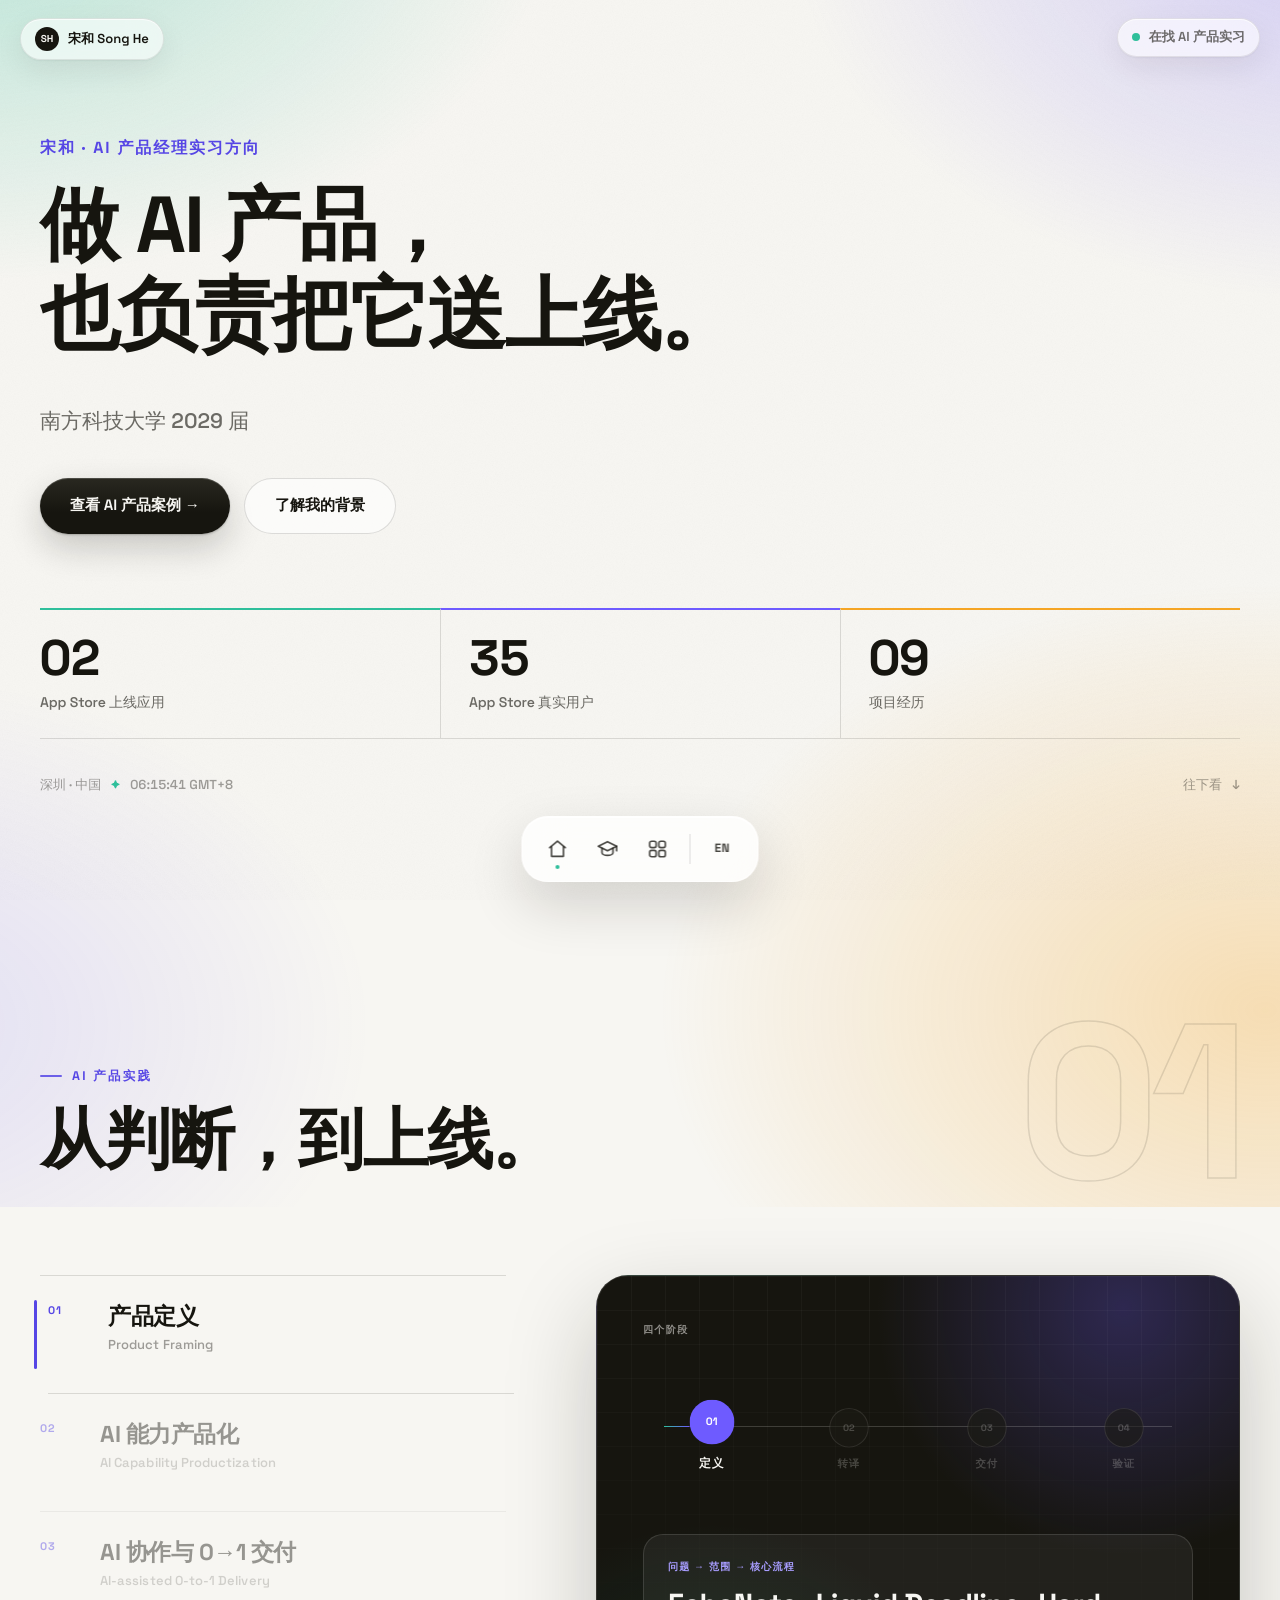
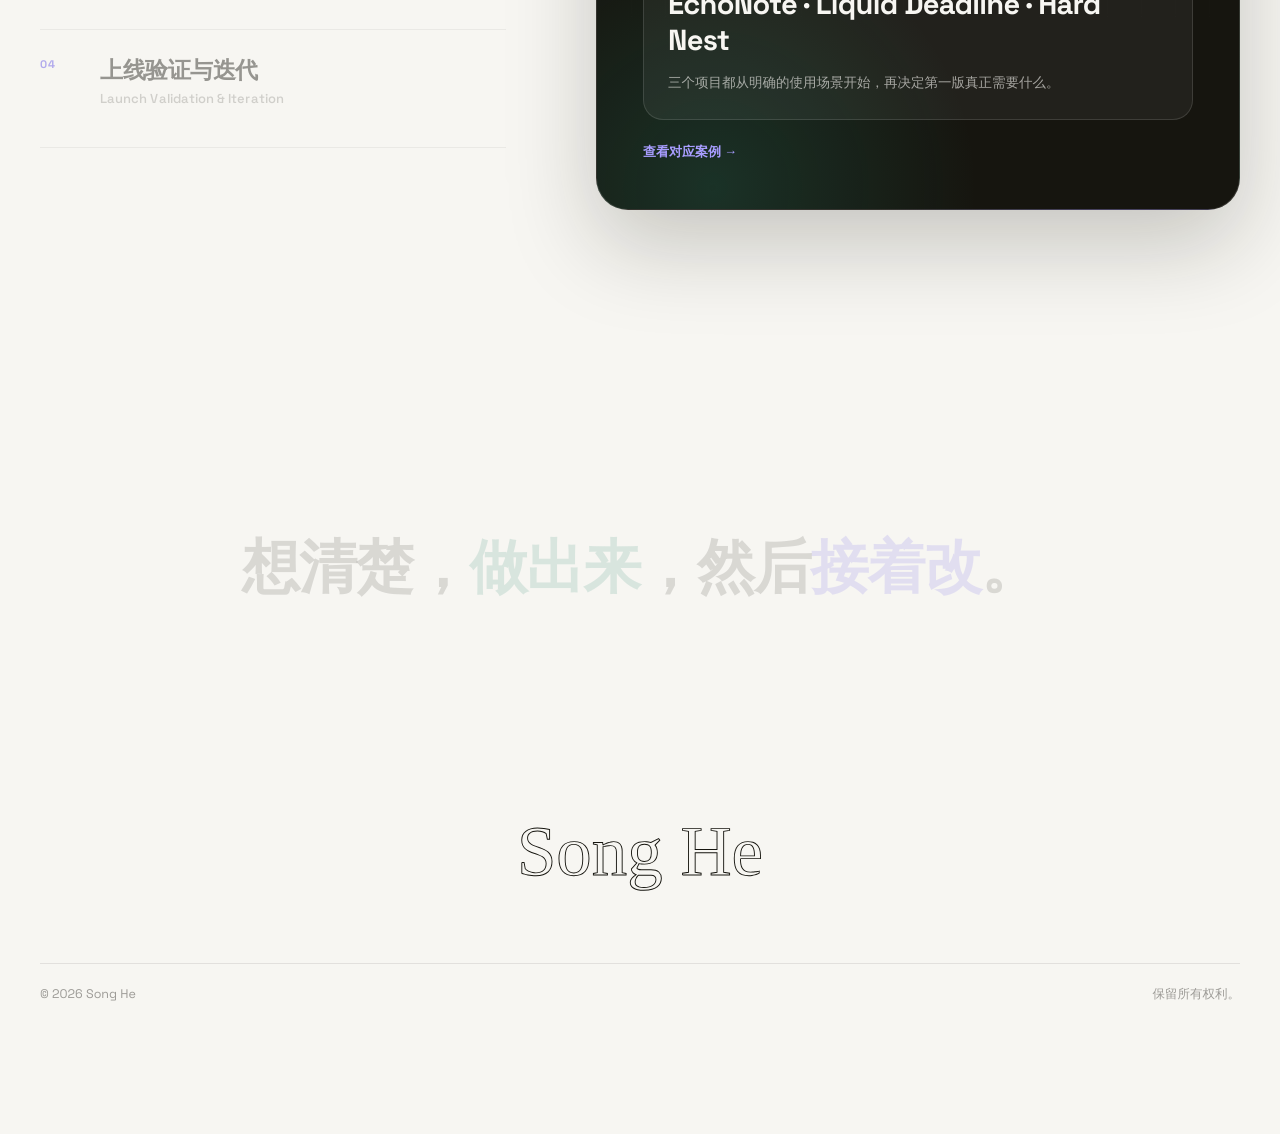
==== commit f8f26edd: "Beauty pass: ambient aurora, Space Grotesk, refined details - Fix stacking bug that hid all fixed ba" ====
--- a/index.html
+++ b/index.html
@@ -21,7 +21,14 @@
     <script>
       document.documentElement.classList.add("js");
     </script>
-    <link rel="stylesheet" href="styles.css?v=20260816-stats-1" />
+    <link
+      rel="preload"
+      href="assets/fonts/space-grotesk-latin-var.woff2"
+      as="font"
+      type="font/woff2"
+      crossorigin
+    />
+    <link rel="stylesheet" href="styles.css?v=20260816-beauty-1" />
   </head>
   <body data-page="home">
     <a class="skip-link" href="#top" data-i18n="skipLink">跳到主体内容</a>
@@ -92,8 +99,8 @@
               <dd class="proof-label" data-i18n="proofUsers">App Store 真实用户</dd>
             </div>
             <div class="proof-item">
-              <dt class="proof-value">04</dt>
-              <dd class="proof-label" data-i18n="proofProjects">真实项目经历</dd>
+              <dt class="proof-value">09</dt>
+              <dd class="proof-label" data-i18n="proofProjects">项目经历</dd>
             </div>
           </dl>
         </div>
@@ -213,6 +220,6 @@
       </div>
     </footer>
 
-    <script src="script.js?v=20260816-stats-1"></script>
+    <script src="script.js?v=20260816-beauty-1"></script>
   </body>
 </html>
--- a/styles.css
+++ b/styles.css
@@ -1,3 +1,18 @@
+/* Latin display voice: Space Grotesk (variable, latin subset only, ~22KB).
+   CJK glyphs fall through to the system stack, so this shapes every Latin
+   word and numeral — headings, stats, the giant section numbers — without
+   touching Chinese text. Self-hosted so it loads fine in mainland China. */
+@font-face {
+  font-family: "Space Grotesk";
+  src: url("assets/fonts/space-grotesk-latin-var.woff2") format("woff2");
+  font-weight: 300 700;
+  font-style: normal;
+  font-display: swap;
+  unicode-range: U+0000-00FF, U+0131, U+0152-0153, U+02BB-02BC, U+02C6, U+02DA,
+    U+02DC, U+0304, U+0308, U+0329, U+2000-206F, U+20AC, U+2122, U+2191, U+2193,
+    U+2212, U+2215, U+FEFF, U+FFFD;
+}
+
 :root {
   color-scheme: light;
   --paper: #f7f6f2;
@@ -13,13 +28,20 @@
   --iris-deep: #5646e5;
   --amber: #f5a524;
   --amber-deep: #b26a05;
+  /* Ambient aurora washes — overridden per page for a shifting mood.
+     The paper grain sits on top at 45%, so these read ~half as strong. */
+  --aura-1: rgba(47, 191, 155, 0.34);
+  --aura-2: rgba(110, 91, 255, 0.26);
+  --aura-3: rgba(245, 165, 36, 0.3);
+  --aura-4: rgba(110, 91, 255, 0.15);
   --max: 1200px;
   --spring: cubic-bezier(0.22, 1, 0.36, 1);
   --motion-fast: 160ms;
   --motion-normal: 320ms;
   --ease-standard: cubic-bezier(0.2, 0, 0, 1);
-  --sans: -apple-system, BlinkMacSystemFont, "SF Pro Display", "SF Pro Text",
-    "PingFang SC", "Hiragino Sans GB", "Microsoft YaHei", "Segoe UI", sans-serif;
+  --sans: "Space Grotesk", -apple-system, BlinkMacSystemFont, "SF Pro Display",
+    "SF Pro Text", "PingFang SC", "Hiragino Sans GB", "Microsoft YaHei",
+    "Segoe UI", sans-serif;
 }
 
 * {
@@ -37,7 +59,10 @@
   margin: 0;
   min-width: 320px;
   overflow-x: clip;
-  background: var(--paper);
+  /* Transparent on purpose: html paints the paper color on the canvas, and
+     the fixed aurora/grain pseudo-layers (z-index -1) sit between the canvas
+     and the content. An opaque body background would hide them entirely. */
+  background: transparent;
   color: var(--ink);
   font-family: var(--sans);
   font-size: 16px;
@@ -46,15 +71,57 @@
   -webkit-font-smoothing: antialiased;
 }
 
-/* Soft paper-grain wash sitting under all content. */
+/* Ambient aurora: huge, soft color fields drifting slowly behind the page.
+   Sits below the paper grain (::after) so the grain dithers the gradients —
+   no banding, and the color feels printed into the paper. */
 body::before {
+  content: "";
+  position: fixed;
+  inset: -24vmax;
+  z-index: -1;
+  pointer-events: none;
+  background:
+    radial-gradient(50% 42% at 14% 12%, var(--aura-1), transparent 64%),
+    radial-gradient(44% 38% at 87% 15%, var(--aura-2), transparent 66%),
+    radial-gradient(50% 44% at 83% 87%, var(--aura-3), transparent 64%),
+    radial-gradient(38% 34% at 10% 88%, var(--aura-4), transparent 68%);
+  animation: auraDrift 44s ease-in-out infinite alternate;
+}
+
+/* Fine paper grain over the aurora, so the color feels printed rather than
+   lit. Inline SVG noise — no asset request, tiles crisply at any size. */
+body::after {
   content: "";
   position: fixed;
   inset: 0;
   z-index: -1;
-  background: url("assets/paper-field.jpg") center / cover no-repeat;
-  opacity: 0.45;
   pointer-events: none;
+  background: url("data:image/svg+xml,%3Csvg xmlns='http://www.w3.org/2000/svg' width='240' height='240'%3E%3Cfilter id='n'%3E%3CfeTurbulence type='fractalNoise' baseFrequency='0.9' numOctaves='2' stitchTiles='stitch'/%3E%3CfeColorMatrix type='saturate' values='0'/%3E%3C/filter%3E%3Crect width='100%25' height='100%25' filter='url(%23n)'/%3E%3C/svg%3E")
+    repeat;
+  background-size: 240px 240px;
+  opacity: 0.05;
+}
+
+/* Each page leans the ambient light toward its own accent. */
+body[data-page="education"] {
+  --aura-1: rgba(47, 191, 155, 0.4);
+  --aura-2: rgba(47, 191, 155, 0.18);
+  --aura-3: rgba(245, 165, 36, 0.26);
+  --aura-4: rgba(110, 91, 255, 0.14);
+}
+
+body[data-page="work"] {
+  --aura-1: rgba(110, 91, 255, 0.28);
+  --aura-2: rgba(47, 191, 155, 0.24);
+  --aura-3: rgba(245, 165, 36, 0.28);
+  --aura-4: rgba(110, 91, 255, 0.17);
+}
+
+body[data-page="contact"] {
+  --aura-1: rgba(245, 165, 36, 0.34);
+  --aura-2: rgba(47, 191, 155, 0.2);
+  --aura-3: rgba(110, 91, 255, 0.2);
+  --aura-4: rgba(245, 165, 36, 0.14);
 }
 
 h1,
@@ -103,6 +170,15 @@
 }
 
 /* ── keyframes ─────────────────────────────────────────────────────── */
+
+@keyframes auraDrift {
+  from {
+    transform: translate3d(-1.6%, -1.2%, 0) scale(1);
+  }
+  to {
+    transform: translate3d(1.8%, 1.6%, 0) scale(1.07);
+  }
+}
 
 @keyframes riseUp {
   from {
@@ -195,7 +271,10 @@
   background: var(--panel);
   -webkit-backdrop-filter: blur(16px) saturate(150%);
   backdrop-filter: blur(16px) saturate(150%);
-  box-shadow: 0 10px 30px rgba(22, 21, 15, 0.07);
+  box-shadow:
+    inset 0 1px 0 rgba(255, 255, 255, 0.7),
+    0 1px 2px rgba(22, 21, 15, 0.05),
+    0 10px 30px rgba(22, 21, 15, 0.07);
   font-size: 13px;
   font-weight: 600;
 }
@@ -244,15 +323,21 @@
 }
 
 .btn-dark {
-  background: var(--ink);
+  background: linear-gradient(180deg, #292820, var(--ink) 62%);
   color: var(--paper);
-  box-shadow: 0 14px 34px rgba(22, 21, 15, 0.2);
+  box-shadow:
+    inset 0 1px 0 rgba(255, 255, 255, 0.16),
+    0 1px 2px rgba(22, 21, 15, 0.24),
+    0 14px 34px rgba(22, 21, 15, 0.2);
 }
 
 .btn-dark:hover,
 .btn-dark:focus-visible {
   transform: translateY(-2px) scale(1.02);
-  box-shadow: 0 20px 44px rgba(22, 21, 15, 0.26);
+  box-shadow:
+    inset 0 1px 0 rgba(255, 255, 255, 0.2),
+    0 1px 2px rgba(22, 21, 15, 0.24),
+    0 20px 44px rgba(22, 21, 15, 0.28);
   outline: none;
 }
 
@@ -272,12 +357,29 @@
 }
 
 .kicker {
+  display: flex;
+  align-items: center;
+  gap: 10px;
   margin: 0 0 16px;
   font-size: 12.5px;
   font-weight: 750;
   letter-spacing: 0.18em;
   text-transform: uppercase;
   color: var(--sec-accent, var(--ink-muted));
+}
+
+.kicker::before {
+  content: "";
+  flex: none;
+  width: 22px;
+  height: 2px;
+  border-radius: 2px;
+  background: currentColor;
+  opacity: 0.85;
+}
+
+.contact .kicker {
+  justify-content: center;
 }
 
 /* CJK glyphs are full-width boxes: tight tracking collides them and sub-1.1
@@ -321,7 +423,7 @@
   line-height: 0.8;
   letter-spacing: -0.04em;
   color: transparent;
-  -webkit-text-stroke: 1.5px rgba(22, 21, 15, 0.09);
+  -webkit-text-stroke: 1.5px rgba(22, 21, 15, 0.12);
   pointer-events: none;
   user-select: none;
 }
@@ -1985,17 +2087,31 @@
   display: grid;
   grid-template-columns: repeat(3, minmax(0, 1fr));
   margin-top: clamp(48px, 6vw, 74px);
-  border-top: 1px solid rgba(22, 21, 15, 0.13);
   border-bottom: 1px solid rgba(22, 21, 15, 0.13);
 }
 
+/* Each column carries its own accent rule up top — a quiet editorial nod
+   to the three-color system. */
 .proof-item {
   display: grid;
   align-content: center;
   gap: 10px;
   min-height: 118px;
   padding: 24px clamp(16px, 2.2vw, 28px);
+  border-top: 2px solid var(--proof-accent, rgba(22, 21, 15, 0.13));
   border-left: 1px solid rgba(22, 21, 15, 0.13);
+}
+
+.proof-item:nth-child(1) {
+  --proof-accent: var(--mint);
+}
+
+.proof-item:nth-child(2) {
+  --proof-accent: var(--iris);
+}
+
+.proof-item:nth-child(3) {
+  --proof-accent: var(--amber);
 }
 
 .proof-item:first-child {
@@ -2009,7 +2125,7 @@
   font-size: clamp(34px, 3.9vw, 52px);
   font-weight: 860;
   line-height: 1;
-  letter-spacing: -0.04em;
+  letter-spacing: -0.02em;
   font-variant-numeric: tabular-nums;
 }
 
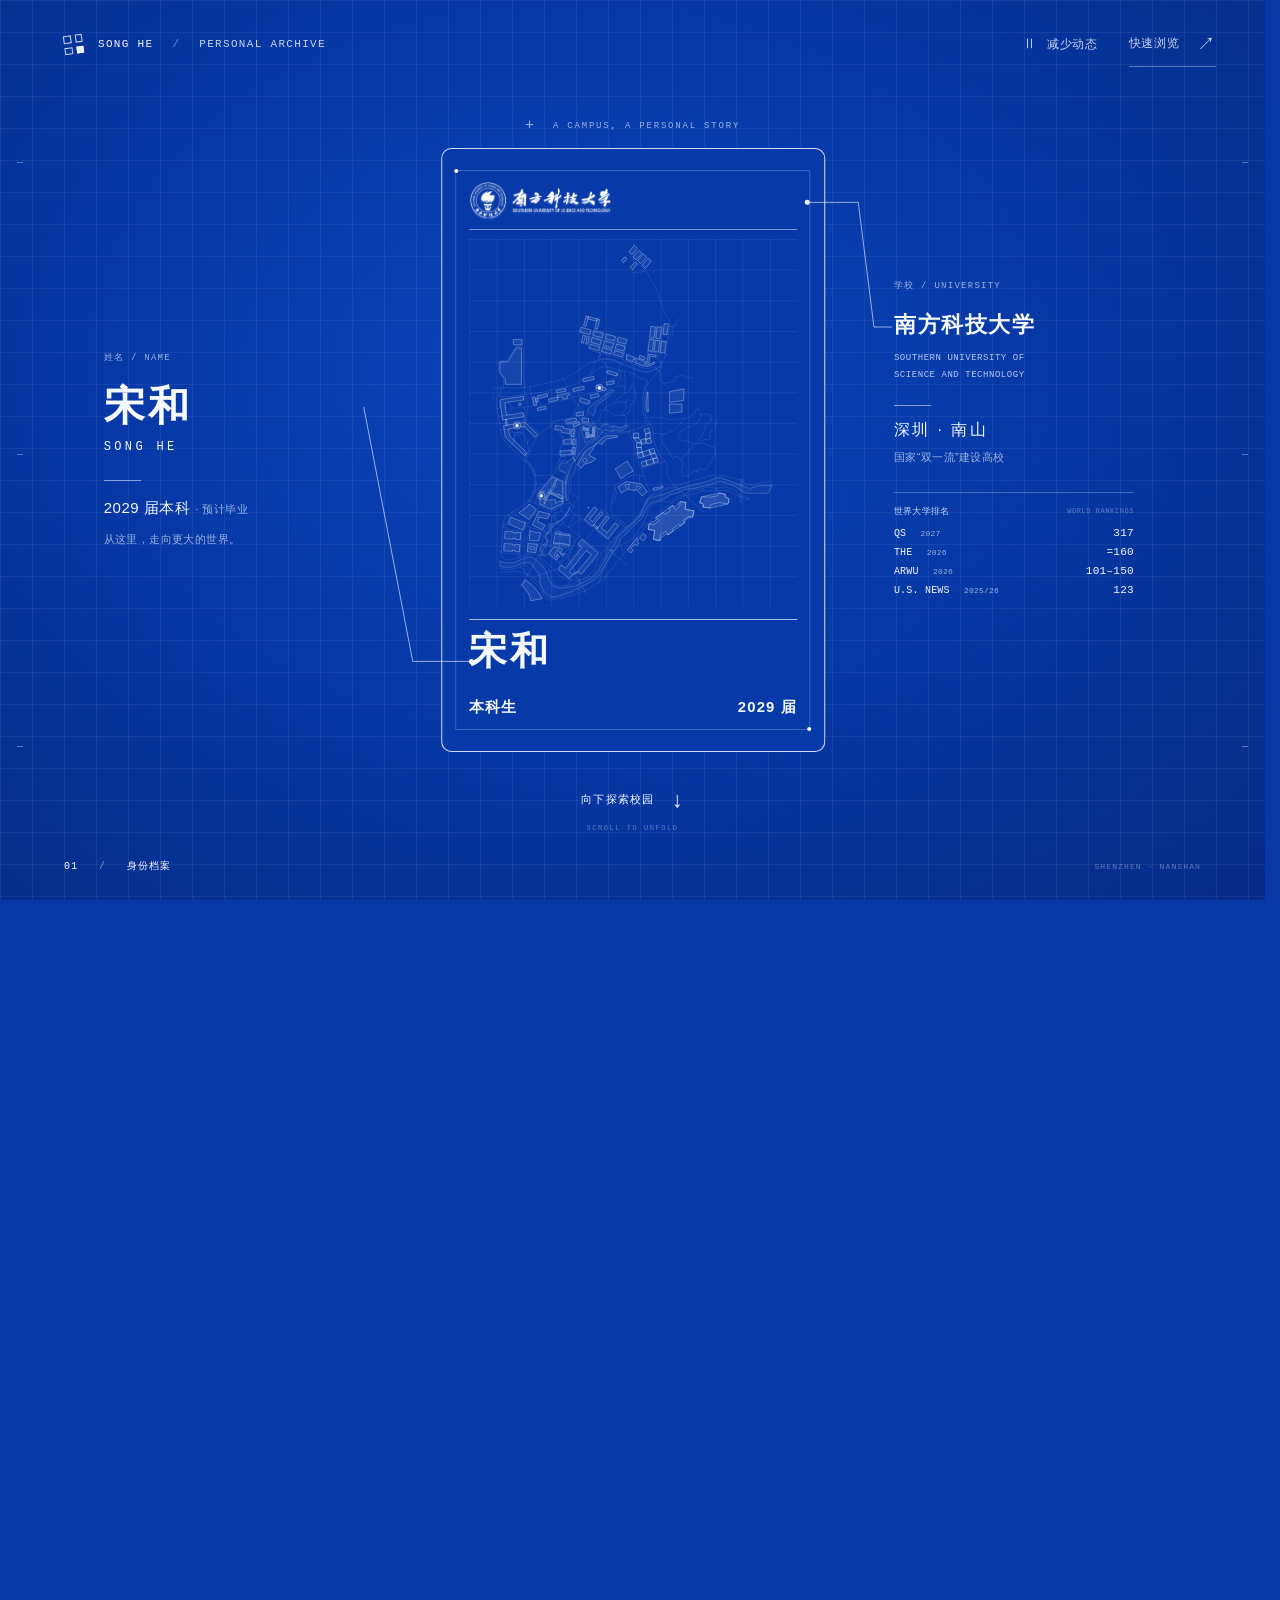
==== commit c1f3586e: "Remove dead homepage code and cut page weight Cleanup - script.js: drop the old homepage's capabilit" ====
--- a/index.html
+++ b/index.html
@@ -1,225 +1,178 @@
 <!doctype html>
 <html lang="zh-CN">
   <head>
-    <meta charset="utf-8" />
-    <meta name="viewport" content="width=device-width, initial-scale=1" />
-    <title>宋和 | AI 产品经理方向</title>
-    <meta
-      name="description"
-      content="宋和的 AI 产品经理作品集：从问题定义、体验设计到 AI 协作交付与公开上线。"
-    />
-    <meta property="og:title" content="宋和 | AI 产品经理方向" />
-    <meta
-      property="og:description"
-      content="宋和的 AI 产品经理作品集：从问题定义、体验设计到 AI 协作交付与公开上线。"
-    />
-    <meta property="og:type" content="website" />
-    <link
-      rel="icon"
-      href="data:image/svg+xml,%3Csvg xmlns='http://www.w3.org/2000/svg' viewBox='0 0 100 100'%3E%3Crect width='100' height='100' rx='24' fill='%2316150F'/%3E%3Ctext x='50' y='64' font-size='35' text-anchor='middle' fill='%23F7F6F2' font-family='sans-serif' font-weight='800'%3ESH%3C/text%3E%3C/svg%3E"
-    />
-    <script>
-      document.documentElement.classList.add("js");
-    </script>
-    <link
-      rel="preload"
-      href="assets/fonts/space-grotesk-latin-var.woff2"
-      as="font"
-      type="font/woff2"
-      crossorigin
-    />
-    <link rel="stylesheet" href="styles.css?v=20260816-beauty-1" />
+    <meta charset="UTF-8">
+    <base href="/demos/blueprint-campus/">
+    <link rel="canonical" href="https://www.moorn.online/">
+    <meta name="viewport" content="width=device-width, initial-scale=1.0">
+    <meta name="theme-color" content="#0738a5">
+    <meta name="description" content="宋和的校园个人档案。从南方科技大学的一张校园卡，走进科研、书院与校园经历。">
+    <title>宋和 · 校园蓝图</title>
+    <link rel="icon" href="data:image/svg+xml,%3Csvg xmlns='http://www.w3.org/2000/svg' viewBox='0 0 40 40'%3E%3Crect width='40' height='40' rx='7' fill='%230738a5'/%3E%3Cpath d='M10 10h20v20H10zM20 10v20M10 20h20' fill='none' stroke='white'/%3E%3C/svg%3E">
+    <link rel="stylesheet" href="./styles.css">
+    <link rel="modulepreload" href="./vendor/three.module.min.js">
+    <link rel="modulepreload" href="./vendor/three.core.min.js">
+    <link rel="modulepreload" href="./interior-scene.js">
+    <link rel="modulepreload" href="./entrance-scene.js">
+    <link rel="modulepreload" href="./entrance-anchor.js">
+    <link rel="preload" href="./assets/campus-data.json" as="fetch" crossorigin>
+    <script type="module" src="./app.js?v=20261003-perf"></script>
   </head>
-  <body data-page="home">
-    <a class="skip-link" href="#top" data-i18n="skipLink">跳到主体内容</a>
+  <body>
+    <a class="skip-link" href="/#main-content">跳到个人档案</a>
 
-    <a class="chip brand-chip" href="index.html">
-      <span class="brand-dot">SH</span>
-      <span>宋和 Song He</span>
-    </a>
-    <div class="chip status-chip" role="status">
-      <span class="status-dot" aria-hidden="true"></span>
-      <span data-i18n="statusPill">在找 AI 产品实习</span>
-    </div>
+    <header class="site-header">
+      <a class="archive-brand" href="../../index.html" aria-label="宋和，返回个人主页">
+        <span class="brand-mark" aria-hidden="true"><i></i><i></i><i></i><i></i></span>
+        <span>SONG HE <span class="brand-divider">/</span> <span class="brand-caption">PERSONAL ARCHIVE</span></span>
+      </a>
+      <nav class="header-actions" aria-label="页面选项">
+        <button id="motion-toggle" class="text-button" type="button" aria-pressed="false" aria-label="减少页面动态效果"><span class="motion-icon" aria-hidden="true">Ⅱ</span><span class="motion-label">减少动态</span></button>
+        <button id="open-summary" class="text-button summary-trigger" type="button">快速浏览 <span aria-hidden="true">↗</span></button>
+      </nav>
+    </header>
 
-    <nav class="dock" data-dock aria-label="主导航">
-      <a class="dock-item" href="index.html">
-        <svg viewBox="0 0 24 24" aria-hidden="true">
-          <path d="M3.5 10.5 12 3.5l8.5 7" />
-          <path d="M5.5 9.5V20h13V9.5" />
-        </svg>
-        <span class="dock-label" data-i18n="dockHome">首页</span>
-      </a>
-      <a class="dock-item" href="education.html">
-        <svg viewBox="0 0 24 24" aria-hidden="true">
-          <path d="M12 4 22 9l-10 5L2 9l10-5Z" />
-          <path d="M6 11.3V16c0 1.6 2.7 3 6 3s6-1.4 6-3v-4.7" />
-          <path d="M22 9v5" />
-        </svg>
-        <span class="dock-label" data-i18n="dockEducation">教育</span>
-      </a>
-      <a class="dock-item" href="work.html">
-        <svg viewBox="0 0 24 24" aria-hidden="true">
-          <rect x="3.5" y="3.5" width="7" height="7" rx="2" />
-          <rect x="13.5" y="3.5" width="7" height="7" rx="2" />
-          <rect x="3.5" y="13.5" width="7" height="7" rx="2" />
-          <rect x="13.5" y="13.5" width="7" height="7" rx="2" />
-        </svg>
-        <span class="dock-label" data-i18n="dockWork">案例</span>
-      </a>
-      <span class="dock-sep" aria-hidden="true"></span>
-      <button class="dock-item dock-lang" type="button" data-lang-toggle aria-label="Switch language">
-        <span data-lang-current>EN</span>
-        <span class="dock-label" data-i18n="dockLang">语言</span>
-      </button>
-    </nav>
+    <main id="main-content">
+      <section id="journey" aria-label="从校园卡走进校园">
+        <div id="stage">
+          <div class="blueprint-grid" aria-hidden="true"></div>
+          <div class="edge-reference edge-reference-left" aria-hidden="true"><span></span><span></span><span></span></div>
+          <div class="edge-reference edge-reference-right" aria-hidden="true"><span></span><span></span><span></span></div>
+          <div id="scene-layer" aria-hidden="true"></div>
 
-    <main id="top">
-      <section class="hero hero-product">
-        <div class="hero-inner">
-          <p class="hero-eyebrow" data-i18n="heroEyebrow">宋和 · AI 产品经理实习方向</p>
-          <h1 class="hero-promise" data-i18n="heroTitle">做 AI 产品，也负责把它送上线。</h1>
-          <p class="hero-role" data-i18n="heroRole">
-            南方科技大学 2029 届
-          </p>
-          <div class="hero-cta">
-            <a class="btn btn-dark" href="https://www.moorn.online/work.html" data-i18n="ctaApp"
-              >查看 AI 产品案例 →</a
-            >
-            <a class="btn btn-ghost" href="education.html" data-i18n="ctaProfile">了解我的背景</a>
+          <div id="identity-area">
+            <div class="identity-eyebrow"><span class="small-cross" aria-hidden="true">+</span> A CAMPUS, A PERSONAL STORY</div>
+
+            <aside id="personal-note" class="identity-note personal-note">
+              <p class="note-eyebrow">姓名 / NAME</p>
+              <h1>宋和<span>SONG HE</span></h1>
+              <div class="note-separator"></div>
+              <p class="graduation">2029 届本科 <span>· 预计毕业</span></p>
+              <p class="note-secondary">从这里，走向更大的世界。</p>
+            </aside>
+
+            <article id="student-card" aria-label="宋和的南方科技大学本科生校园卡，蓝图样式">
+              <div class="card-inner-border" aria-hidden="true"></div>
+              <span class="card-node card-node-top" aria-hidden="true"></span>
+              <span class="card-node card-node-bottom" aria-hidden="true"></span>
+              <div class="card-school">
+                <img class="school-logo" src="./assets/sustech-logo.png" alt="南方科技大学校徽及中英文校名" width="433" height="86">
+              </div>
+              <div class="card-plan-field">
+                <img id="card-map" src="./assets/campus-plan.svg" alt="南方科技大学校园俯视蓝图，向下滚动展开" width="1522" height="1914" fetchpriority="high">
+              </div>
+              <div class="card-holder"><strong>宋和</strong></div>
+              <div class="card-student-type"><span>本科生</span><span>2029 届</span></div>
+            </article>
+
+            <aside id="school-note" class="identity-note school-note">
+              <p class="note-eyebrow">学校 / UNIVERSITY</p>
+              <h2>南方科技大学</h2>
+              <p class="school-english">SOUTHERN UNIVERSITY OF<br>SCIENCE AND TECHNOLOGY</p>
+              <div class="note-separator"></div>
+              <p class="school-location">深圳 · 南山</p>
+              <p class="note-secondary school-status">国家“双一流”建设高校</p>
+              <div class="rankings" aria-label="南方科技大学世界大学排名，各项年份不同">
+                <p class="rankings-heading">世界大学排名 <span>WORLD RANKINGS</span></p>
+                <dl>
+                  <div><dt>QS <span>2027</span></dt><dd>317</dd></div>
+                  <div><dt>THE <span>2026</span></dt><dd>=160</dd></div>
+                  <div><dt>ARWU <span>2026</span></dt><dd>101–150</dd></div>
+                  <div><dt>U.S. NEWS <span>2025/26</span></dt><dd>123</dd></div>
+                </dl>
+              </div>
+            </aside>
+            <svg id="identity-lines" xmlns="http://www.w3.org/2000/svg" aria-hidden="true"></svg>
           </div>
 
-          <dl class="delivery-proof" aria-label="关键数据" data-i18n-aria-label="proofAria" data-rise>
-            <div class="proof-item">
-              <dt class="proof-value">02</dt>
-              <dd class="proof-label" data-i18n="proofApps">App Store 上线应用</dd>
+          <div id="campus-ui">
+            <div id="campus-intro">
+              <p class="section-eyebrow">SUSTECH / CAMPUS ATLAS</p>
+              <h2>我的经历，<br>在校园里展开。</h2>
+              <p>选择一处建筑，走进一段经历。</p>
             </div>
-            <div class="proof-item">
-              <dt class="proof-value">35</dt>
-              <dd class="proof-label" data-i18n="proofUsers">App Store 真实用户</dd>
+
+            <button id="pin-research" class="landmark" type="button" data-location="research" aria-label="进入工学院南楼，查看科研经历">
+              <span class="landmark-node" aria-hidden="true"><i></i></span>
+              <span class="landmark-leader" aria-hidden="true"></span>
+              <span class="landmark-label"><span class="landmark-category">科研经历 <b aria-hidden="true">↗</b></span><span class="landmark-place">工学院南楼</span></span>
+            </button>
+            <button id="pin-college" class="landmark" type="button" data-location="college" aria-label="进入学生宿舍15栋，查看书院经历">
+              <span class="landmark-node" aria-hidden="true"><i></i></span>
+              <span class="landmark-leader" aria-hidden="true"></span>
+              <span class="landmark-label"><span class="landmark-category">书院经历 <b aria-hidden="true">↗</b></span><span class="landmark-place">学生宿舍 15 栋</span></span>
+            </button>
+            <button id="pin-campus" class="landmark" type="button" data-location="campus" aria-label="进入南科大中心，查看校园经历">
+              <span class="landmark-node" aria-hidden="true"><i></i></span>
+              <span class="landmark-leader" aria-hidden="true"></span>
+              <span class="landmark-label"><span class="landmark-category">校园经历 <b aria-hidden="true">↗</b></span><span class="landmark-place">南科大中心</span></span>
+            </button>
+
+            <div id="map-controls" aria-label="校园视角控制">
+              <span class="controls-caption">视角</span>
+              <button type="button" data-action="rotate-left" aria-label="向左旋转校园"><span aria-hidden="true">↶</span></button>
+              <button type="button" data-action="rotate-right" aria-label="向右旋转校园"><span aria-hidden="true">↷</span></button>
+              <span class="control-divider" aria-hidden="true"></span>
+              <button type="button" data-action="plan">俯视</button>
+              <button type="button" data-action="reset">复位</button>
+              <button type="button" data-action="identity">回到校园卡</button>
             </div>
-            <div class="proof-item">
-              <dt class="proof-value">09</dt>
-              <dd class="proof-label" data-i18n="proofProjects">项目经历</dd>
-            </div>
-          </dl>
-        </div>
-        <div class="hero-baseline">
-          <p>
-            <span data-i18n="heroLoc">深圳 · 中国</span>
-            <span class="baseline-sep" aria-hidden="true">✦</span>
-            <span><span data-clock>--:--:--</span> GMT+8</span>
-          </p>
-          <p class="baseline-hint"><span data-i18n="heroHint">往下看</span> ↓</p>
-        </div>
-      </section>
-
-      <section class="section capability-section" data-capability-story data-capability-step="0">
-        <span class="sec-num" aria-hidden="true">01</span>
-        <div class="section-inner">
-          <div class="capability-head">
-            <p class="kicker" data-rise data-i18n="capKicker">AI 产品实践</p>
-            <h2 class="sec-title" data-rise data-delay="1" data-i18n="capTitle">从判断，到上线。</h2>
+            <p class="map-gesture">拖动旋转 · 向上滚动返回</p>
+            <p id="map-note">建筑轮廓依据地图绘制；楼高、门位及室内为示意。</p>
+            <p class="map-attribution">地图数据 © <a href="https://www.openstreetmap.org/copyright" target="_blank" rel="noopener noreferrer">OpenStreetMap contributors</a></p>
           </div>
 
-          <div class="capability-story-layout">
-            <div
-              class="capability-steps"
-              role="group"
-              aria-label="AI 产品实践的四个关键步骤"
-              data-i18n-aria-label="capStepsAria"
-            >
-              <button
-                class="capability-step is-active"
-                type="button"
-                data-capability-step-button="0"
-                aria-pressed="true"
-              >
-                <span class="capability-step-no">01</span>
-                <span class="capability-step-copy">
-                  <strong data-i18n="capFrameTitle">产品定义</strong>
-                  <small data-i18n-alt="capFrameTitle">Product Framing</small>
-                </span>
-              </button>
-              <button
-                class="capability-step"
-                type="button"
-                data-capability-step-button="1"
-                aria-pressed="false"
-              >
-                <span class="capability-step-no">02</span>
-                <span class="capability-step-copy">
-                  <strong data-i18n="capAiTitle">AI 能力产品化</strong>
-                  <small data-i18n-alt="capAiTitle">AI Capability Productization</small>
-                </span>
-              </button>
-              <button
-                class="capability-step"
-                type="button"
-                data-capability-step-button="2"
-                aria-pressed="false"
-              >
-                <span class="capability-step-no">03</span>
-                <span class="capability-step-copy">
-                  <strong data-i18n="capDeliveryTitle">AI 协作与 0→1 交付</strong>
-                  <small data-i18n-alt="capDeliveryTitle">AI-assisted 0-to-1 Delivery</small>
-                </span>
-              </button>
-              <button
-                class="capability-step"
-                type="button"
-                data-capability-step-button="3"
-                aria-pressed="false"
-              >
-                <span class="capability-step-no">04</span>
-                <span class="capability-step-copy">
-                  <strong data-i18n="capValidateTitle">上线验证与迭代</strong>
-                  <small data-i18n-alt="capValidateTitle">Launch Validation &amp; Iteration</small>
-                </span>
-              </button>
-            </div>
+          <div id="scroll-cue">
+            <button type="button" data-action="explore"><span>向下探索校园</span><span class="scroll-arrow" aria-hidden="true">↓</span></button>
+            <span class="scroll-caption">SCROLL TO UNFOLD</span>
+          </div>
 
-            <div class="capability-visual" aria-live="polite">
-              <div class="capability-visual-top">
-                <span data-i18n="capVisualLabel">四个阶段</span>
-              </div>
-              <div class="capability-route" aria-hidden="true">
-                <span class="capability-route-track"><i class="capability-route-fill"></i></span>
-                <span class="route-node is-reached"><i>01</i><b data-i18n="routeFrame">定义</b></span>
-                <span class="route-node"><i>02</i><b data-i18n="routeAi">转译</b></span>
-                <span class="route-node"><i>03</i><b data-i18n="routeDelivery">交付</b></span>
-                <span class="route-node"><i>04</i><b data-i18n="routeValidate">验证</b></span>
-              </div>
-              <div class="capability-signal" data-capability-stage-copy>
-                <span class="capability-signal-kicker" data-capability-stage-kicker>问题 → 范围 → 核心流程</span>
-                <strong data-capability-stage-title>EchoNote · Liquid Deadline · Hard Nest</strong>
-                <p data-capability-stage-proof>三个项目都从明确的使用场景开始，再决定第一版真正需要什么。</p>
-              </div>
-              <a class="capability-stage-link" href="work.html#cases" data-i18n="capCaseLink">查看对应案例 →</a>
-            </div>
+          <div class="stage-footer">
+            <p id="chapter-label">01 <span>/</span> 身份档案</p>
+            <p id="scene-status" role="status" aria-live="polite"></p>
+            <span class="coordinate-label" aria-hidden="true">SHENZHEN · NANSHAN</span>
           </div>
+          <p id="loading-note" role="status">正在展开校园蓝图…</p>
         </div>
-      </section>
-
-      <section class="kinetic" data-kinetic>
-        <p
-          class="kinetic-text"
-          data-kinetic-text
-          aria-label="想清楚，做出来，然后接着改。"
-        ></p>
       </section>
     </main>
 
-    <footer class="site-footer">
-      <svg class="signature" data-signature viewBox="0 0 640 190" aria-hidden="true">
-        <text class="sig-text" x="50%" y="62%" text-anchor="middle">Song He</text>
-      </svg>
-      <div class="foot-meta">
-        <span>© <span data-year>2026</span> Song He</span>
-        <span data-i18n="footRights">保留所有权利。</span>
+    <section id="detail-view" aria-labelledby="detail-title" hidden>
+      <div class="detail-grid" aria-hidden="true"></div>
+      <div class="detail-topbar">
+        <button id="back-campus" class="text-button" type="button"><span aria-hidden="true">←</span> 返回校园</button>
+        <p id="detail-venue">校园 / 工学院南楼 / 科研经历</p>
       </div>
-    </footer>
+      <div class="detail-content">
+        <div class="drawing-register" aria-hidden="true"><span id="detail-drawing">01 / LABORATORY</span><span>SONG HE</span></div>
+        <p id="detail-kicker" class="section-eyebrow">RESEARCH LOG / 01</p>
+        <h2 id="detail-title">马昱欣<br>实验室</h2>
+        <p id="detail-subtitle">可视化方向</p>
+        <div class="detail-rule" aria-hidden="true"><i></i></div>
+        <div id="detail-body"></div>
+        <nav class="detail-navigation" aria-label="探索其他经历">
+          <button type="button" data-location="research">科研经历 <span aria-hidden="true">↗</span></button>
+          <button type="button" data-location="college">书院经历 <span aria-hidden="true">↗</span></button>
+          <button type="button" data-location="campus">校园经历 <span aria-hidden="true">↗</span></button>
+        </nav>
+      </div>
+      <div class="scene-register" aria-hidden="true"><span id="scene-register-number">01</span><div><strong id="scene-register-title">可视化实验室</strong><small id="scene-register-caption">LABORATORY / RESEARCH</small></div></div>
+      <p class="detail-scene-note">空间为蓝图示意</p>
+    </section>
 
-    <script src="script.js?v=20260816-beauty-1"></script>
+    <dialog id="quick-view" aria-labelledby="quick-title">
+      <button id="close-summary" class="icon-button" type="button" aria-label="关闭快速浏览">×</button>
+      <p class="section-eyebrow">SONG HE / PERSONAL ARCHIVE</p>
+      <h2 id="quick-title">宋和</h2>
+      <p class="quick-identity">南方科技大学 · 2029 届本科（预计）</p>
+      <p class="quick-intro">科研、书院与校园生活，构成我的大学经历。</p>
+      <nav class="quick-chapters" aria-label="直接查看经历">
+        <button type="button" data-location="research"><span><strong>科研经历</strong><small>工学院南楼 · 马昱欣实验室</small></span><span aria-hidden="true">↗</span></button>
+        <button type="button" data-location="college"><span><strong>书院经历</strong><small>树仁书院学生会秘书处 · 学生发展与指导中心</small></span><span aria-hidden="true">↗</span></button>
+        <button type="button" data-location="campus"><span><strong>校园经历</strong><small>校园提案一等奖 · 国创比赛</small></span><span aria-hidden="true">↗</span></button>
+      </nav>
+      <div class="quick-links"><a href="../../work.html">查看作品 <span aria-hidden="true">↗</span></a><a href="../../education.html">教育经历 <span aria-hidden="true">↗</span></a><a href="../../index.html">个人主页 <span aria-hidden="true">↗</span></a></div>
+    </dialog>
+    <noscript><div class="noscript-note">校园漫游需要启用 JavaScript。你也可以直接<a href="../../work.html">查看我的作品</a>。</div></noscript>
   </body>
 </html>
--- a/styles.css
+++ b/styles.css
@@ -180,26 +180,6 @@
   }
 }
 
-@keyframes riseUp {
-  from {
-    transform: translateY(112%);
-  }
-  to {
-    transform: translateY(0);
-  }
-}
-
-@keyframes fadeIn {
-  from {
-    opacity: 0;
-    transform: translateY(14px);
-  }
-  to {
-    opacity: 1;
-    transform: translateY(0);
-  }
-}
-
 @keyframes pulseDot {
   0%,
   100% {
@@ -207,26 +187,6 @@
   }
   60% {
     box-shadow: 0 0 0 7px rgba(47, 191, 155, 0);
-  }
-}
-
-@keyframes previewFloat {
-  0%,
-  100% {
-    transform: translateY(0) rotate(-0.6deg);
-  }
-  50% {
-    transform: translateY(-12px) rotate(0.6deg);
-  }
-}
-
-@keyframes hintBob {
-  0%,
-  100% {
-    transform: translateY(0);
-  }
-  50% {
-    transform: translateY(4px);
   }
 }
 
@@ -436,10 +396,6 @@
   --sec-accent: var(--amber-deep);
 }
 
-.showcase {
-  --sec-accent: #b94d16;
-}
-
 .work {
   --sec-accent: var(--iris-deep);
 }
@@ -593,156 +549,6 @@
   font-size: 12px;
   font-weight: 800;
   letter-spacing: 0.04em;
-}
-
-/* ── hero ──────────────────────────────────────────────────────────── */
-
-.hero {
-  position: relative;
-  min-height: 100svh;
-  display: flex;
-  align-items: center;
-  padding: 120px 24px 150px;
-  overflow: clip;
-}
-
-.hero-inner {
-  position: relative;
-  z-index: 1;
-  width: min(var(--max), 100%);
-  margin-inline: auto;
-}
-
-.hero-hello {
-  margin: 0 0 10px;
-  color: var(--ink-muted);
-  font-size: clamp(16px, 1.9vw, 21px);
-  font-weight: 650;
-  animation: fadeIn 0.9s var(--spring) 0.05s both;
-}
-
-.hero-name {
-  margin: 0;
-  display: grid;
-  gap: clamp(2px, 1vw, 10px);
-}
-
-.mask {
-  display: block;
-  overflow: hidden;
-  padding-bottom: 0.06em;
-  margin-bottom: -0.06em;
-}
-
-.line {
-  display: inline-block;
-  line-height: 0.98;
-  animation: riseUp 1s var(--spring) both;
-}
-
-.line-zh {
-  font-size: clamp(88px, 15vw, 196px);
-  font-weight: 900;
-  letter-spacing: -0.02em;
-  animation-delay: 0.12s;
-}
-
-.line-en {
-  font-size: clamp(40px, 7vw, 96px);
-  font-weight: 800;
-  letter-spacing: 0.05em;
-  color: transparent;
-  -webkit-text-stroke: 2px var(--ink);
-  animation-delay: 0.26s;
-}
-
-.hero-role {
-  margin: clamp(22px, 3vw, 34px) 0 0;
-  color: var(--ink-muted);
-  font-size: clamp(16px, 2vw, 21px);
-  font-weight: 550;
-  animation: fadeIn 1s var(--spring) 0.5s both;
-}
-
-.hero-cta {
-  display: flex;
-  flex-wrap: wrap;
-  gap: 14px;
-  margin-top: 38px;
-  animation: fadeIn 1s var(--spring) 0.66s both;
-}
-
-.hero-baseline {
-  position: absolute;
-  left: 24px;
-  right: 24px;
-  bottom: 104px;
-  z-index: 1;
-  display: flex;
-  justify-content: space-between;
-  gap: 16px;
-  width: min(var(--max), calc(100% - 48px));
-  margin-inline: auto;
-  animation: fadeIn 1s ease 0.9s both;
-}
-
-.hero-baseline p {
-  margin: 0;
-  display: flex;
-  align-items: center;
-  gap: 10px;
-  color: var(--ink-faint);
-  font-size: 13px;
-  font-weight: 550;
-  font-variant-numeric: tabular-nums;
-}
-
-.baseline-sep {
-  color: var(--mint);
-  font-size: 9px;
-}
-
-.baseline-hint {
-  animation: hintBob 2.4s ease-in-out infinite;
-}
-
-/* ── kinetic statement ─────────────────────────────────────────────── */
-
-.kinetic {
-  padding: clamp(90px, 12vw, 150px) 24px;
-  display: flex;
-  justify-content: center;
-}
-
-.kinetic-text {
-  margin: 0;
-  max-width: 900px;
-  text-align: center;
-  font-size: clamp(30px, 4.6vw, 58px);
-  line-height: 1.4;
-  font-weight: 820;
-  letter-spacing: -0.02em;
-}
-
-.kinetic-text .ch {
-  opacity: 0.13;
-  will-change: opacity;
-}
-
-.kinetic-text .ch.sp {
-  white-space: pre;
-}
-
-.kinetic-text .hl-0 {
-  color: var(--mint-deep);
-}
-
-.kinetic-text .hl-1 {
-  color: var(--iris-deep);
-}
-
-.kinetic-text .hl-2 {
-  color: var(--amber-deep);
 }
 
 /* ── education / ID card ───────────────────────────────────────────── */
@@ -1077,21 +883,11 @@
   transition: opacity 420ms ease, transform 320ms var(--spring), box-shadow 320ms ease;
 }
 
-.card:hover,
-.card.is-clickable:focus-visible {
+.card:hover {
   transform: translateY(-7px);
   box-shadow:
     0 34px 80px color-mix(in srgb, var(--accent) 22%, rgba(22, 21, 15, 0.1)),
     inset 0 1px 0 rgba(255, 255, 255, 0.85);
-}
-
-.card.is-clickable {
-  cursor: pointer;
-}
-
-.card.is-clickable:focus-visible {
-  outline: 3px solid color-mix(in srgb, var(--accent) 78%, white);
-  outline-offset: 4px;
 }
 
 .card::after {
@@ -1109,8 +905,7 @@
   pointer-events: none;
 }
 
-.card:hover::after,
-.card.is-clickable:focus-visible::after {
+.card:hover::after {
   opacity: 1;
 }
 
@@ -1123,13 +918,6 @@
   background-size: cover;
 }
 
-.card-media--screenshots {
-  overflow: hidden;
-  background:
-    radial-gradient(circle at 50% 35%, rgba(201, 178, 255, 0.34), transparent 48%),
-    linear-gradient(145deg, #fbfaf7, #ece9e1);
-}
-
 /* No photograph exists for the BCI project, so the card carries a
    frequency-tagged signal motif instead of an unrelated stock image. */
 .card-media--signal {
@@ -1137,26 +925,6 @@
   background-color: #101018;
   background-image: url("data:image/svg+xml,%3Csvg xmlns='http://www.w3.org/2000/svg' viewBox='0 0 320 205' preserveAspectRatio='none'%3E%3Cdefs%3E%3ClinearGradient id='g' x1='0' y1='0' x2='0' y2='1'%3E%3Cstop offset='0' stop-color='%231b2340'/%3E%3Cstop offset='1' stop-color='%230d0d14'/%3E%3C/linearGradient%3E%3C/defs%3E%3Crect width='320' height='205' fill='url(%23g)'/%3E%3Cg fill='none' stroke-width='2' stroke-linecap='round'%3E%3Cpath d='M0 56q10-26 20 0t20 0 20 0 20 0 20 0 20 0 20 0 20 0 20 0 20 0 20 0 20 0 20 0 20 0 20 0' stroke='%230a84ff' opacity='.9'/%3E%3Cpath d='M0 103q15-32 30 0t30 0 30 0 30 0 30 0 30 0 30 0 30 0 30 0 30 0 30 0' stroke='%235ac8fa' opacity='.72'/%3E%3Cpath d='M0 150q22-38 44 0t44 0 44 0 44 0 44 0 44 0 44 0 44 0' stroke='%23bf5af2' opacity='.6'/%3E%3C/g%3E%3Cg fill='%23ffffff' opacity='.5'%3E%3Ccircle cx='268' cy='42' r='3'/%3E%3Ccircle cx='284' cy='42' r='3'/%3E%3Ccircle cx='300' cy='42' r='3'/%3E%3C/g%3E%3C/svg%3E");
   background-size: cover;
-}
-
-.card-screenshot-pair {
-  position: absolute;
-  inset: 0;
-  display: flex;
-  align-items: center;
-  justify-content: center;
-  gap: clamp(10px, 2vw, 18px);
-  padding: clamp(14px, 2.2vw, 22px);
-}
-
-.card-screenshot {
-  width: auto;
-  height: 100%;
-  min-width: 0;
-  border: 1px solid rgba(22, 21, 15, 0.08);
-  border-radius: clamp(10px, 1.5vw, 16px);
-  box-shadow: 0 18px 44px rgba(22, 21, 15, 0.14);
-  object-fit: contain;
 }
 
 .card-no {
@@ -1227,59 +995,6 @@
   line-height: 1.75;
 }
 
-.card-cta {
-  display: inline-flex;
-  align-items: center;
-  align-self: flex-start;
-  margin-top: 18px;
-  color: color-mix(in srgb, var(--accent) 82%, var(--ink));
-  font-size: 13.5px;
-  font-weight: 780;
-  letter-spacing: 0.01em;
-}
-
-.card-tags {
-  display: flex;
-  flex-wrap: wrap;
-  gap: 6px;
-  margin: 0 0 12px;
-}
-
-.card-tags span {
-  padding: 4px 11px;
-  border: 1px solid color-mix(in srgb, var(--accent) 32%, transparent);
-  border-radius: 999px;
-  background: color-mix(in srgb, var(--accent) 9%, transparent);
-  color: color-mix(in srgb, var(--accent) 72%, var(--ink));
-  font-size: 11.5px;
-  font-weight: 700;
-  letter-spacing: 0.03em;
-}
-
-.card-links {
-  display: flex;
-  flex-wrap: wrap;
-  gap: 18px;
-  margin-top: 18px;
-}
-
-.card-links a {
-  color: color-mix(in srgb, var(--accent) 78%, var(--ink));
-  font-size: 13.5px;
-  font-weight: 750;
-  transition: opacity 0.25s ease;
-}
-
-.card-links a:hover {
-  opacity: 0.7;
-}
-
-.card-links a:focus-visible {
-  border-radius: 3px;
-  outline: 3px solid color-mix(in srgb, var(--accent) 70%, #16150f);
-  outline-offset: 4px;
-}
-
 @media (min-width: 900px) {
   .campus-grid .card:nth-child(2) {
     margin-top: 38px;
@@ -1287,449 +1002,6 @@
 
   .campus-grid .card:nth-child(3) {
     margin-top: 10px;
-  }
-}
-
-/* ── showcase: sticky website preview ──────────────────────────────── */
-
-.show-grid {
-  display: grid;
-  grid-template-columns: minmax(0, 0.85fr) minmax(420px, 1.15fr);
-  gap: clamp(40px, 6vw, 90px);
-  margin-top: 34px;
-}
-
-.show-steps {
-  display: flex;
-  flex-direction: column;
-  padding-top: 8vh;
-}
-
-.step {
-  position: relative;
-  max-width: 460px;
-  padding: 26px 0;
-  border-top: 1px solid var(--line);
-  opacity: 0.38;
-  transition: opacity var(--motion-normal) ease;
-}
-
-.step::before {
-  content: "";
-  position: absolute;
-  top: -1px;
-  left: 0;
-  width: 62px;
-  height: 2px;
-  border-radius: 999px;
-  background: var(--sec-accent);
-  transform: scaleX(0);
-  transform-origin: left center;
-  transition: transform 420ms var(--ease-standard);
-}
-
-.step + .step {
-  margin-top: 30vh;
-}
-
-.step.is-on {
-  opacity: 1;
-}
-
-.step.is-on::before {
-  transform: scaleX(1);
-}
-
-.step-no {
-  display: inline-block;
-  margin-bottom: 10px;
-  color: var(--sec-accent);
-  font-size: 13px;
-  font-weight: 800;
-  letter-spacing: 0.14em;
-}
-
-.step h3 {
-  margin: 0 0 10px;
-  font-size: clamp(24px, 2.6vw, 32px);
-  font-weight: 820;
-  letter-spacing: -0.02em;
-}
-
-.step p {
-  margin: 0;
-  color: var(--ink-muted);
-  font-size: 16px;
-  line-height: 1.8;
-}
-
-.show-link {
-  align-self: flex-start;
-  margin-top: 22vh;
-}
-
-.site-preview-col {
-  position: relative;
-}
-
-.site-preview-sticky {
-  position: sticky;
-  top: calc(50vh - 235px);
-  display: flex;
-  justify-content: center;
-}
-
-.site-preview-tilt {
-  width: 100%;
-  transform-style: preserve-3d;
-  transition: transform 480ms var(--ease-standard);
-}
-
-.showcase[data-step="1"] .site-preview-tilt {
-  transform: perspective(1000px) translateX(-1.2%) rotateY(1.2deg) rotateZ(-0.45deg) scale(0.99);
-}
-
-.showcase[data-step="2"] .site-preview-tilt {
-  transform: perspective(1000px) scale(1.015);
-}
-
-.showcase[data-step="3"] .site-preview-tilt {
-  transform: perspective(1000px) translateX(1.2%) rotateY(-1.4deg) rotateZ(0.35deg) scale(0.99);
-}
-
-.site-preview {
-  display: block;
-  width: 100%;
-  overflow: hidden;
-  border: 9px solid #14130f;
-  border-radius: clamp(20px, 2.6vw, 30px);
-  background: #14130f;
-  box-shadow:
-    0 46px 100px rgba(22, 21, 15, 0.27),
-    inset 0 1px 0 rgba(255, 255, 255, 0.22);
-}
-
-.site-preview:focus-visible {
-  outline: 4px solid #ff6714;
-  outline-offset: 6px;
-}
-
-.site-preview-bar {
-  position: relative;
-  display: flex;
-  align-items: center;
-  justify-content: center;
-  width: 100%;
-  height: 34px;
-  padding: 0 86px;
-  color: rgba(255, 255, 255, 0.68);
-  font-size: 10px;
-  letter-spacing: 0.03em;
-}
-
-.site-preview-dots {
-  position: absolute;
-  left: 10px;
-  display: flex;
-  gap: 6px;
-}
-
-.site-preview-dots i {
-  width: 8px;
-  height: 8px;
-  border-radius: 50%;
-  background: rgba(255, 255, 255, 0.28);
-}
-
-.site-preview-dots i:first-child {
-  background: #ff6714;
-}
-
-.site-preview-url {
-  overflow: hidden;
-  text-overflow: ellipsis;
-  white-space: nowrap;
-}
-
-.site-preview-stage {
-  position: relative;
-  display: block;
-  width: 100%;
-  aspect-ratio: 1568 / 1003;
-  overflow: hidden;
-  border-radius: 0 0 clamp(12px, 1.8vw, 20px) clamp(12px, 1.8vw, 20px);
-  background: #0a0908;
-}
-
-.site-preview-frame {
-  position: absolute;
-  inset: 0;
-  display: block;
-  opacity: 0;
-  transform: scale(1.035);
-  pointer-events: none;
-  transition:
-    opacity 220ms ease,
-    transform 480ms var(--ease-standard);
-}
-
-.showcase[data-step="1"] [data-preview-step="1"],
-.showcase[data-step="2"] [data-preview-step="2"],
-.showcase[data-step="3"] [data-preview-step="3"] {
-  z-index: 2;
-  opacity: 1;
-  transform: scale(1);
-}
-
-.preview-main {
-  display: block;
-  width: 100%;
-  height: 100%;
-  object-fit: cover;
-}
-
-.preview-focus {
-  position: absolute;
-  z-index: 2;
-  left: var(--focus-x);
-  top: var(--focus-y);
-  width: var(--focus-w);
-  height: var(--focus-h);
-  border: 1.5px solid rgba(255, 103, 20, 0.95);
-  border-radius: clamp(8px, 1vw, 14px);
-  box-shadow:
-    0 0 0 999px rgba(8, 7, 6, 0.16),
-    0 0 26px rgba(255, 103, 20, 0.25);
-}
-
-.preview-focus-story {
-  --focus-x: 29%;
-  --focus-y: 27%;
-  --focus-w: 46%;
-  --focus-h: 48%;
-}
-
-.preview-focus-visual {
-  --focus-x: 31%;
-  --focus-y: 21%;
-  --focus-w: 42%;
-  --focus-h: 58%;
-}
-
-.preview-focus-product {
-  --focus-x: 4%;
-  --focus-y: 22%;
-  --focus-w: 66%;
-  --focus-h: 64%;
-}
-
-.preview-memory-note {
-  position: absolute;
-  z-index: 4;
-  left: 3.5%;
-  bottom: 4.5%;
-  display: flex;
-  flex-direction: column;
-  gap: 2px;
-  max-width: 58%;
-  padding: 8px 11px 9px;
-  border: 1px solid rgba(255, 255, 255, 0.13);
-  border-radius: 10px;
-  background: rgba(10, 9, 8, 0.74);
-  color: #f5f4f2;
-  box-shadow: 0 8px 26px rgba(0, 0, 0, 0.18);
-}
-
-.preview-memory-note small {
-  color: #ff8438;
-  font-size: clamp(7px, 0.75vw, 10px);
-  font-weight: 800;
-  letter-spacing: 0.14em;
-  text-transform: uppercase;
-}
-
-.preview-memory-note strong {
-  overflow: hidden;
-  font-size: clamp(9px, 0.95vw, 13px);
-  font-weight: 650;
-  line-height: 1.3;
-  text-overflow: ellipsis;
-  white-space: nowrap;
-}
-
-.preview-system-grid {
-  position: absolute;
-  inset: 0;
-  z-index: 1;
-  background: repeating-linear-gradient(
-    90deg,
-    transparent 0,
-    transparent calc(8.333% - 1px),
-    rgba(255, 255, 255, 0.13) calc(8.333% - 1px),
-    rgba(255, 255, 255, 0.13) 8.333%
-  );
-  opacity: 0.52;
-}
-
-.preview-palette {
-  position: absolute;
-  z-index: 4;
-  top: 7%;
-  right: 3.5%;
-  display: flex;
-  flex-direction: column;
-  gap: 7px;
-  padding: 8px;
-  border: 1px solid rgba(255, 255, 255, 0.16);
-  border-radius: 999px;
-  background: rgba(10, 9, 8, 0.62);
-}
-
-.preview-palette i {
-  width: clamp(10px, 1.2vw, 16px);
-  height: clamp(10px, 1.2vw, 16px);
-  border: 1px solid rgba(255, 255, 255, 0.42);
-  border-radius: 50%;
-  background: var(--swatch);
-}
-
-.preview-phone {
-  position: absolute;
-  z-index: 4;
-  top: 10%;
-  right: 4%;
-  display: block;
-  width: 23%;
-  overflow: hidden;
-  border: clamp(2px, 0.35vw, 5px) solid #14130f;
-  border-radius: clamp(10px, 1.4vw, 20px);
-  background: #14130f;
-  box-shadow: 0 18px 45px rgba(0, 0, 0, 0.34);
-}
-
-.preview-phone img {
-  display: block;
-  width: 100%;
-  height: auto;
-}
-
-/* ── work / bento ──────────────────────────────────────────────────── */
-
-.work-head {
-  display: flex;
-  align-items: flex-end;
-  justify-content: space-between;
-  gap: 30px;
-  flex-wrap: wrap;
-  margin-bottom: 52px;
-}
-
-.work-count {
-  margin-left: 12px;
-  color: var(--ink-faint);
-  font-size: clamp(15px, 1.7vw, 19px);
-  font-weight: 600;
-  letter-spacing: 0;
-  white-space: nowrap;
-}
-
-.work-all {
-  color: var(--iris-deep);
-  font-size: 14.5px;
-  font-weight: 750;
-  border-bottom: 1px solid color-mix(in srgb, var(--iris-deep) 40%, transparent);
-  padding-bottom: 3px;
-  transition: opacity 0.25s ease;
-}
-
-.work-all:hover,
-.work-all:focus-visible {
-  opacity: 0.7;
-  outline: none;
-}
-
-.bento {
-  display: grid;
-  grid-template-columns: repeat(auto-fit, minmax(300px, 1fr));
-  grid-auto-flow: dense;
-  gap: 26px;
-}
-
-@media (min-width: 900px) {
-  .bento {
-    grid-template-columns: repeat(2, 1fr);
-  }
-}
-
-.card.featured {
-  grid-column: 1 / -1;
-  display: grid;
-  grid-template-columns: minmax(0, 1.15fr) minmax(320px, 0.85fr);
-  align-items: stretch;
-}
-
-/* Keep the promoted image and its copy in separate columns. The previous
-   full-card background let the frosted copy plate cover Hard Nest's headline. */
-.card.featured .card-media {
-  grid-area: 1 / 1 / 2 / 2;
-  height: auto;
-  min-height: clamp(340px, 34vw, 440px);
-  aspect-ratio: auto;
-  background-position: center;
-}
-
-.card.featured .card-body {
-  --plate-overlap: 0px;
-  grid-area: 1 / 2 / 2 / 3;
-  display: flex;
-  flex-direction: column;
-  justify-content: center;
-  margin-top: 0;
-  margin-left: 0;
-  padding: clamp(34px, 4vw, 52px);
-  border-left: 1px solid rgba(22, 21, 15, 0.08);
-  background: var(--panel-strong);
-}
-
-.card.featured .card-body::before {
-  display: none;
-}
-
-.card.featured h3 {
-  font-size: clamp(24px, 2.6vw, 32px);
-}
-
-@media (max-width: 900px) {
-  .bento {
-    grid-template-columns: 1fr;
-    grid-auto-flow: row;
-  }
-
-  .card.featured {
-    grid-column: auto;
-    display: block;
-  }
-
-  .card.featured .card-media {
-    grid-area: auto;
-    height: auto;
-    min-height: 0;
-    aspect-ratio: 1568 / 1003;
-  }
-
-  .card.featured .card-body {
-    --plate-dir: to bottom;
-    --plate-overlap: clamp(84px, 11vw, 132px);
-    grid-area: auto;
-    margin-left: 0;
-    margin-top: calc(-1 * var(--plate-overlap));
-    padding: calc(var(--plate-overlap) + 18px) 24px 28px;
-    border-left: 0;
-    background: transparent;
-  }
-
-  .card.featured .card-body::before {
-    display: block;
   }
 }
 
@@ -1836,62 +1108,6 @@
 /* ── responsive ────────────────────────────────────────────────────── */
 
 @media (max-width: 900px) {
-  .show-grid {
-    grid-template-columns: 1fr;
-  }
-
-  .site-preview-col {
-    order: -1;
-  }
-
-  .site-preview-sticky {
-    position: static;
-  }
-
-  .site-preview-tilt {
-    transform: none !important;
-    transition: none;
-  }
-
-  .showcase .site-preview-frame {
-    display: none;
-    opacity: 0;
-    transform: none;
-  }
-
-  .showcase .site-preview-frame[data-preview-default] {
-    display: block;
-    opacity: 1;
-  }
-
-  .preview-focus,
-  .preview-memory-note,
-  .preview-system-grid,
-  .preview-palette,
-  .preview-phone {
-    display: none;
-  }
-
-  .show-steps {
-    padding-top: 40px;
-  }
-
-  .step + .step {
-    margin-top: 26px;
-  }
-
-  .step {
-    opacity: 1;
-  }
-
-  .step::before {
-    display: none;
-  }
-
-  .show-link {
-    margin-top: 34px;
-  }
-
   .campus-grid {
     margin-top: 40px;
   }
@@ -1899,21 +1115,6 @@
 
 @media (max-width: 640px) {
   .status-chip {
-    display: none;
-  }
-
-  .hero {
-    padding-bottom: 170px;
-  }
-
-  .hero-baseline {
-    bottom: 96px;
-    flex-direction: column;
-    align-items: flex-start;
-    gap: 8px;
-  }
-
-  .baseline-hint {
     display: none;
   }
 
@@ -1959,41 +1160,6 @@
   .js [data-rise] {
     opacity: 1;
     transform: none;
-  }
-
-  .kinetic-text .ch {
-    opacity: 1 !important;
-  }
-
-  .step {
-    opacity: 1;
-  }
-
-  .site-preview,
-  .site-preview-tilt,
-  .site-preview-frame {
-    animation: none !important;
-    transform: none !important;
-    transition: none !important;
-  }
-
-  .showcase .site-preview-frame {
-    display: none;
-    opacity: 0;
-  }
-
-  .showcase .site-preview-frame[data-preview-default] {
-    display: block;
-    opacity: 1;
-  }
-
-  .preview-focus,
-  .preview-memory-note,
-  .preview-system-grid,
-  .preview-palette,
-  .preview-phone,
-  .step::before {
-    display: none;
   }
 
   .id-card {
@@ -2022,397 +1188,15 @@
 
 /* ── AI product positioning / evidence system ───────────────────────── */
 
-.hero-product {
-  min-height: 100svh;
-  padding-top: clamp(126px, 14vh, 164px);
-  padding-bottom: clamp(136px, 13vh, 168px);
-}
-
-.hero-product .hero-inner {
-  max-width: 1200px;
-}
-
-.hero-eyebrow {
-  margin: 0 0 20px;
-  color: var(--iris-deep);
-  font-size: clamp(13px, 1.5vw, 16px);
-  font-weight: 780;
-  letter-spacing: 0.12em;
-  text-transform: uppercase;
-  animation: fadeIn 320ms var(--ease-standard) both;
-}
-
-.hero-promise {
-  max-width: 12em;
-  margin: 0;
-  font-size: clamp(42px, 6.2vw, 84px);
-  font-weight: 860;
-  line-height: 1.14;
-  letter-spacing: -0.024em;
-  text-wrap: balance;
-  animation: fadeIn 420ms var(--ease-standard) 60ms both;
-}
-
-/* The English headline is a different beast — it can take real tracking. */
-html[lang="en"] .hero-promise {
-  max-width: 17ch;
-  line-height: 1.06;
-  letter-spacing: -0.038em;
-}
-
 /* Chinese has no spaces, so browsers will happily split 「也负责」 down the
    middle. keep-all restricts breaks to punctuation and spaces; the max-width
    above is in em so the longest clause always still fits on one line. */
-.hero-promise,
 .sec-title,
 .stage-title {
   word-break: keep-all;
   /* …but on a narrow phone a clause can still be wider than the screen, so
      allow a mid-word break rather than letting it run off the edge. */
   overflow-wrap: break-word;
-}
-
-.hero-product .hero-role {
-  max-width: 820px;
-  margin-top: clamp(28px, 3.6vw, 42px);
-  line-height: 1.75;
-  animation: fadeIn 420ms var(--ease-standard) 120ms both;
-}
-
-.hero-product .hero-cta {
-  animation: fadeIn 420ms var(--ease-standard) 180ms both;
-}
-
-.delivery-proof {
-  display: grid;
-  grid-template-columns: repeat(3, minmax(0, 1fr));
-  margin-top: clamp(48px, 6vw, 74px);
-  border-bottom: 1px solid rgba(22, 21, 15, 0.13);
-}
-
-/* Each column carries its own accent rule up top — a quiet editorial nod
-   to the three-color system. */
-.proof-item {
-  display: grid;
-  align-content: center;
-  gap: 10px;
-  min-height: 118px;
-  padding: 24px clamp(16px, 2.2vw, 28px);
-  border-top: 2px solid var(--proof-accent, rgba(22, 21, 15, 0.13));
-  border-left: 1px solid rgba(22, 21, 15, 0.13);
-}
-
-.proof-item:nth-child(1) {
-  --proof-accent: var(--mint);
-}
-
-.proof-item:nth-child(2) {
-  --proof-accent: var(--iris);
-}
-
-.proof-item:nth-child(3) {
-  --proof-accent: var(--amber);
-}
-
-.proof-item:first-child {
-  padding-left: 0;
-  border-left: 0;
-}
-
-.proof-value {
-  margin: 0;
-  color: var(--ink);
-  font-size: clamp(34px, 3.9vw, 52px);
-  font-weight: 860;
-  line-height: 1;
-  letter-spacing: -0.02em;
-  font-variant-numeric: tabular-nums;
-}
-
-.proof-label {
-  margin: 0;
-  color: var(--ink-muted);
-  font-size: 14px;
-  font-weight: 560;
-  line-height: 1.4;
-  letter-spacing: -0.01em;
-}
-
-.capability-section {
-  --sec-accent: var(--iris-deep);
-  padding-top: clamp(110px, 13vw, 170px);
-  padding-bottom: clamp(100px, 13vw, 170px);
-}
-
-.capability-head {
-  max-width: 820px;
-}
-
-.capability-story-layout {
-  display: grid;
-  grid-template-columns: minmax(340px, 0.84fr) minmax(470px, 1.16fr);
-  gap: clamp(44px, 7vw, 92px);
-  align-items: start;
-  margin-top: clamp(64px, 8vw, 96px);
-}
-
-.capability-steps {
-  display: grid;
-  border-top: 1px solid rgba(22, 21, 15, 0.13);
-}
-
-.capability-step {
-  position: relative;
-  display: grid;
-  grid-template-columns: 42px 1fr;
-  gap: 18px;
-  width: 100%;
-  min-height: 118px;
-  padding: 26px 20px 26px 0;
-  border: 0;
-  border-bottom: 1px solid rgba(22, 21, 15, 0.13);
-  background: transparent;
-  text-align: left;
-  cursor: pointer;
-  opacity: 0.43;
-  transform: translate3d(0, 0, 0);
-  transition: opacity var(--motion-fast) ease, transform 280ms var(--ease-standard);
-}
-
-.capability-step::before {
-  content: "";
-  position: absolute;
-  top: 24px;
-  bottom: 24px;
-  left: -14px;
-  width: 3px;
-  border-radius: 99px;
-  background: var(--iris-deep);
-  opacity: 0;
-  transform: scaleY(0.3);
-  transition: opacity var(--motion-fast) ease, transform 280ms var(--ease-standard);
-}
-
-.capability-step:hover,
-.capability-step:focus-visible,
-.capability-step.is-active {
-  opacity: 1;
-  transform: translate3d(8px, 0, 0);
-  outline: none;
-}
-
-.capability-step:focus-visible {
-  border-radius: 4px;
-  box-shadow: 0 0 0 3px color-mix(in srgb, var(--iris) 45%, transparent);
-}
-
-.capability-step.is-active::before {
-  opacity: 1;
-  transform: scaleY(1);
-}
-
-.capability-step-no {
-  color: var(--iris-deep);
-  font-size: 11px;
-  font-weight: 850;
-  letter-spacing: 0.12em;
-}
-
-.capability-step-copy {
-  display: grid;
-  gap: 5px;
-}
-
-.capability-step-copy strong {
-  font-size: clamp(18px, 2vw, 23px);
-  line-height: 1.25;
-  letter-spacing: -0.02em;
-}
-
-/* The second line is the same label in the other language, not a description. */
-.capability-step-copy small {
-  color: var(--ink-faint);
-  font-size: 13px;
-  font-weight: 550;
-  line-height: 1.4;
-  letter-spacing: 0.005em;
-}
-
-.capability-visual {
-  --route-progress: 0.05;
-  position: sticky;
-  top: 92px;
-  min-height: 528px;
-  padding: clamp(28px, 4vw, 46px);
-  overflow: hidden;
-  border: 1px solid rgba(255, 255, 255, 0.13);
-  border-radius: 32px;
-  background:
-    radial-gradient(circle at 82% 6%, rgba(110, 91, 255, 0.27), transparent 34%),
-    radial-gradient(circle at 18% 96%, rgba(47, 191, 155, 0.17), transparent 36%),
-    #16150f;
-  color: #f7f6f2;
-  box-shadow: 0 34px 90px rgba(22, 21, 15, 0.22);
-}
-
-[data-capability-step="1"] .capability-visual {
-  --route-progress: 0.35;
-}
-
-[data-capability-step="2"] .capability-visual {
-  --route-progress: 0.68;
-}
-
-[data-capability-step="3"] .capability-visual {
-  --route-progress: 1;
-}
-
-.capability-visual::before {
-  content: "";
-  position: absolute;
-  inset: 0;
-  background-image:
-    linear-gradient(rgba(255, 255, 255, 0.035) 1px, transparent 1px),
-    linear-gradient(90deg, rgba(255, 255, 255, 0.035) 1px, transparent 1px);
-  background-size: 34px 34px;
-  -webkit-mask-image: linear-gradient(to bottom, #000, transparent 76%);
-  mask-image: linear-gradient(to bottom, #000, transparent 76%);
-  pointer-events: none;
-}
-
-.capability-visual > * {
-  position: relative;
-  z-index: 1;
-}
-
-.capability-visual-top {
-  display: flex;
-  justify-content: space-between;
-  gap: 18px;
-  color: rgba(247, 246, 242, 0.54);
-  font-size: 10px;
-  font-weight: 780;
-  letter-spacing: 0.14em;
-}
-
-.capability-route {
-  position: relative;
-  display: grid;
-  grid-template-columns: repeat(4, minmax(0, 1fr));
-  margin-top: 68px;
-}
-
-.capability-route-track {
-  position: absolute;
-  top: 20px;
-  left: 21px;
-  right: 21px;
-  height: 1px;
-  overflow: hidden;
-  background: rgba(247, 246, 242, 0.18);
-}
-
-.capability-route-fill {
-  position: absolute;
-  inset: 0;
-  background: linear-gradient(90deg, var(--mint), var(--iris));
-  transform: scaleX(var(--route-progress));
-  transform-origin: 0 50%;
-  transition: transform 280ms var(--ease-standard);
-}
-
-.route-node {
-  display: grid;
-  justify-items: center;
-  gap: 10px;
-  color: rgba(247, 246, 242, 0.38);
-  text-align: center;
-  opacity: 0.58;
-  transform: translate3d(0, 0, 0) scale(0.94);
-  transition: opacity var(--motion-fast) ease, transform 280ms var(--ease-standard);
-}
-
-.route-node i {
-  display: grid;
-  place-items: center;
-  width: 42px;
-  height: 42px;
-  border: 1px solid rgba(247, 246, 242, 0.18);
-  border-radius: 50%;
-  background: #1d1c16;
-  font-size: 10px;
-  font-style: normal;
-  font-weight: 800;
-}
-
-.route-node b {
-  font-size: 11px;
-  font-weight: 720;
-  letter-spacing: 0.08em;
-}
-
-.route-node.is-reached {
-  color: #f7f6f2;
-  opacity: 1;
-  transform: translate3d(0, 0, 0) scale(1);
-}
-
-.route-node.is-reached i {
-  border-color: transparent;
-  background: var(--iris);
-  color: white;
-}
-
-.route-node.is-current {
-  transform: translate3d(0, -4px, 0) scale(1.07);
-}
-
-.capability-signal {
-  min-height: 174px;
-  margin-top: 58px;
-  padding: 24px;
-  border: 1px solid rgba(247, 246, 242, 0.13);
-  border-radius: 20px;
-  background: rgba(247, 246, 242, 0.055);
-}
-
-.capability-signal-kicker {
-  display: block;
-  margin-bottom: 12px;
-  color: #a89dff;
-  font-size: 10px;
-  font-weight: 800;
-  letter-spacing: 0.12em;
-}
-
-.capability-signal strong {
-  display: block;
-  font-size: clamp(20px, 2.5vw, 29px);
-  line-height: 1.25;
-  letter-spacing: -0.025em;
-}
-
-.capability-signal p {
-  margin: 12px 0 0;
-  color: rgba(247, 246, 242, 0.62);
-  font-size: 13.5px;
-  line-height: 1.75;
-}
-
-.capability-stage-link {
-  display: inline-flex;
-  margin-top: 22px;
-  color: #a89dff;
-  font-size: 13px;
-  font-weight: 760;
-  transition: opacity var(--motion-fast) ease, transform 280ms var(--ease-standard);
-}
-
-.capability-stage-link:hover,
-.capability-stage-link:focus-visible {
-  opacity: 0.72;
-  transform: translate3d(3px, 0, 0);
-  outline: none;
 }
 
 .cases-section {
@@ -2857,13 +1641,6 @@
 }
 
 @media (max-width: 1040px) {
-  /* The stat labels are short, so three columns survive well below this
-     breakpoint — the row only stacks on phones (see the 560px block). */
-  .capability-story-layout {
-    grid-template-columns: minmax(300px, 0.9fr) minmax(420px, 1.1fr);
-    gap: 40px;
-  }
-
   /* Stack the stage: product art leads, copy follows — every row. */
   .stage-inner {
     grid-template-columns: 1fr;
@@ -2896,61 +1673,6 @@
 }
 
 @media (max-width: 820px) {
-  .hero-product {
-    min-height: auto;
-    padding-bottom: 190px;
-  }
-
-  /* Sized so the longest clause (~8.8em of CJK) still fits the column,
-     otherwise keep-all has to fall back to breaking mid-word. */
-  .hero-promise {
-    font-size: clamp(30px, 9.5vw, 72px);
-  }
-
-  .capability-story-layout {
-    display: flex;
-    flex-direction: column;
-  }
-
-  .capability-steps {
-    grid-template-columns: repeat(2, minmax(0, 1fr));
-    border-left: 1px solid rgba(22, 21, 15, 0.13);
-  }
-
-  .capability-step {
-    grid-template-columns: 32px 1fr;
-    min-height: 132px;
-    padding: 22px 18px;
-    border-right: 1px solid rgba(22, 21, 15, 0.13);
-  }
-
-  .capability-step:hover,
-  .capability-step:focus-visible,
-  .capability-step.is-active {
-    transform: none;
-  }
-
-  .capability-step::before {
-    top: auto;
-    right: 18px;
-    bottom: 10px;
-    left: 18px;
-    width: auto;
-    height: 3px;
-    transform: scaleX(0.3);
-  }
-
-  .capability-step.is-active::before {
-    transform: scaleX(1);
-  }
-
-  .capability-visual {
-    position: relative;
-    top: auto;
-    width: 100%;
-    min-height: 460px;
-  }
-
   .stage-notes {
     gap: 22px;
   }
@@ -2970,73 +1692,6 @@
 }
 
 @media (max-width: 560px) {
-  .hero-product {
-    padding-top: 128px;
-  }
-
-  .hero-eyebrow {
-    max-width: 250px;
-    font-size: 11px;
-  }
-
-  .hero-promise {
-    font-size: clamp(26px, 9.2vw, 44px);
-    line-height: 1.14;
-  }
-
-  .hero-product .hero-role {
-    font-size: 15px;
-  }
-
-  .hero-product .hero-cta .btn {
-    width: 100%;
-    justify-content: center;
-  }
-
-  .delivery-proof {
-    grid-template-columns: 1fr;
-  }
-
-  .proof-item,
-  .proof-item:first-child {
-    gap: 6px;
-    min-height: 0;
-    padding: 18px 0;
-    border-top: 1px solid rgba(22, 21, 15, 0.13);
-    border-left: 0;
-  }
-
-  .proof-item:first-child {
-    border-top: 0;
-  }
-
-  .capability-steps {
-    grid-template-columns: 1fr;
-  }
-
-  .capability-step {
-    min-height: 108px;
-  }
-
-  .capability-visual {
-    min-height: 440px;
-    padding: 24px 18px;
-    border-radius: 24px;
-  }
-
-  .capability-route {
-    margin-top: 54px;
-  }
-
-  .route-node b {
-    font-size: 9px;
-  }
-
-  .capability-signal {
-    margin-top: 48px;
-    padding: 20px;
-  }
-
   .cases-title {
     font-size: clamp(26px, 9.2vw, 44px);
   }
@@ -3072,20 +1727,10 @@
 }
 
 @media (prefers-reduced-motion: reduce) {
-  .proof-item,
-  .capability-step,
-  .capability-step::before,
-  .capability-route-fill,
-  .route-node,
-  .capability-stage-link,
   .stage,
-  .stage-media,
-  .practice-card,
-  .case-links a {
+.stage-media,
+.practice-card,
+.case-links a {
     transform: none !important;
   }
-
-  .capability-route-fill {
-    display: none;
-  }
-}
+}
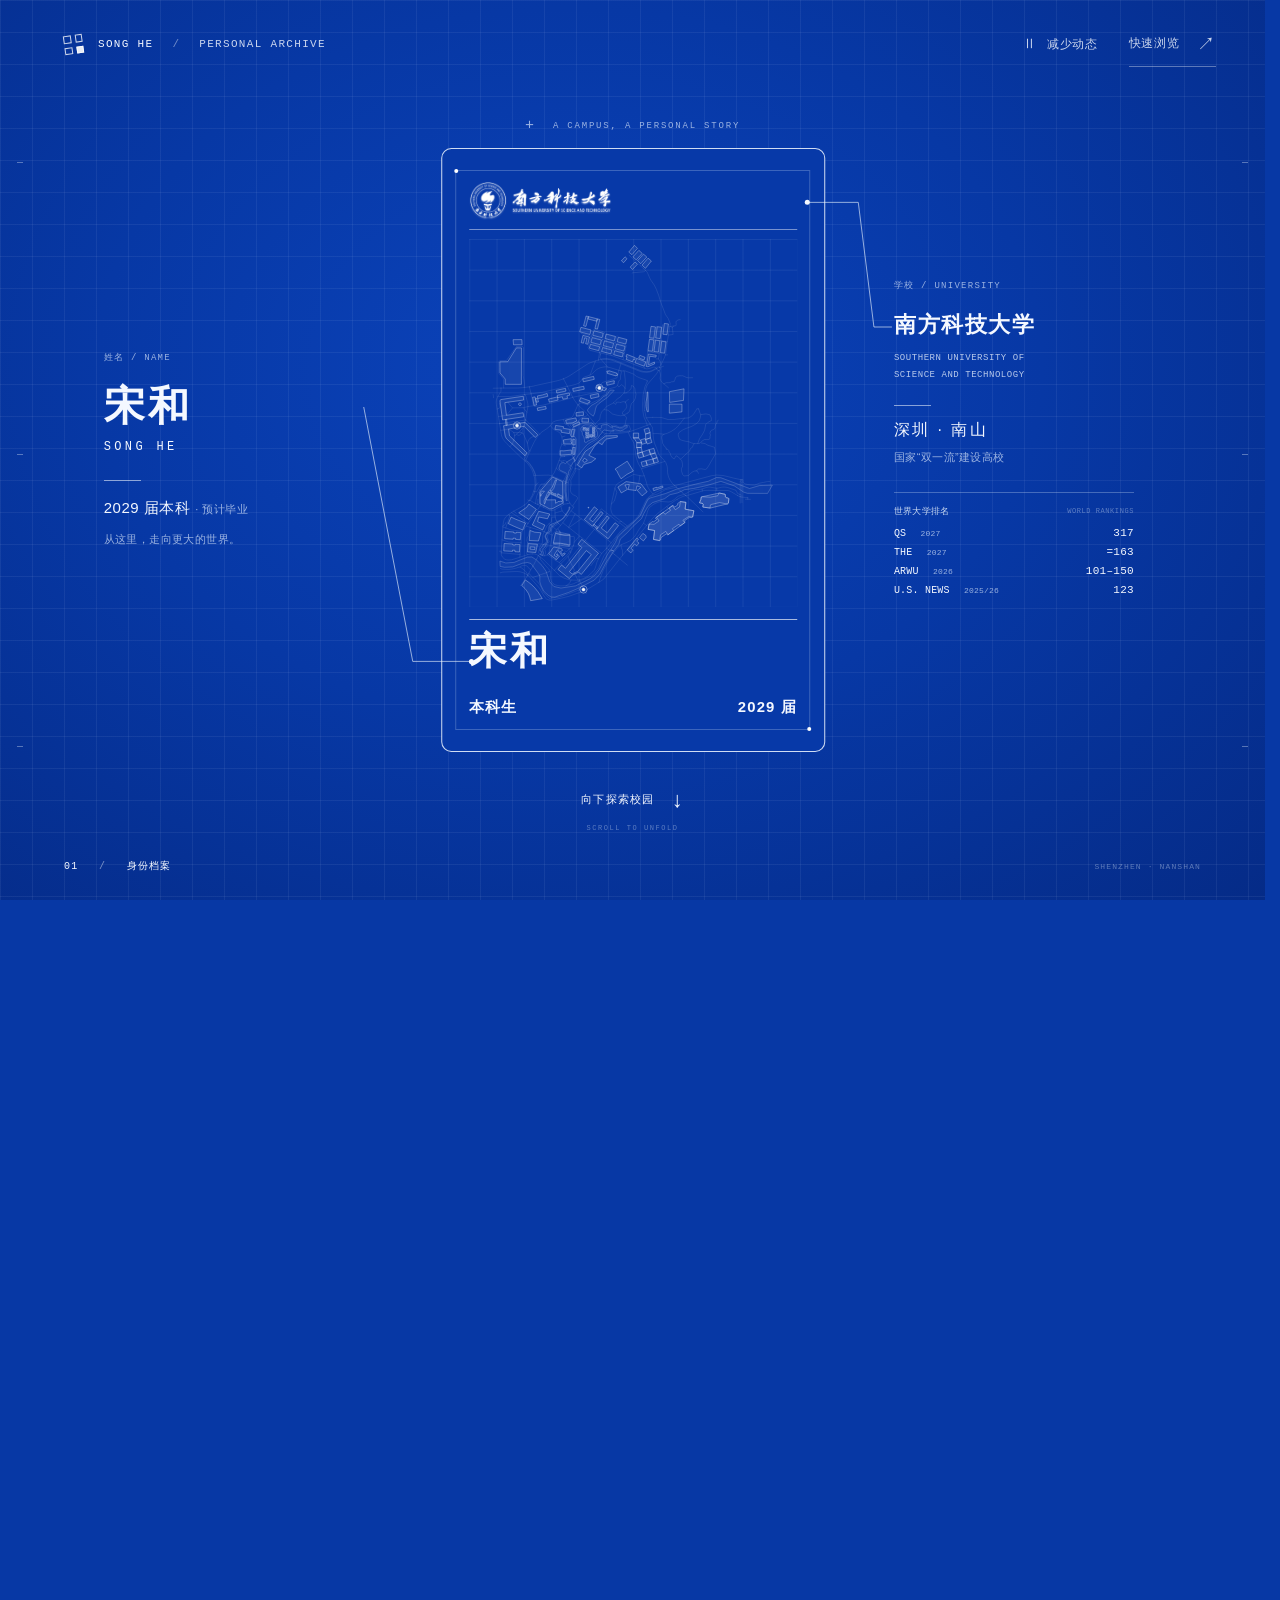
==== commit d5b388a0: "Update portfolio experience, projects, and campus navigation" ====
--- a/index.html
+++ b/index.html
@@ -3,10 +3,10 @@
   <head>
     <meta charset="UTF-8">
     <base href="/demos/blueprint-campus/">
-    <link rel="canonical" href="https://www.moorn.online/">
+    <link rel="canonical" href="https://moorn.online/">
     <meta name="viewport" content="width=device-width, initial-scale=1.0">
     <meta name="theme-color" content="#0738a5">
-    <meta name="description" content="宋和的校园个人档案。从南方科技大学的一张校园卡，走进科研、书院与校园经历。">
+    <meta name="description" content="宋和的校园个人档案。从南方科技大学的一张校园卡，走进科研、校园与实习经历。">
     <title>宋和 · 校园蓝图</title>
     <link rel="icon" href="data:image/svg+xml,%3Csvg xmlns='http://www.w3.org/2000/svg' viewBox='0 0 40 40'%3E%3Crect width='40' height='40' rx='7' fill='%230738a5'/%3E%3Cpath d='M10 10h20v20H10zM20 10v20M10 20h20' fill='none' stroke='white'/%3E%3C/svg%3E">
     <link rel="stylesheet" href="./styles.css">
@@ -16,7 +16,7 @@
     <link rel="modulepreload" href="./entrance-scene.js">
     <link rel="modulepreload" href="./entrance-anchor.js">
     <link rel="preload" href="./assets/campus-data.json" as="fetch" crossorigin>
-    <script type="module" src="./app.js?v=20261003-perf"></script>
+    <script type="module" src="./app.js?v=20261004-experience"></script>
   </head>
   <body>
     <a class="skip-link" href="/#main-content">跳到个人档案</a>
@@ -76,7 +76,7 @@
                 <p class="rankings-heading">世界大学排名 <span>WORLD RANKINGS</span></p>
                 <dl>
                   <div><dt>QS <span>2027</span></dt><dd>317</dd></div>
-                  <div><dt>THE <span>2026</span></dt><dd>=160</dd></div>
+                  <div><dt>THE <span>2027</span></dt><dd>=163</dd></div>
                   <div><dt>ARWU <span>2026</span></dt><dd>101–150</dd></div>
                   <div><dt>U.S. NEWS <span>2025/26</span></dt><dd>123</dd></div>
                 </dl>
@@ -89,7 +89,7 @@
             <div id="campus-intro">
               <p class="section-eyebrow">SUSTECH / CAMPUS ATLAS</p>
               <h2>我的经历，<br>在校园里展开。</h2>
-              <p>选择一处建筑，走进一段经历。</p>
+              <p>选择一处标记，走进一段经历。</p>
             </div>
 
             <button id="pin-research" class="landmark" type="button" data-location="research" aria-label="进入工学院南楼，查看科研经历">
@@ -97,15 +97,15 @@
               <span class="landmark-leader" aria-hidden="true"></span>
               <span class="landmark-label"><span class="landmark-category">科研经历 <b aria-hidden="true">↗</b></span><span class="landmark-place">工学院南楼</span></span>
             </button>
-            <button id="pin-college" class="landmark" type="button" data-location="college" aria-label="进入学生宿舍15栋，查看书院经历">
+            <button id="pin-college" class="landmark" type="button" data-location="college" aria-label="进入学生宿舍15栋，查看校园与书院经历">
               <span class="landmark-node" aria-hidden="true"><i></i></span>
               <span class="landmark-leader" aria-hidden="true"></span>
-              <span class="landmark-label"><span class="landmark-category">书院经历 <b aria-hidden="true">↗</b></span><span class="landmark-place">学生宿舍 15 栋</span></span>
+              <span class="landmark-label"><span class="landmark-category">校园与书院 <b aria-hidden="true">↗</b></span><span class="landmark-place">学生宿舍 15 栋</span></span>
             </button>
-            <button id="pin-campus" class="landmark" type="button" data-location="campus" aria-label="进入南科大中心，查看校园经历">
+            <button id="pin-internship" class="landmark" type="button" data-location="internship" aria-label="从一号门走出校园，查看实习经历">
               <span class="landmark-node" aria-hidden="true"><i></i></span>
               <span class="landmark-leader" aria-hidden="true"></span>
-              <span class="landmark-label"><span class="landmark-category">校园经历 <b aria-hidden="true">↗</b></span><span class="landmark-place">南科大中心</span></span>
+              <span class="landmark-label"><span class="landmark-category">实习经历 <b aria-hidden="true">↗</b></span><span class="landmark-place">一号门 · 走出校园</span></span>
             </button>
 
             <div id="map-controls" aria-label="校园视角控制">
@@ -151,9 +151,9 @@
         <div class="detail-rule" aria-hidden="true"><i></i></div>
         <div id="detail-body"></div>
         <nav class="detail-navigation" aria-label="探索其他经历">
+          <button type="button" data-location="internship">实习经历 <span aria-hidden="true">↗</span></button>
           <button type="button" data-location="research">科研经历 <span aria-hidden="true">↗</span></button>
-          <button type="button" data-location="college">书院经历 <span aria-hidden="true">↗</span></button>
-          <button type="button" data-location="campus">校园经历 <span aria-hidden="true">↗</span></button>
+          <button type="button" data-location="college">校园与书院 <span aria-hidden="true">↗</span></button>
         </nav>
       </div>
       <div class="scene-register" aria-hidden="true"><span id="scene-register-number">01</span><div><strong id="scene-register-title">可视化实验室</strong><small id="scene-register-caption">LABORATORY / RESEARCH</small></div></div>
@@ -165,13 +165,13 @@
       <p class="section-eyebrow">SONG HE / PERSONAL ARCHIVE</p>
       <h2 id="quick-title">宋和</h2>
       <p class="quick-identity">南方科技大学 · 2029 届本科（预计）</p>
-      <p class="quick-intro">科研、书院与校园生活，构成我的大学经历。</p>
+      <p class="quick-intro">实习、科研与校园生活，构成我的大学经历。目标岗位：AI 产品经理。</p>
       <nav class="quick-chapters" aria-label="直接查看经历">
-        <button type="button" data-location="research"><span><strong>科研经历</strong><small>工学院南楼 · 马昱欣实验室</small></span><span aria-hidden="true">↗</span></button>
-        <button type="button" data-location="college"><span><strong>书院经历</strong><small>树仁书院学生会秘书处 · 学生发展与指导中心</small></span><span aria-hidden="true">↗</span></button>
-        <button type="button" data-location="campus"><span><strong>校园经历</strong><small>校园提案一等奖 · 国创比赛</small></span><span aria-hidden="true">↗</span></button>
+        <button type="button" data-location="internship"><span><strong>实习经历</strong><small>众白科技 · 深圳进化酒馆黑客松筹备</small></span><span aria-hidden="true">↗</span></button>
+        <button type="button" data-location="research"><span><strong>科研经历</strong><small>马昱欣实验室 · 此前：脑-机器人实验室</small></span><span aria-hidden="true">↗</span></button>
+        <button type="button" data-location="college"><span><strong>校园与书院</strong><small>树仁书院学生会 · 学生互助工作组 · 校园提案一等奖</small></span><span aria-hidden="true">↗</span></button>
       </nav>
-      <div class="quick-links"><a href="../../work.html">查看作品 <span aria-hidden="true">↗</span></a><a href="../../education.html">教育经历 <span aria-hidden="true">↗</span></a><a href="../../index.html">个人主页 <span aria-hidden="true">↗</span></a></div>
+      <div class="quick-links"><a href="../../work.html">查看作品 <span aria-hidden="true">↗</span></a><a href="../../education.html">全部经历 <span aria-hidden="true">↗</span></a><a href="../../contact.html">联系我 <span aria-hidden="true">↗</span></a></div>
     </dialog>
     <noscript><div class="noscript-note">校园漫游需要启用 JavaScript。你也可以直接<a href="../../work.html">查看我的作品</a>。</div></noscript>
   </body>
--- a/styles.css
+++ b/styles.css
@@ -28,6 +28,7 @@
   --iris-deep: #5646e5;
   --amber: #f5a524;
   --amber-deep: #b26a05;
+  --azure-deep: #0b63c5;
   /* Ambient aurora washes — overridden per page for a shifting mood.
      The paper grain sits on top at 45%, so these read ~half as strong. */
   --aura-1: rgba(47, 191, 155, 0.34);
@@ -404,17 +405,16 @@
   --sec-accent: var(--ink-muted);
 }
 
-/* Each of these sections fills a full screen. */
-.education,
-.campus,
+/* The contact section fills a full screen. */
 .contact {
   min-height: 100svh;
   display: flex;
   align-items: center;
 }
 
-/* Education page stacks 教育 + 校园; a hairline keeps them reading as one page. */
-.education + .campus::before {
+/* The experience page stacks four sections; a hairline keeps them reading as
+   one page. */
+.section:not(.page-lead) + .section:not(.contact)::before {
   content: "";
   position: absolute;
   top: 0;
@@ -918,9 +918,9 @@
   background-size: cover;
 }
 
-/* No photograph exists for the BCI project, so the card carries a
+/* No photograph exists for the BCI project, so its practice card carries a
    frequency-tagged signal motif instead of an unrelated stock image. */
-.card-media--signal {
+.practice-media.is-signal {
   overflow: hidden;
   background-color: #101018;
   background-image: url("data:image/svg+xml,%3Csvg xmlns='http://www.w3.org/2000/svg' viewBox='0 0 320 205' preserveAspectRatio='none'%3E%3Cdefs%3E%3ClinearGradient id='g' x1='0' y1='0' x2='0' y2='1'%3E%3Cstop offset='0' stop-color='%231b2340'/%3E%3Cstop offset='1' stop-color='%230d0d14'/%3E%3C/linearGradient%3E%3C/defs%3E%3Crect width='320' height='205' fill='url(%23g)'/%3E%3Cg fill='none' stroke-width='2' stroke-linecap='round'%3E%3Cpath d='M0 56q10-26 20 0t20 0 20 0 20 0 20 0 20 0 20 0 20 0 20 0 20 0 20 0 20 0 20 0 20 0 20 0' stroke='%230a84ff' opacity='.9'/%3E%3Cpath d='M0 103q15-32 30 0t30 0 30 0 30 0 30 0 30 0 30 0 30 0 30 0 30 0 30 0' stroke='%235ac8fa' opacity='.72'/%3E%3Cpath d='M0 150q22-38 44 0t44 0 44 0 44 0 44 0 44 0 44 0 44 0' stroke='%23bf5af2' opacity='.6'/%3E%3C/g%3E%3Cg fill='%23ffffff' opacity='.5'%3E%3Ccircle cx='268' cy='42' r='3'/%3E%3Ccircle cx='284' cy='42' r='3'/%3E%3Ccircle cx='300' cy='42' r='3'/%3E%3C/g%3E%3C/svg%3E");
@@ -1734,3 +1734,160 @@
     transform: none !important;
   }
 }
+
+/* ── experience page: lead, jump links, entry list ──────────────────── */
+
+.page-lead {
+  padding-top: clamp(150px, 16vw, 210px);
+  padding-bottom: 0;
+}
+
+.jump-row {
+  display: flex;
+  flex-wrap: wrap;
+  gap: 9px;
+  margin-top: 30px;
+}
+
+.jump-row a {
+  padding: 8px 15px;
+  border: 1px solid var(--line);
+  border-radius: 999px;
+  background: var(--panel);
+  -webkit-backdrop-filter: blur(10px);
+  backdrop-filter: blur(10px);
+  color: rgba(22, 21, 15, 0.72);
+  font-size: 13.5px;
+  font-weight: 600;
+  transition: background var(--motion-fast) ease, color var(--motion-fast) ease;
+}
+
+.jump-row a:hover,
+.jump-row a:focus-visible {
+  background: rgba(255, 255, 255, 0.88);
+  color: var(--ink);
+}
+
+.xp {
+  --accent: var(--sec-accent);
+}
+
+.xp-intern {
+  --sec-accent: var(--iris-deep);
+}
+
+.xp-research {
+  --sec-accent: var(--azure-deep);
+}
+
+/* In-page anchors and case deep links stop below the fixed chips. */
+.section[id],
+.stage[id] {
+  scroll-margin-top: 40px;
+}
+
+.xp-list {
+  margin-top: clamp(40px, 5vw, 64px);
+  border-top: 1px solid var(--line);
+}
+
+/* When, who, what: three columns that collapse into one on narrow screens. */
+.xp-item {
+  display: grid;
+  grid-template-columns: minmax(150px, 0.7fr) minmax(0, 1.3fr) minmax(0, 2fr);
+  gap: clamp(20px, 3vw, 48px);
+  padding: clamp(26px, 3vw, 38px) 0;
+  border-bottom: 1px solid var(--line);
+}
+
+.xp-when {
+  display: flex;
+  flex-direction: column;
+  align-items: flex-start;
+  gap: 10px;
+}
+
+.xp-period {
+  font-size: 15px;
+  font-weight: 700;
+  letter-spacing: 0.02em;
+  font-variant-numeric: tabular-nums;
+}
+
+.xp-tag {
+  padding: 3px 10px;
+  border: 1px solid color-mix(in srgb, var(--accent) 34%, transparent);
+  border-radius: 999px;
+  color: var(--accent);
+  font-size: 12px;
+  font-weight: 750;
+  letter-spacing: 0.06em;
+}
+
+.xp-main h3 {
+  margin: 0;
+  font-size: clamp(20px, 2vw, 24px);
+  font-weight: 780;
+  line-height: 1.3;
+  letter-spacing: -0.01em;
+}
+
+.xp-main p {
+  margin: 8px 0 0;
+  color: var(--ink-muted);
+  font-size: 14.5px;
+  line-height: 1.7;
+}
+
+.xp-body > p {
+  margin: 0;
+  color: var(--ink-muted);
+  font-size: 15px;
+  line-height: 1.85;
+}
+
+.xp-body ul {
+  display: grid;
+  gap: 10px;
+  margin: 0;
+  padding: 0;
+  list-style: none;
+}
+
+.xp-body li {
+  position: relative;
+  padding-left: 18px;
+  color: var(--ink-muted);
+  font-size: 15px;
+  line-height: 1.8;
+}
+
+.xp-body li::before {
+  content: "";
+  position: absolute;
+  left: 0;
+  top: 0.82em;
+  width: 7px;
+  height: 2px;
+  border-radius: 2px;
+  background: var(--accent);
+}
+
+.xp-body .case-links,
+.card-body .case-links {
+  margin-top: 0;
+  padding-top: 16px;
+}
+
+@media (max-width: 820px) {
+  .xp-item {
+    grid-template-columns: 1fr;
+    gap: 14px;
+  }
+
+  .xp-when {
+    flex-direction: row;
+    align-items: center;
+    gap: 12px;
+  }
+}
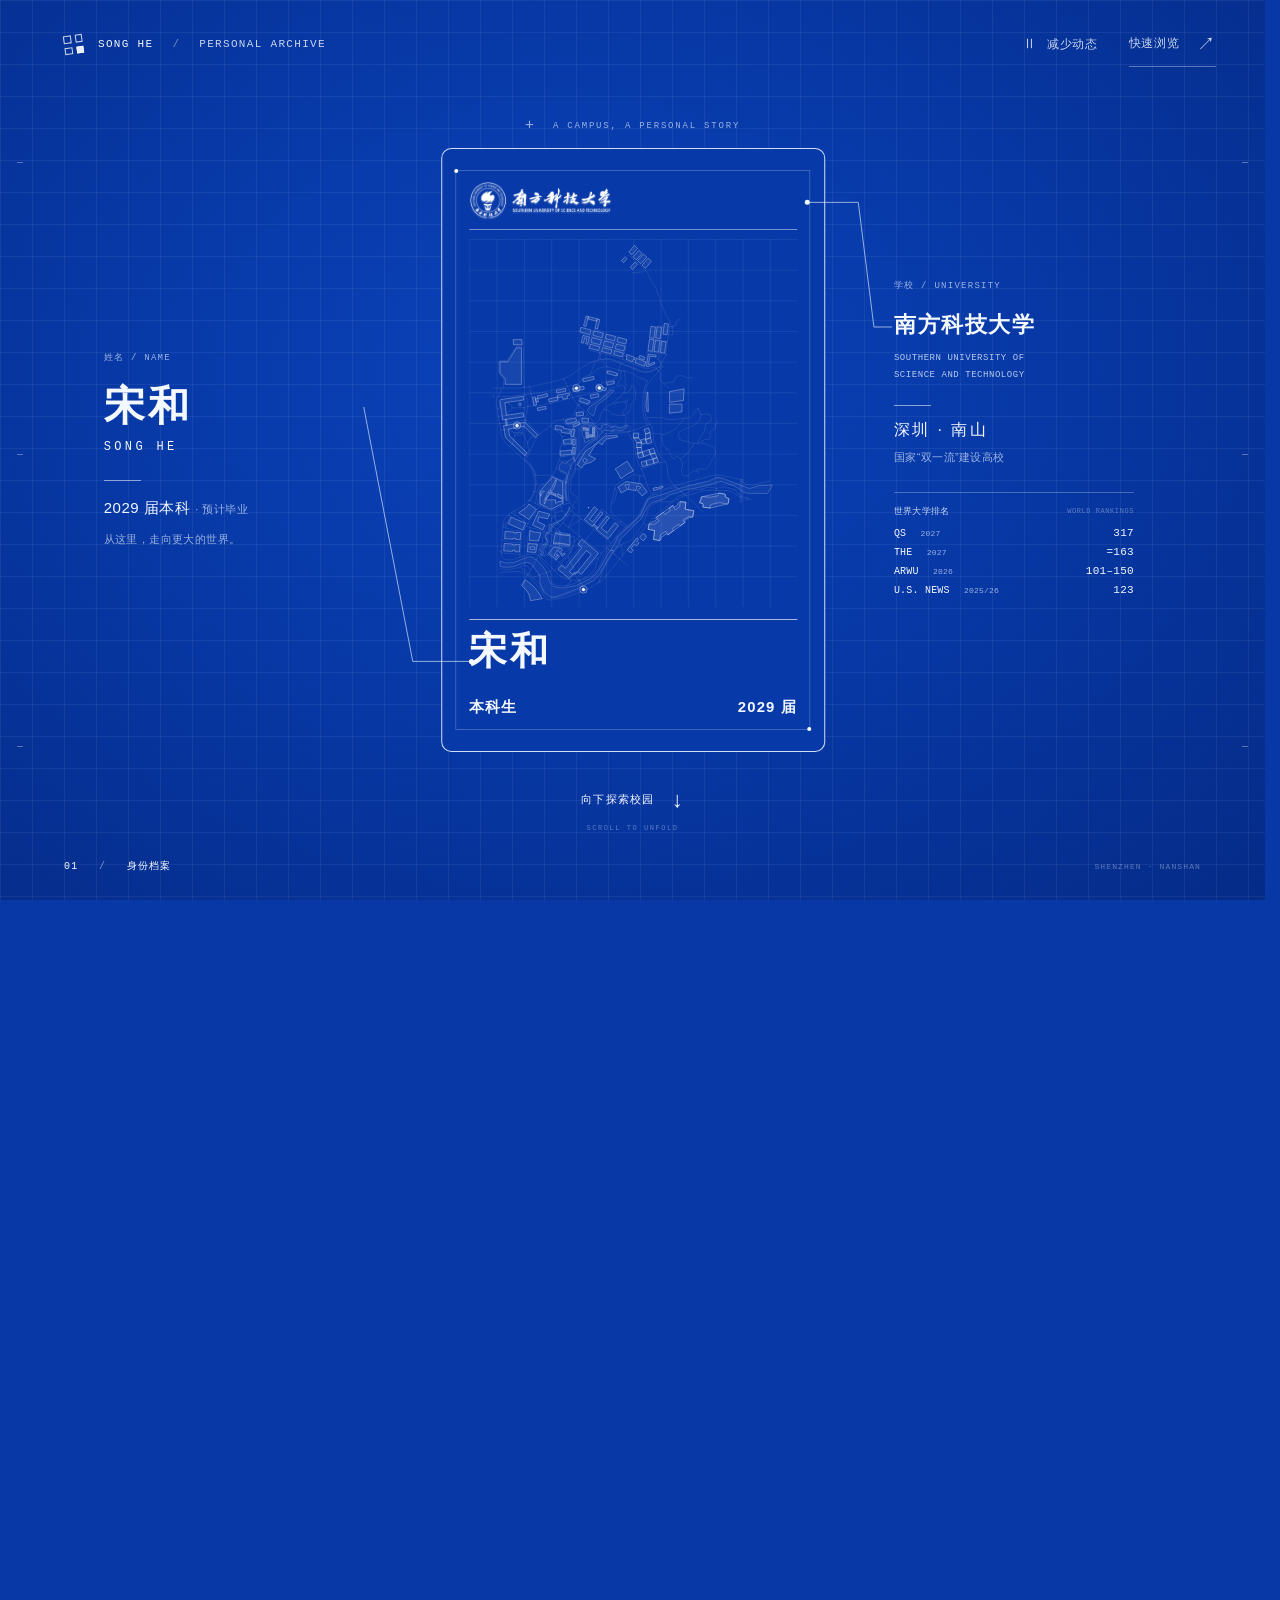
==== commit b10e63ea: "Add portfolio room and off-campus internship scenes" ====
--- a/index.html
+++ b/index.html
@@ -6,7 +6,7 @@
     <link rel="canonical" href="https://moorn.online/">
     <meta name="viewport" content="width=device-width, initial-scale=1.0">
     <meta name="theme-color" content="#0738a5">
-    <meta name="description" content="宋和的校园个人档案。从南方科技大学的一张校园卡，走进科研、校园与实习经历。">
+    <meta name="description" content="宋和的校园个人档案。从南方科技大学的一张校园卡，走进实习、科研、校园经历与作品集。">
     <title>宋和 · 校园蓝图</title>
     <link rel="icon" href="data:image/svg+xml,%3Csvg xmlns='http://www.w3.org/2000/svg' viewBox='0 0 40 40'%3E%3Crect width='40' height='40' rx='7' fill='%230738a5'/%3E%3Cpath d='M10 10h20v20H10zM20 10v20M10 20h20' fill='none' stroke='white'/%3E%3C/svg%3E">
     <link rel="stylesheet" href="./styles.css">
@@ -16,7 +16,7 @@
     <link rel="modulepreload" href="./entrance-scene.js">
     <link rel="modulepreload" href="./entrance-anchor.js">
     <link rel="preload" href="./assets/campus-data.json" as="fetch" crossorigin>
-    <script type="module" src="./app.js?v=20261004-experience"></script>
+    <script type="module" src="./app.js?v=20261004-rooms"></script>
   </head>
   <body>
     <a class="skip-link" href="/#main-content">跳到个人档案</a>
@@ -102,6 +102,11 @@
               <span class="landmark-leader" aria-hidden="true"></span>
               <span class="landmark-label"><span class="landmark-category">校园与书院 <b aria-hidden="true">↗</b></span><span class="landmark-place">学生宿舍 15 栋</span></span>
             </button>
+            <button id="pin-portfolio" class="landmark" type="button" data-location="portfolio" aria-label="进入学生宿舍11栋，查看作品集">
+              <span class="landmark-node" aria-hidden="true"><i></i></span>
+              <span class="landmark-leader" aria-hidden="true"></span>
+              <span class="landmark-label"><span class="landmark-category">作品集 <b aria-hidden="true">↗</b></span><span class="landmark-place">学生宿舍 11 栋</span></span>
+            </button>
             <button id="pin-internship" class="landmark" type="button" data-location="internship" aria-label="从一号门走出校园，查看实习经历">
               <span class="landmark-node" aria-hidden="true"><i></i></span>
               <span class="landmark-leader" aria-hidden="true"></span>
@@ -154,6 +159,7 @@
           <button type="button" data-location="internship">实习经历 <span aria-hidden="true">↗</span></button>
           <button type="button" data-location="research">科研经历 <span aria-hidden="true">↗</span></button>
           <button type="button" data-location="college">校园与书院 <span aria-hidden="true">↗</span></button>
+          <button type="button" data-location="portfolio">作品集 <span aria-hidden="true">↗</span></button>
         </nav>
       </div>
       <div class="scene-register" aria-hidden="true"><span id="scene-register-number">01</span><div><strong id="scene-register-title">可视化实验室</strong><small id="scene-register-caption">LABORATORY / RESEARCH</small></div></div>
@@ -170,8 +176,9 @@
         <button type="button" data-location="internship"><span><strong>实习经历</strong><small>众白科技 · 深圳进化酒馆黑客松筹备</small></span><span aria-hidden="true">↗</span></button>
         <button type="button" data-location="research"><span><strong>科研经历</strong><small>马昱欣实验室 · 此前：脑-机器人实验室</small></span><span aria-hidden="true">↗</span></button>
         <button type="button" data-location="college"><span><strong>校园与书院</strong><small>树仁书院学生会 · 学生互助工作组 · 校园提案一等奖</small></span><span aria-hidden="true">↗</span></button>
+        <button type="button" data-location="portfolio"><span><strong>作品集</strong><small>EchoNote Lecture · Liquid Deadline · 树仁搭子 · MarkPDF · Hard Nest</small></span><span aria-hidden="true">↗</span></button>
       </nav>
-      <div class="quick-links"><a href="../../work.html">查看作品 <span aria-hidden="true">↗</span></a><a href="../../education.html">全部经历 <span aria-hidden="true">↗</span></a><a href="../../contact.html">联系我 <span aria-hidden="true">↗</span></a></div>
+      <div class="quick-links"><a href="../../work.html">案例详情 <span aria-hidden="true">↗</span></a><a href="../../education.html">全部经历 <span aria-hidden="true">↗</span></a><a href="../../contact.html">联系我 <span aria-hidden="true">↗</span></a></div>
     </dialog>
     <noscript><div class="noscript-note">校园漫游需要启用 JavaScript。你也可以直接<a href="../../work.html">查看我的作品</a>。</div></noscript>
   </body>
